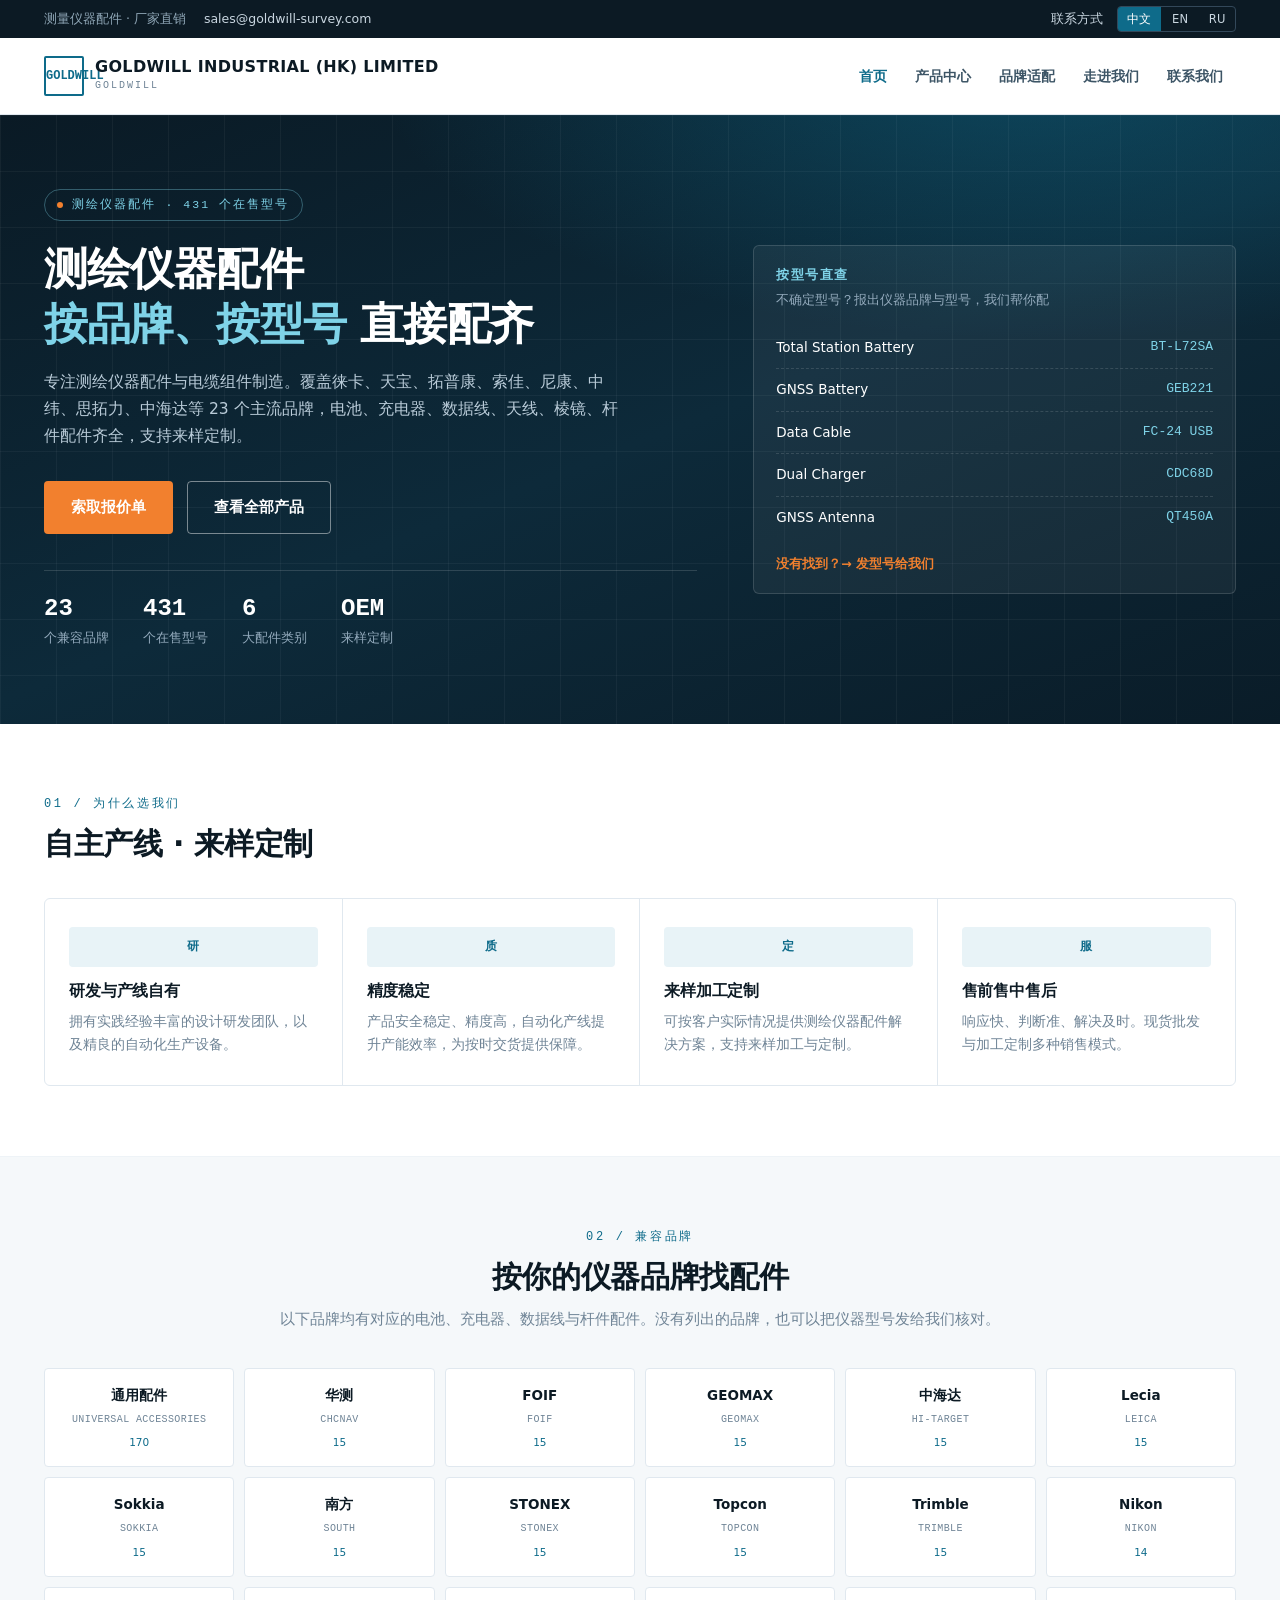
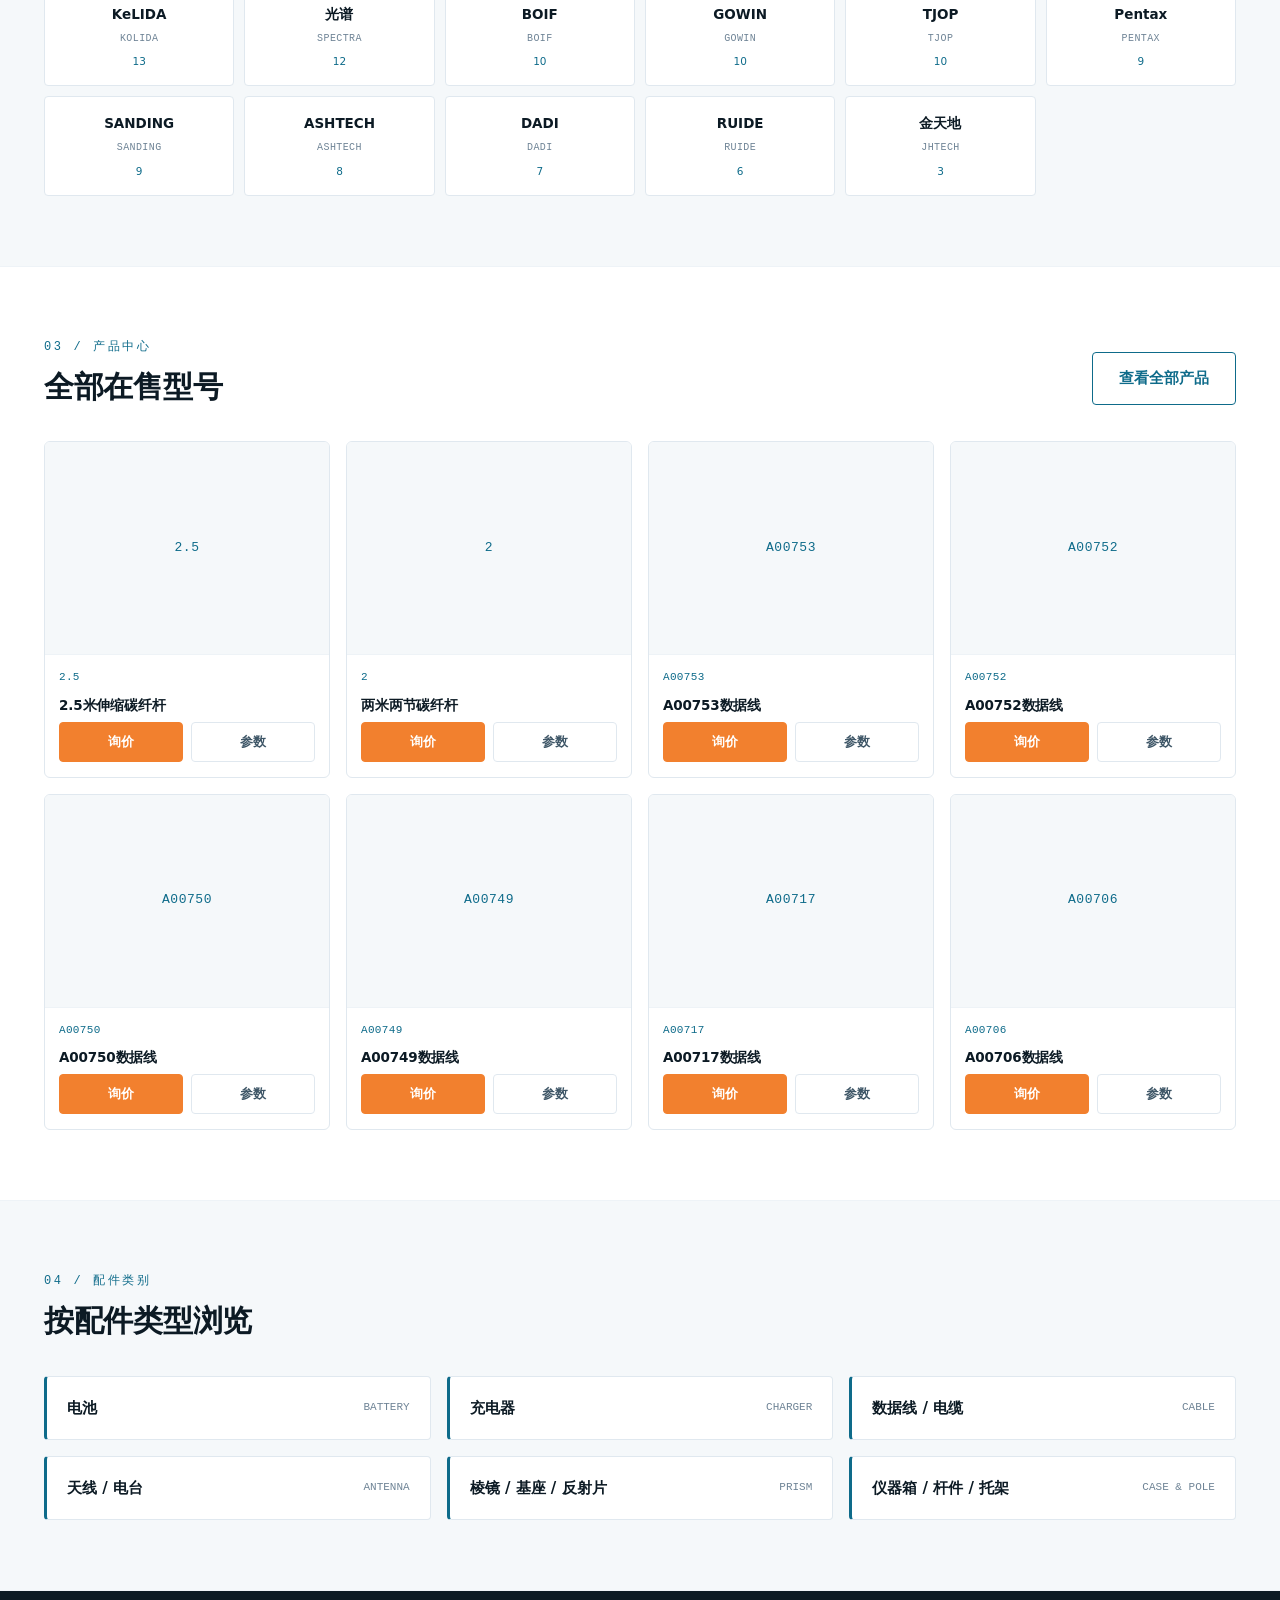
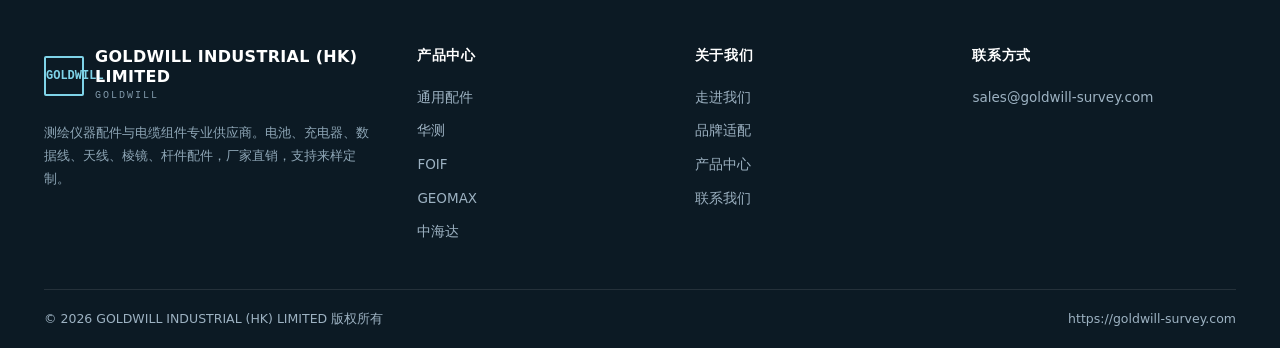
==== index.html @ 1f7d1b42 "Upload root site files (index, products, brands, about, contact, sitemap, robots)" ====
<!DOCTYPE html><html lang="zh-CN" dir="ltr"><head><meta charset="UTF-8"><meta name="viewport" content="width=device-width,initial-scale=1"><title>测量仪器配件制造商 — 全站仪电池·充电器·数据线·棱镜</title><meta name="description" content="专注测绘仪器配件与电缆组件：覆盖徕卡、天宝、拓普康、索佳、尼康、中纬等 23 个品牌的电池、充电器、数据线、天线、棱镜与杆件配件。支持来样定制。"><link rel="alternate" hreflang="zh-CN" href="https://goldwill-survey.com/index.html"><link rel="alternate" hreflang="en" href="https://goldwill-survey.com/en/index.html"><link rel="alternate" hreflang="ru" href="https://goldwill-survey.com/ru/index.html"><link rel="canonical" href="https://goldwill-survey.com/index.html"><link rel="stylesheet" href="assets/css/style.css"><meta property="og:type" content="website"><meta property="og:title" content="测量仪器配件制造商 — 全站仪电池·充电器·数据线·棱镜"><meta property="og:description" content="专注测绘仪器配件与电缆组件：覆盖徕卡、天宝、拓普康、索佳、尼康、中纬等 23 个品牌的电池、充电器、数据线、天线、棱镜与杆件配件。支持来样定制。"></head><body><div class="topbar"><div class="wrap"><div class="tb-l"><span class="tag">测量仪器配件 · 厂家直销</span><span>sales@goldwill-survey.com</span></div><div class="tb-r"><span>联系方式</span><span class="lang"><a href="index.html" class="on">中文</a><a href="en/index.html">EN</a><a href="ru/index.html">RU</a></span></div></div></div><header class="head"><div class="wrap"><a class="logo" href="index.html"><span class="mark">GOLDWILL</span><span class="txt"><b>GOLDWILL INDUSTRIAL (HK) LIMITED</b><span>GOLDWILL</span></span></a><nav class="nav" id="nav"><a href="index.html" class="on">首页</a><a href="products.html">产品中心</a><a href="brands.html">品牌适配</a><a href="about.html">走进我们</a><a href="contact.html">联系我们</a></nav><button class="burger" id="burger" aria-label="menu">&#9776;</button></div></header><section class="hero"><div class="wrap"><div><span class="eyebrow"><i></i>测绘仪器配件 · 431 个在售型号</span><h1>测绘仪器配件<br><em>按品牌、按型号</em> 直接配齐</h1><p class="lead">专注测绘仪器配件与电缆组件制造。覆盖徕卡、天宝、拓普康、索佳、尼康、中纬、思拓力、中海达等 23 个主流品牌，电池、充电器、数据线、天线、棱镜、杆件配件齐全，支持来样定制。</p><div class="cta"><a class="btn btn-p" href="contact.html">索取报价单</a><a class="btn btn-s" href="products.html">查看全部产品</a></div><div class="nums"><div><b>23</b><span>个兼容品牌</span></div><div><b>431</b><span>个在售型号</span></div><div><b>6</b><span>大配件类别</span></div><div><b>OEM</b><span>来样定制</span></div></div></div><aside class="spec-card"><h3>按型号直查</h3><p class="sub">不确定型号？报出仪器品牌与型号，我们帮你配</p><ul><li><span>Total Station Battery</span><code>BT-L72SA</code></li><li><span>GNSS Battery</span><code>GEB221</code></li><li><span>Data Cable</span><code>FC-24 USB</code></li><li><span>Dual Charger</span><code>CDC68D</code></li><li><span>GNSS Antenna</span><code>QT450A</code></li></ul><a class="more" href="contact.html">没有找到？→ 发型号给我们</a></aside></div></section><section class="sec"><div class="wrap"><div class="sec-head"><span class="no">01 / 为什么选我们</span><h2>自主产线 · 来样定制</h2></div><div class="adv"><div><div class="ic">研</div><h3>研发与产线自有</h3><p>拥有实践经验丰富的设计研发团队，以及精良的自动化生产设备。</p></div><div><div class="ic">质</div><h3>精度稳定</h3><p>产品安全稳定、精度高，自动化产线提升产能效率，为按时交货提供保障。</p></div><div><div class="ic">定</div><h3>来样加工定制</h3><p>可按客户实际情况提供测绘仪器配件解决方案，支持来样加工与定制。</p></div><div><div class="ic">服</div><h3>售前售中售后</h3><p>响应快、判断准、解决及时。现货批发与加工定制多种销售模式。</p></div></div></div></section><section class="sec soft"><div class="wrap"><div class="sec-head center"><span class="no">02 / 兼容品牌</span><h2>按你的仪器品牌找配件</h2><p>以下品牌均有对应的电池、充电器、数据线与杆件配件。没有列出的品牌，也可以把仪器型号发给我们核对。</p></div><div class="brands"><a href="brands.html#universal-accessories"><b>通用配件</b><span>UNIVERSAL ACCESSORIES</span><em>170</em></a><a href="brands.html#chcnav"><b>华测</b><span>CHCNAV</span><em>15</em></a><a href="brands.html#foif"><b>FOIF</b><span>FOIF</span><em>15</em></a><a href="brands.html#geomax"><b>GEOMAX</b><span>GEOMAX</span><em>15</em></a><a href="brands.html#hi-target"><b>中海达</b><span>HI-TARGET</span><em>15</em></a><a href="brands.html#leica"><b>Lecia</b><span>LEICA</span><em>15</em></a><a href="brands.html#sokkia"><b>Sokkia</b><span>SOKKIA</span><em>15</em></a><a href="brands.html#south"><b>南方</b><span>SOUTH</span><em>15</em></a><a href="brands.html#stonex"><b>STONEX</b><span>STONEX</span><em>15</em></a><a href="brands.html#topcon"><b>Topcon</b><span>TOPCON</span><em>15</em></a><a href="brands.html#trimble"><b>Trimble</b><span>TRIMBLE</span><em>15</em></a><a href="brands.html#nikon"><b>Nikon</b><span>NIKON</span><em>14</em></a><a href="brands.html#kolida"><b>KeLIDA</b><span>KOLIDA</span><em>13</em></a><a href="brands.html#spectra"><b>光谱</b><span>SPECTRA</span><em>12</em></a><a href="brands.html#boif"><b>BOIF</b><span>BOIF</span><em>10</em></a><a href="brands.html#gowin"><b>GOWIN</b><span>GOWIN</span><em>10</em></a><a href="brands.html#tjop"><b>TJOP</b><span>TJOP</span><em>10</em></a><a href="brands.html#pentax"><b>Pentax</b><span>PENTAX</span><em>9</em></a><a href="brands.html#sanding"><b>SANDING</b><span>SANDING</span><em>9</em></a><a href="brands.html#ashtech"><b>ASHTECH</b><span>ASHTECH</span><em>8</em></a><a href="brands.html#dadi"><b>DADI</b><span>DADI</span><em>7</em></a><a href="brands.html#ruide"><b>RUIDE</b><span>RUIDE</span><em>6</em></a><a href="brands.html#jhtech"><b>金天地</b><span>JHTECH</span><em>3</em></a></div></div></section><section class="sec"><div class="wrap"><div class="sec-head row"><div><span class="no">03 / 产品中心</span><h2>全部在售型号</h2></div><a class="btn btn-o" href="products.html">查看全部产品</a></div><div class="pgrid"><article class="pcard" data-b="universal-accessories" data-k="2.5米伸缩碳纤杆 2.5米伸缩碳纤杆 2.5"><div class="ph"><span class="ph-t">2.5</span></div><div class="bd"><span class="mdl">2.5</span><h4>2.5米伸缩碳纤杆</h4><div class="act"><a class="pri" href="contact.html">询价</a><a href="contact.html">参数</a></div></div></article><article class="pcard" data-b="universal-accessories" data-k="两米两节碳纤杆 2.5米伸缩碳纤杆 2"><div class="ph"><span class="ph-t">2</span></div><div class="bd"><span class="mdl">2</span><h4>两米两节碳纤杆</h4><div class="act"><a class="pri" href="contact.html">询价</a><a href="contact.html">参数</a></div></div></article><article class="pcard" data-b="universal-accessories" data-k="a00753数据线 gps数据线 a00753"><div class="ph"><span class="ph-t">A00753</span></div><div class="bd"><span class="mdl">A00753</span><h4>A00753数据线</h4><div class="act"><a class="pri" href="contact.html">询价</a><a href="contact.html">参数</a></div></div></article><article class="pcard" data-b="universal-accessories" data-k="a00752数据线 gps数据线 a00752"><div class="ph"><span class="ph-t">A00752</span></div><div class="bd"><span class="mdl">A00752</span><h4>A00752数据线</h4><div class="act"><a class="pri" href="contact.html">询价</a><a href="contact.html">参数</a></div></div></article><article class="pcard" data-b="universal-accessories" data-k="a00750数据线 gps数据线 a00750"><div class="ph"><span class="ph-t">A00750</span></div><div class="bd"><span class="mdl">A00750</span><h4>A00750数据线</h4><div class="act"><a class="pri" href="contact.html">询价</a><a href="contact.html">参数</a></div></div></article><article class="pcard" data-b="universal-accessories" data-k="a00749数据线 gps数据线 a00749"><div class="ph"><span class="ph-t">A00749</span></div><div class="bd"><span class="mdl">A00749</span><h4>A00749数据线</h4><div class="act"><a class="pri" href="contact.html">询价</a><a href="contact.html">参数</a></div></div></article><article class="pcard" data-b="universal-accessories" data-k="a00717数据线 gps数据线 a00717"><div class="ph"><span class="ph-t">A00717</span></div><div class="bd"><span class="mdl">A00717</span><h4>A00717数据线</h4><div class="act"><a class="pri" href="contact.html">询价</a><a href="contact.html">参数</a></div></div></article><article class="pcard" data-b="universal-accessories" data-k="a00706数据线 gps数据线 a00706"><div class="ph"><span class="ph-t">A00706</span></div><div class="bd"><span class="mdl">A00706</span><h4>A00706数据线</h4><div class="act"><a class="pri" href="contact.html">询价</a><a href="contact.html">参数</a></div></div></article></div></div></section><section class="sec soft"><div class="wrap"><div class="sec-head"><span class="no">04 / 配件类别</span><h2>按配件类型浏览</h2></div><div class="cats"><a href="products.html"><b>电池</b><span>BATTERY</span></a><a href="products.html"><b>充电器</b><span>CHARGER</span></a><a href="products.html"><b>数据线 / 电缆</b><span>CABLE</span></a><a href="products.html"><b>天线 / 电台</b><span>ANTENNA</span></a><a href="products.html"><b>棱镜 / 基座 / 反射片</b><span>PRISM</span></a><a href="products.html"><b>仪器箱 / 杆件 / 托架</b><span>CASE &amp; POLE</span></a></div></div></section><footer class="foot"><div class="wrap"><div class="cols"><div><a class="logo" href="index.html"><span class="mark">GOLDWILL</span><span class="txt"><b>GOLDWILL INDUSTRIAL (HK) LIMITED</b><span>GOLDWILL</span></span></a><p class="desc">测绘仪器配件与电缆组件专业供应商。电池、充电器、数据线、天线、棱镜、杆件配件，厂家直销，支持来样定制。</p></div><div><h4>产品中心</h4><ul><li><a href="products.html#universal-accessories">通用配件</a></li><li><a href="products.html#chcnav">华测</a></li><li><a href="products.html#foif">FOIF</a></li><li><a href="products.html#geomax">GEOMAX</a></li><li><a href="products.html#hi-target">中海达</a></li></ul></div><div><h4>关于我们</h4><ul><li><a href="about.html">走进我们</a></li><li><a href="brands.html">品牌适配</a></li><li><a href="products.html">产品中心</a></li><li><a href="contact.html">联系我们</a></li></ul></div><div><h4>联系方式</h4><ul><li>sales@goldwill-survey.com</li></ul></div></div><div class="bottom"><span>&copy; 2026 GOLDWILL INDUSTRIAL (HK) LIMITED&nbsp;版权所有</span><span>https://goldwill-survey.com</span></div></div></footer><script>
(function(){var b=document.getElementById('burger');
if(b)b.addEventListener('click',function(){document.getElementById('nav').classList.toggle('open');});
var q=document.getElementById('q');if(!q)return;
var cards=[].slice.call(document.querySelectorAll('.pcard')),
groups=[].slice.call(document.querySelectorAll('.bgroup')),
btns=[].slice.call(document.querySelectorAll('.chips button')),cur='',
cn=document.querySelector('.toolbar .count'),
tpl=cn?(cn.dataset.tpl||''):'',orig=cn?cn.textContent:'';
function apply(){var v=q.value.trim().toLowerCase(),n=0;
cards.forEach(function(c){var ok=(!cur||c.dataset.b===cur)&&(!v||c.dataset.k.indexOf(v)>-1);
c.classList.toggle('hide',!ok);if(ok)n++;});
groups.forEach(function(g){g.style.display=g.querySelectorAll('.pcard:not(.hide)').length?'':'none';});
if(cn)cn.textContent=(!cur&&!v)?orig:tpl.replace('{n}',n);}
btns.forEach(function(b){b.addEventListener('click',function(){
btns.forEach(function(x){x.classList.remove('on')});b.classList.add('on');
cur=b.dataset.b;apply();});});
q.addEventListener('input',apply);})();
var fm=document.querySelector('form.frm[data-mail]');
if(fm)fm.addEventListener('submit',function(e){
e.preventDefault();
function lab(el){var d=el.parentNode,l=d?d.querySelector('label'):null;
return l?l.textContent.split('*').join('').trim():el.name;}
var lines=[];[].forEach.call(fm.querySelectorAll('input,select,textarea'),function(el){
var v=(el.value||'').trim();if(v)lines.push(lab(el)+': '+v);});
var h=document.querySelector('h1'),sub=(h?h.textContent:'Enquiry')+(lines[0]?' - '+lines[0]:'');
location.href='mailto:'+fm.getAttribute('data-mail')+'?subject='+encodeURIComponent(sub)+
'&body='+encodeURIComponent(lines.join('\n'));});
</script></body></html>
---- assets/css/style.css ----
/* rebuilt site - hand-written, no framework, no external requests */
:root{--ink:#0c1a24;--ink2:#3d5566;--muted:#6f8496;--line:#e0e8ef;--line2:#eef3f7;
--bg:#fff;--soft:#f5f8fa;--brand:#0e6b8a;--branddk:#0a5069;--brandlt:#e8f3f7;
--accent:#f2802e;--accentdk:#d96a1c;
--sans:"PingFang SC","Microsoft YaHei","Hiragino Sans GB","Source Han Sans SC",system-ui,-apple-system,"Segoe UI",Roboto,sans-serif;
--mono:ui-monospace,"SFMono-Regular",Menlo,Consolas,"Courier New",monospace;--wrap:1240px;--r:4px}
*,*::before,*::after{box-sizing:border-box}
html{-webkit-text-size-adjust:100%;scroll-behavior:smooth}
body{margin:0;background:var(--bg);color:var(--ink);font-family:var(--sans);
font-size:15px;line-height:1.75;-webkit-font-smoothing:antialiased}
img{max-width:100%;height:auto;display:block}
a{color:inherit;text-decoration:none}
h1,h2,h3,h4{margin:0;line-height:1.25;font-weight:800;letter-spacing:-.01em}
p{margin:0}ul{margin:0;padding:0;list-style:none}
.wrap{width:100%;max-width:var(--wrap);margin:0 auto;padding:0 24px}
.skip{position:absolute;left:-9999px}
.topbar{background:var(--ink);color:#c9d6e0;font-size:12.5px}
.topbar .wrap{display:flex;align-items:center;justify-content:space-between;gap:16px;
min-height:38px;flex-wrap:wrap}
.topbar a:hover{color:#fff}
.tb-l{display:flex;align-items:center;gap:18px;flex-wrap:wrap}
.tb-r{display:flex;align-items:center;gap:14px}
.topbar .tag{color:#8fa6b6}
.lang{display:flex;gap:2px;border:1px solid #33485a;border-radius:var(--r);overflow:hidden}
.lang a{padding:2px 9px;font-size:11.5px;letter-spacing:.04em}
.lang a.on{background:var(--brand);color:#fff}
.head{background:#fff;border-bottom:1px solid var(--line);position:sticky;top:0;z-index:50}
.head .wrap{display:flex;align-items:center;justify-content:space-between;gap:24px;min-height:76px}
.logo{display:flex;align-items:center;gap:11px;flex-shrink:0}
.logo .mark{width:40px;height:40px;border:2px solid var(--brand);border-radius:2px;
display:grid;place-items:center;color:var(--brand);font-weight:800;font-size:12px;
font-family:var(--mono);text-align:center;line-height:1.05}
.logo .txt b{display:block;font-size:16px;letter-spacing:.02em;line-height:1.25}
.logo .txt span{display:block;font-size:10px;color:var(--muted);
letter-spacing:.2em;font-family:var(--mono);text-transform:uppercase}
.nav{display:flex;align-items:center;gap:2px;flex-wrap:wrap}
.nav a{padding:8px 13px;font-size:14px;font-weight:600;color:var(--ink2);border-radius:var(--r)}
.nav a:hover{color:var(--brand);background:var(--brandlt)}
.nav a.on{color:var(--brand)}
.burger{display:none;width:42px;height:42px;border:1px solid var(--line);background:#fff;
border-radius:var(--r);cursor:pointer;font-size:18px;color:var(--ink)}
.btn{display:inline-flex;align-items:center;justify-content:center;gap:8px;padding:13px 26px;
border-radius:var(--r);font-weight:700;font-size:14.5px;border:1px solid transparent;
cursor:pointer;transition:.18s;white-space:nowrap}
.btn-p{background:var(--accent);color:#fff}.btn-p:hover{background:var(--accentdk)}
.btn-s{background:transparent;color:#fff;border-color:rgba(255,255,255,.45)}
.btn-s:hover{border-color:#fff;background:rgba(255,255,255,.1)}
.btn-o{background:transparent;color:var(--brand);border-color:var(--brand)}
.btn-o:hover{background:var(--brand);color:#fff}
.hero{position:relative;background:
radial-gradient(1100px 460px at 82% -10%,rgba(14,107,138,.5),transparent 62%),
linear-gradient(158deg,#0a1a25 0%,#0d2a3a 52%,#0a1c28 100%);color:#fff;overflow:hidden}
.hero::after{content:"";position:absolute;inset:0;
background-image:linear-gradient(rgba(255,255,255,.045) 1px,transparent 1px),
linear-gradient(90deg,rgba(255,255,255,.045) 1px,transparent 1px);
background-size:56px 56px}
.hero .wrap{position:relative;z-index:2;padding-top:74px;padding-bottom:74px;
display:grid;grid-template-columns:1.15fr .85fr;gap:56px;align-items:center}
.eyebrow{display:inline-flex;align-items:center;gap:9px;font-family:var(--mono);font-size:11.5px;
letter-spacing:.18em;text-transform:uppercase;color:#7fd3e8;
border:1px solid rgba(127,211,232,.35);padding:5px 12px;border-radius:100px}
.eyebrow i{width:6px;height:6px;background:var(--accent);border-radius:50%;font-style:normal}
.hero h1{font-size:clamp(27px,3.6vw,44px);margin:20px 0 18px;letter-spacing:-.02em}
.hero h1 em{font-style:normal;color:#7fd3e8}
.hero .lead{color:#b9cbd8;font-size:15.5px;max-width:580px}
.hero .cta{display:flex;gap:14px;margin-top:30px;flex-wrap:wrap}
.hero .nums{display:flex;gap:34px;margin-top:36px;padding-top:24px;
border-top:1px solid rgba(255,255,255,.14);flex-wrap:wrap}
.hero .nums b{display:block;font-size:24px;font-family:var(--mono);color:#fff;line-height:1.2}
.hero .nums span{font-size:12.5px;color:#93aabc}
.spec-card{background:rgba(255,255,255,.05);border:1px solid rgba(255,255,255,.14);
border-radius:6px;padding:22px 22px 18px}
.spec-card h3{font-size:13px;font-family:var(--mono);letter-spacing:.12em;color:#7fd3e8;
text-transform:uppercase;margin-bottom:4px}
.spec-card .sub{font-size:12.5px;color:#93aabc;margin-bottom:16px}
.spec-card ul li{display:flex;justify-content:space-between;gap:12px;padding:9px 0;
border-bottom:1px dashed rgba(255,255,255,.13);font-size:13.5px}
.spec-card ul li:last-child{border-bottom:0}
.spec-card ul li code{font-family:var(--mono);color:#7fd3e8;font-size:13px}
.spec-card .more{display:block;margin-top:14px;font-size:12.5px;color:var(--accent);font-weight:700}
.sec{padding:70px 0}
.sec.soft{background:var(--soft);border-top:1px solid var(--line2);border-bottom:1px solid var(--line2)}
.sec-head{margin-bottom:36px}
.sec-head .no{font-family:var(--mono);font-size:12px;letter-spacing:.22em;color:var(--brand);
text-transform:uppercase;display:block;margin-bottom:10px}
.sec-head h2{font-size:clamp(21px,2.5vw,30px)}
.sec-head p{color:var(--muted);margin-top:11px;max-width:760px;font-size:14.5px}
.sec-head.center{text-align:center}
.sec-head.center p{margin-left:auto;margin-right:auto}
.sec-head.row{display:flex;align-items:flex-end;justify-content:space-between;gap:22px;flex-wrap:wrap}
.adv{display:grid;grid-template-columns:repeat(4,1fr);border:1px solid var(--line);
border-radius:6px;overflow:hidden;background:#fff}
.adv>div{padding:28px 24px;border-right:1px solid var(--line)}
.adv>div:last-child{border-right:0}
.adv .ic{min-width:40px;height:40px;padding:0 6px;border-radius:var(--r);background:var(--brandlt);
color:var(--brand);display:grid;place-items:center;font-family:var(--mono);font-weight:800;
font-size:12px;margin-bottom:15px}
.adv h3{font-size:15.5px;margin-bottom:8px}
.adv p{color:var(--muted);font-size:13.5px}
.brands{display:grid;grid-template-columns:repeat(6,1fr);gap:10px}
.brands a{border:1px solid var(--line);border-radius:var(--r);padding:15px 10px;text-align:center;
background:#fff;transition:.16s}
.brands a:hover{border-color:var(--brand);background:var(--brandlt);transform:translateY(-2px)}
.brands b{display:block;font-size:13.5px;font-weight:700}
.brands span{display:block;font-family:var(--mono);font-size:10px;color:var(--muted);
letter-spacing:.04em;margin-top:3px}
.brands em{display:block;font-size:10.5px;color:var(--brand);font-style:normal;margin-top:5px}
.cats{display:grid;grid-template-columns:repeat(3,1fr);gap:16px}
.cats a{display:flex;align-items:center;justify-content:space-between;gap:14px;border:1px solid var(--line);
border-left:3px solid var(--brand);border-radius:var(--r);padding:18px 20px;background:#fff;transition:.16s}
.cats a:hover{background:var(--brandlt);border-left-color:var(--accent)}
.cats b{font-size:15px}.cats span{font-family:var(--mono);font-size:11px;color:var(--muted)}
.toolbar{display:flex;gap:12px;flex-wrap:wrap;align-items:center;margin-bottom:22px}
.toolbar input{flex:1;min-width:220px;padding:12px 14px;border:1px solid var(--line);
border-radius:var(--r);font-family:inherit;font-size:14px}
.toolbar input:focus{outline:0;border-color:var(--brand);box-shadow:0 0 0 3px var(--brandlt)}
.toolbar .count{font-family:var(--mono);font-size:12.5px;color:var(--muted)}
.chips{display:flex;gap:8px;flex-wrap:wrap;margin-bottom:26px}
.chips button{padding:7px 14px;border:1px solid var(--line);background:#fff;border-radius:100px;
font-family:inherit;font-size:13px;font-weight:600;color:var(--ink2);cursor:pointer}
.chips button:hover{border-color:var(--brand);color:var(--brand)}
.chips button.on{background:var(--brand);border-color:var(--brand);color:#fff}
.bgroup{margin-bottom:34px;scroll-margin-top:96px}
.bgroup>h3{font-size:16px;display:flex;align-items:center;gap:10px;margin-bottom:14px;
padding-bottom:9px;border-bottom:2px solid var(--line)}
.bgroup>h3 em{font-family:var(--mono);font-size:11.5px;color:var(--muted);font-style:normal;
font-weight:600}
.bgroup>h3 span{margin-left:auto;font-family:var(--mono);font-size:11.5px;color:var(--brand)}
.pgrid{display:grid;grid-template-columns:repeat(4,1fr);gap:16px}
.pcard{border:1px solid var(--line);border-radius:6px;overflow:hidden;background:#fff;
display:flex;flex-direction:column;transition:.18s}
.pcard:hover{border-color:var(--brand);box-shadow:0 10px 26px rgba(12,26,36,.09);transform:translateY(-3px)}
.pcard .ph{aspect-ratio:4/3;background:var(--soft);display:grid;place-items:center;
padding:10px;border-bottom:1px solid var(--line2);position:relative}
.pcard .ph img{max-height:100%;width:auto;object-fit:contain}
.pcard .ph .ph-t{font-family:var(--mono);font-size:13px;color:var(--brand);
letter-spacing:.04em;text-align:center;padding:0 8px;word-break:break-word}
.pcard .ph .ph-i{position:absolute;bottom:6px;right:8px;font-size:9.5px;color:#b6c5d0;
letter-spacing:.08em;text-transform:uppercase}
.pcard .bd{padding:13px 14px 15px;display:flex;flex-direction:column;gap:7px;flex:1}
.pcard .mdl{font-family:var(--mono);font-size:11px;color:var(--brand);letter-spacing:.03em;
word-break:break-all}
.pcard h4{font-size:13.5px;line-height:1.5;font-weight:700}
.pcard .act{margin-top:auto;display:flex;gap:8px}
.pcard .act a{flex:1;text-align:center;font-size:12.5px;padding:8px 0;border-radius:var(--r);
border:1px solid var(--line);color:var(--ink2);font-weight:600}
.pcard .act a.pri{background:var(--accent);border-color:var(--accent);color:#fff}
.pcard .act a:hover{border-color:var(--brand);color:var(--brand)}
.pcard .act a.pri:hover{background:var(--accentdk);color:#fff}
.pcard.hide{display:none}
.about{display:grid;grid-template-columns:1fr 1fr;gap:52px;align-items:start}
.about .txt p{color:var(--ink2);margin-bottom:15px;font-size:14.5px}
.about dl{display:grid;grid-template-columns:auto 1fr;gap:10px 20px;border-top:1px solid var(--line);
padding-top:20px;margin:22px 0 0}
.about dt{font-family:var(--mono);font-size:12px;color:var(--muted);letter-spacing:.06em}
.about dd{margin:0;font-size:14px;font-weight:600}
.facts{display:grid;grid-template-columns:1fr 1fr;gap:14px}
.facts div{border:1px solid var(--line);border-radius:6px;padding:20px 18px;background:#fff}
.facts b{display:block;font-family:var(--mono);font-size:23px;color:var(--brand);line-height:1.2}
.facts span{font-size:13px;color:var(--muted)}
.inq{display:grid;grid-template-columns:1fr 1fr;gap:52px}
.frm{display:grid;gap:14px}
.frm .row2{display:grid;grid-template-columns:1fr 1fr;gap:14px}
.frm label{display:block;font-size:12.5px;font-weight:700;color:var(--ink2);margin-bottom:6px}
.frm input,.frm select,.frm textarea{width:100%;padding:12px 14px;border:1px solid var(--line);
border-radius:var(--r);font-family:inherit;font-size:14px;background:#fff;color:var(--ink)}
.frm input:focus,.frm select:focus,.frm textarea:focus{outline:0;border-color:var(--brand);
box-shadow:0 0 0 3px var(--brandlt)}
.frm .note{font-size:12px;color:var(--muted)}
.contact-list li{display:flex;gap:14px;padding:16px 0;border-bottom:1px solid var(--line)}
.contact-list .k{font-family:var(--mono);font-size:11.5px;color:var(--muted);letter-spacing:.08em;
min-width:92px}
.contact-list .v{font-size:15px;font-weight:600;word-break:break-all}
.pending{color:var(--accent);font-weight:700}
.foot{background:var(--ink);color:#9db2c2;padding:56px 0 0;font-size:13.5px}
.foot .cols{display:grid;grid-template-columns:1.4fr 1fr 1fr 1.1fr;gap:38px;padding-bottom:40px}
.foot h4{color:#fff;font-size:14px;margin-bottom:16px;letter-spacing:.04em}
.foot li{padding:5px 0}.foot a:hover{color:#fff}
.foot .logo .mark{border-color:#7fd3e8;color:#7fd3e8}
.foot .logo .txt b{color:#fff}.foot .logo .txt span{color:#7f97a8}
.foot .desc{margin-top:16px;line-height:1.8;color:#8ea6b6;font-size:13px}
.foot .bottom{border-top:1px solid rgba(255,255,255,.1);padding:18px 0;display:flex;
justify-content:space-between;gap:16px;flex-wrap:wrap;font-size:12.5px}
.page-hd{background:linear-gradient(158deg,#0a1a25,#0d2a3a);color:#fff;padding:44px 0 40px}
.page-hd .crumbs{font-family:var(--mono);font-size:11.5px;letter-spacing:.1em;color:#8fb2c4;
margin-bottom:12px}
.page-hd h1{font-size:clamp(22px,3vw,32px)}
.page-hd p{color:#b9cbd8;margin-top:10px;max-width:760px;font-size:14.5px}
@media (max-width:1080px){
.hero .wrap{grid-template-columns:1fr;gap:36px;padding-top:54px;padding-bottom:54px}
.adv{grid-template-columns:1fr 1fr}
.adv>div:nth-child(2){border-right:0}
.adv>div:nth-child(1),.adv>div:nth-child(2){border-bottom:1px solid var(--line)}
.pgrid{grid-template-columns:repeat(3,1fr)}.brands{grid-template-columns:repeat(4,1fr)}
.foot .cols{grid-template-columns:1fr 1fr}}
@media (max-width:820px){
.nav{display:none}
.nav.open{display:flex;position:absolute;left:0;right:0;top:100%;background:#fff;
border-bottom:1px solid var(--line);padding:12px 24px 18px;flex-direction:column;
align-items:stretch;box-shadow:0 14px 28px rgba(12,26,36,.1)}
.burger{display:block}.head{position:relative}
.about,.inq{grid-template-columns:1fr;gap:32px}
.pgrid{grid-template-columns:repeat(2,1fr)}.cats{grid-template-columns:1fr}.sec{padding:50px 0}}
@media (max-width:520px){
.adv{grid-template-columns:1fr}.adv>div{border-right:0;border-bottom:1px solid var(--line)}
.brands{grid-template-columns:repeat(2,1fr)}.pgrid{grid-template-columns:1fr}
.facts{grid-template-columns:1fr}.frm .row2{grid-template-columns:1fr}
.topbar .tag{display:none}}
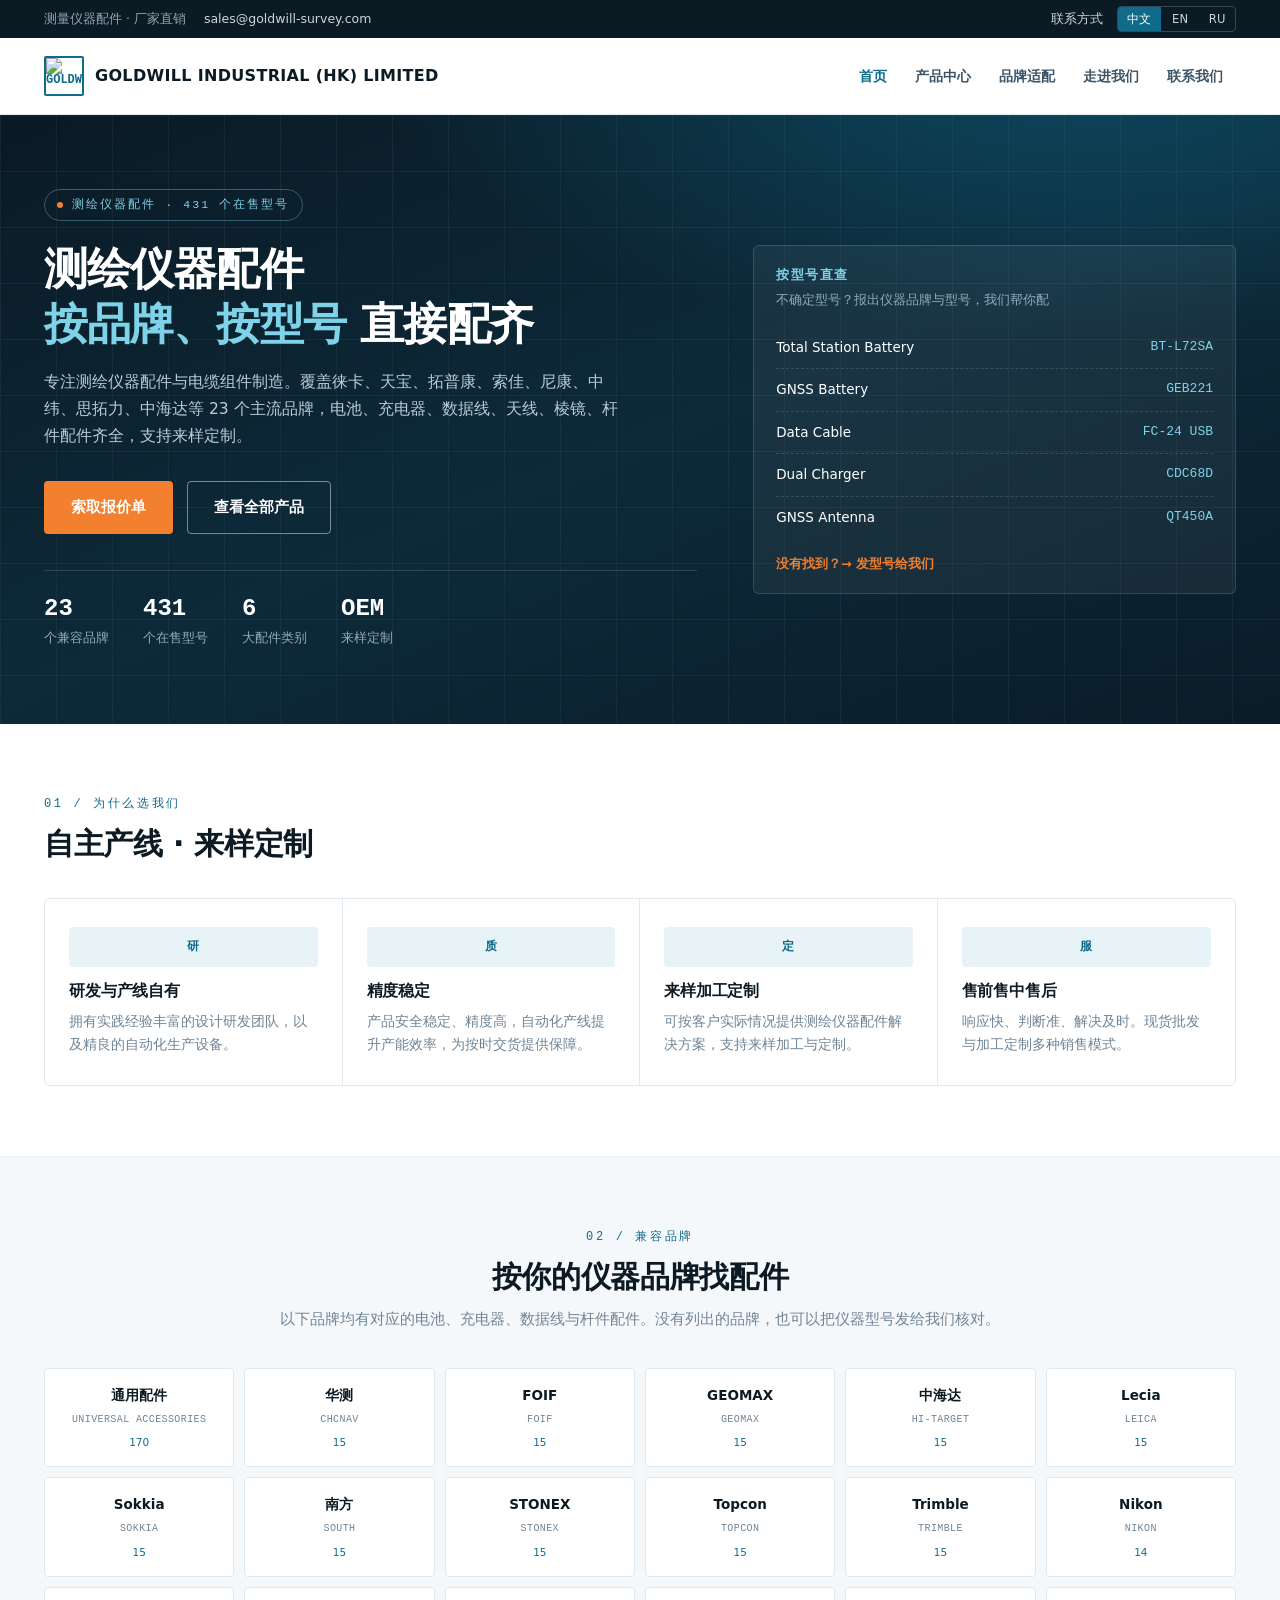
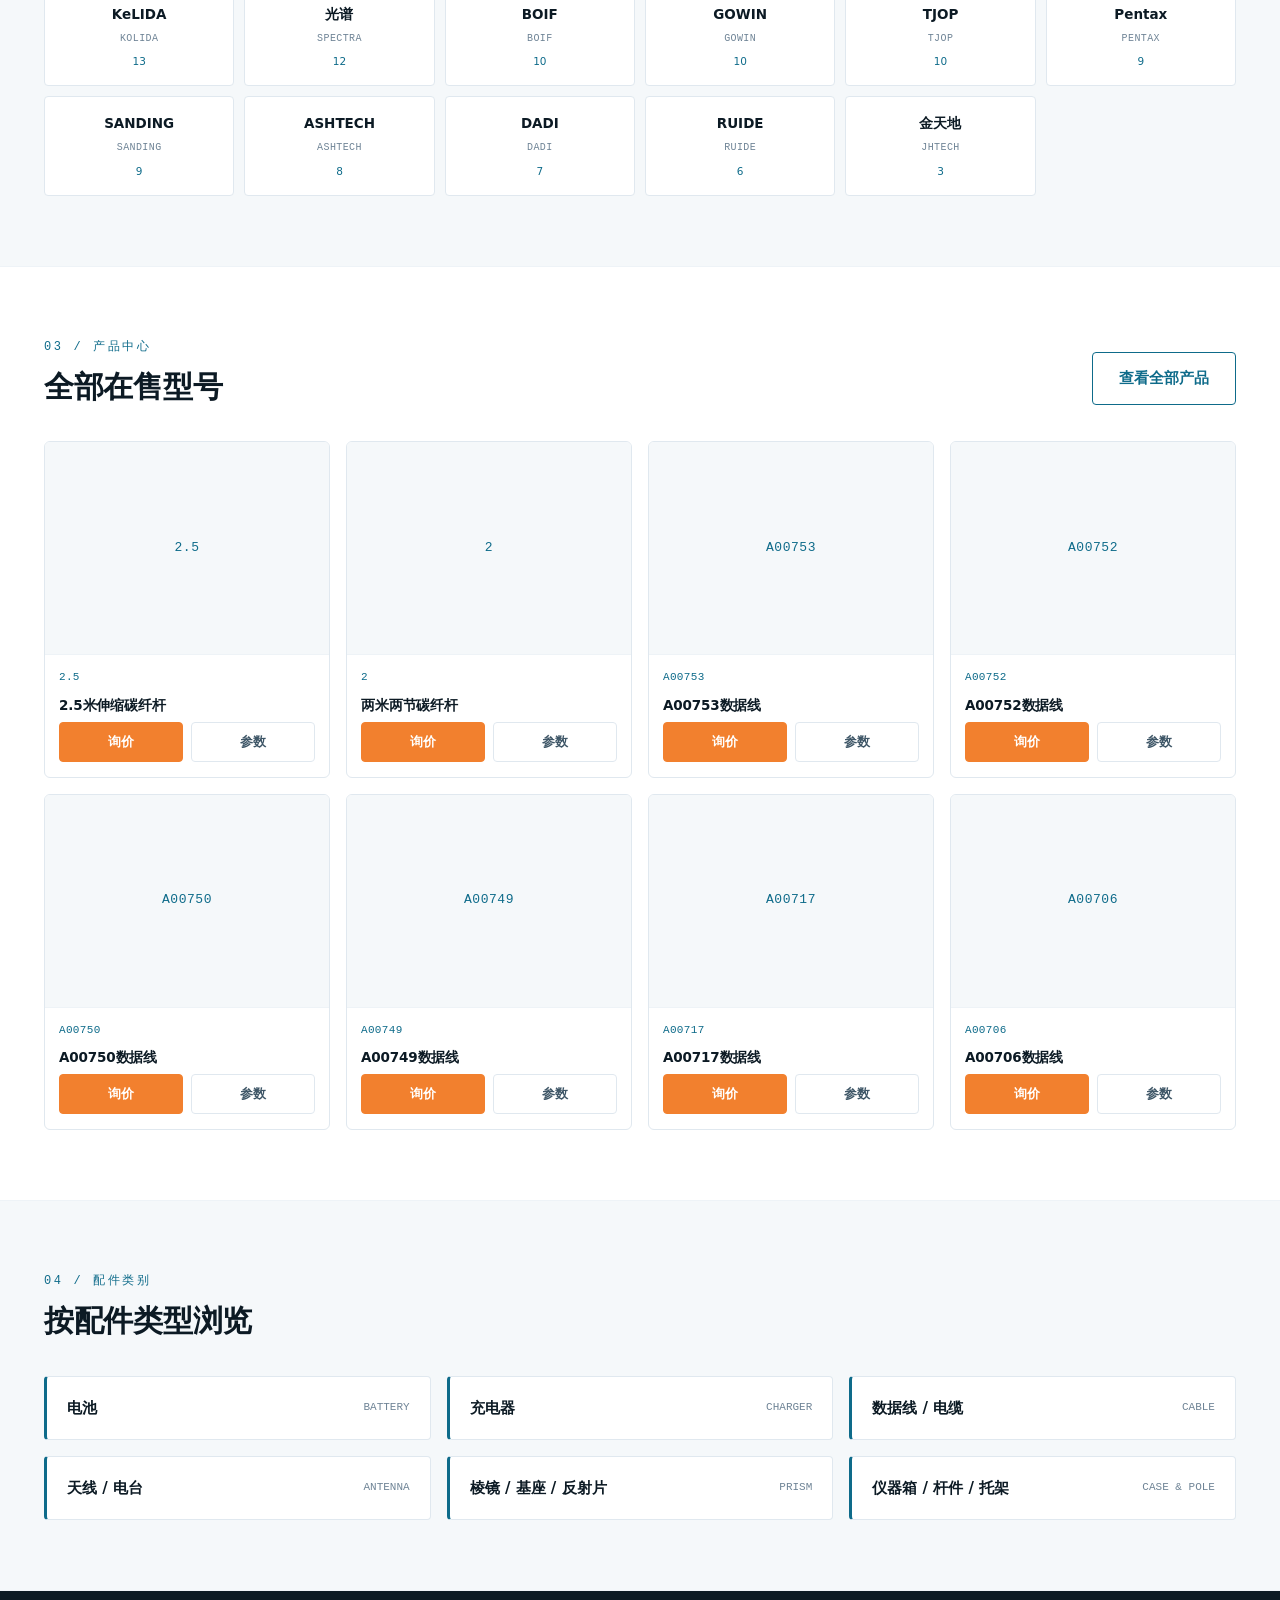
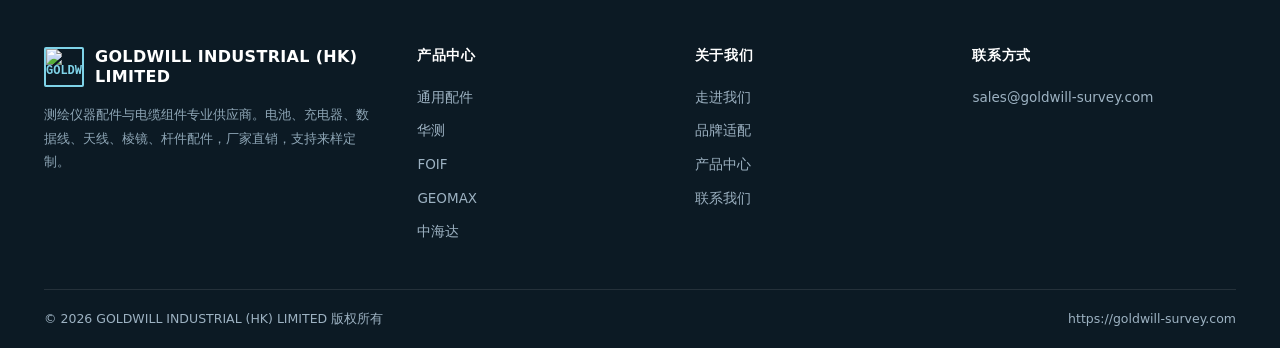
==== commit 249224f9: "Upload root site files (index, products, brands, about, contact, sitemap, robots)" ====
--- a/index.html
+++ b/index.html
@@ -1,4 +1,4 @@
-<!DOCTYPE html><html lang="zh-CN" dir="ltr"><head><meta charset="UTF-8"><meta name="viewport" content="width=device-width,initial-scale=1"><title>测量仪器配件制造商 — 全站仪电池·充电器·数据线·棱镜</title><meta name="description" content="专注测绘仪器配件与电缆组件：覆盖徕卡、天宝、拓普康、索佳、尼康、中纬等 23 个品牌的电池、充电器、数据线、天线、棱镜与杆件配件。支持来样定制。"><link rel="alternate" hreflang="zh-CN" href="https://goldwill-survey.com/index.html"><link rel="alternate" hreflang="en" href="https://goldwill-survey.com/en/index.html"><link rel="alternate" hreflang="ru" href="https://goldwill-survey.com/ru/index.html"><link rel="canonical" href="https://goldwill-survey.com/index.html"><link rel="stylesheet" href="assets/css/style.css"><meta property="og:type" content="website"><meta property="og:title" content="测量仪器配件制造商 — 全站仪电池·充电器·数据线·棱镜"><meta property="og:description" content="专注测绘仪器配件与电缆组件：覆盖徕卡、天宝、拓普康、索佳、尼康、中纬等 23 个品牌的电池、充电器、数据线、天线、棱镜与杆件配件。支持来样定制。"></head><body><div class="topbar"><div class="wrap"><div class="tb-l"><span class="tag">测量仪器配件 · 厂家直销</span><span>sales@goldwill-survey.com</span></div><div class="tb-r"><span>联系方式</span><span class="lang"><a href="index.html" class="on">中文</a><a href="en/index.html">EN</a><a href="ru/index.html">RU</a></span></div></div></div><header class="head"><div class="wrap"><a class="logo" href="index.html"><span class="mark">GOLDWILL</span><span class="txt"><b>GOLDWILL INDUSTRIAL (HK) LIMITED</b><span>GOLDWILL</span></span></a><nav class="nav" id="nav"><a href="index.html" class="on">首页</a><a href="products.html">产品中心</a><a href="brands.html">品牌适配</a><a href="about.html">走进我们</a><a href="contact.html">联系我们</a></nav><button class="burger" id="burger" aria-label="menu">&#9776;</button></div></header><section class="hero"><div class="wrap"><div><span class="eyebrow"><i></i>测绘仪器配件 · 431 个在售型号</span><h1>测绘仪器配件<br><em>按品牌、按型号</em> 直接配齐</h1><p class="lead">专注测绘仪器配件与电缆组件制造。覆盖徕卡、天宝、拓普康、索佳、尼康、中纬、思拓力、中海达等 23 个主流品牌，电池、充电器、数据线、天线、棱镜、杆件配件齐全，支持来样定制。</p><div class="cta"><a class="btn btn-p" href="contact.html">索取报价单</a><a class="btn btn-s" href="products.html">查看全部产品</a></div><div class="nums"><div><b>23</b><span>个兼容品牌</span></div><div><b>431</b><span>个在售型号</span></div><div><b>6</b><span>大配件类别</span></div><div><b>OEM</b><span>来样定制</span></div></div></div><aside class="spec-card"><h3>按型号直查</h3><p class="sub">不确定型号？报出仪器品牌与型号，我们帮你配</p><ul><li><span>Total Station Battery</span><code>BT-L72SA</code></li><li><span>GNSS Battery</span><code>GEB221</code></li><li><span>Data Cable</span><code>FC-24 USB</code></li><li><span>Dual Charger</span><code>CDC68D</code></li><li><span>GNSS Antenna</span><code>QT450A</code></li></ul><a class="more" href="contact.html">没有找到？→ 发型号给我们</a></aside></div></section><section class="sec"><div class="wrap"><div class="sec-head"><span class="no">01 / 为什么选我们</span><h2>自主产线 · 来样定制</h2></div><div class="adv"><div><div class="ic">研</div><h3>研发与产线自有</h3><p>拥有实践经验丰富的设计研发团队，以及精良的自动化生产设备。</p></div><div><div class="ic">质</div><h3>精度稳定</h3><p>产品安全稳定、精度高，自动化产线提升产能效率，为按时交货提供保障。</p></div><div><div class="ic">定</div><h3>来样加工定制</h3><p>可按客户实际情况提供测绘仪器配件解决方案，支持来样加工与定制。</p></div><div><div class="ic">服</div><h3>售前售中售后</h3><p>响应快、判断准、解决及时。现货批发与加工定制多种销售模式。</p></div></div></div></section><section class="sec soft"><div class="wrap"><div class="sec-head center"><span class="no">02 / 兼容品牌</span><h2>按你的仪器品牌找配件</h2><p>以下品牌均有对应的电池、充电器、数据线与杆件配件。没有列出的品牌，也可以把仪器型号发给我们核对。</p></div><div class="brands"><a href="brands.html#universal-accessories"><b>通用配件</b><span>UNIVERSAL ACCESSORIES</span><em>170</em></a><a href="brands.html#chcnav"><b>华测</b><span>CHCNAV</span><em>15</em></a><a href="brands.html#foif"><b>FOIF</b><span>FOIF</span><em>15</em></a><a href="brands.html#geomax"><b>GEOMAX</b><span>GEOMAX</span><em>15</em></a><a href="brands.html#hi-target"><b>中海达</b><span>HI-TARGET</span><em>15</em></a><a href="brands.html#leica"><b>Lecia</b><span>LEICA</span><em>15</em></a><a href="brands.html#sokkia"><b>Sokkia</b><span>SOKKIA</span><em>15</em></a><a href="brands.html#south"><b>南方</b><span>SOUTH</span><em>15</em></a><a href="brands.html#stonex"><b>STONEX</b><span>STONEX</span><em>15</em></a><a href="brands.html#topcon"><b>Topcon</b><span>TOPCON</span><em>15</em></a><a href="brands.html#trimble"><b>Trimble</b><span>TRIMBLE</span><em>15</em></a><a href="brands.html#nikon"><b>Nikon</b><span>NIKON</span><em>14</em></a><a href="brands.html#kolida"><b>KeLIDA</b><span>KOLIDA</span><em>13</em></a><a href="brands.html#spectra"><b>光谱</b><span>SPECTRA</span><em>12</em></a><a href="brands.html#boif"><b>BOIF</b><span>BOIF</span><em>10</em></a><a href="brands.html#gowin"><b>GOWIN</b><span>GOWIN</span><em>10</em></a><a href="brands.html#tjop"><b>TJOP</b><span>TJOP</span><em>10</em></a><a href="brands.html#pentax"><b>Pentax</b><span>PENTAX</span><em>9</em></a><a href="brands.html#sanding"><b>SANDING</b><span>SANDING</span><em>9</em></a><a href="brands.html#ashtech"><b>ASHTECH</b><span>ASHTECH</span><em>8</em></a><a href="brands.html#dadi"><b>DADI</b><span>DADI</span><em>7</em></a><a href="brands.html#ruide"><b>RUIDE</b><span>RUIDE</span><em>6</em></a><a href="brands.html#jhtech"><b>金天地</b><span>JHTECH</span><em>3</em></a></div></div></section><section class="sec"><div class="wrap"><div class="sec-head row"><div><span class="no">03 / 产品中心</span><h2>全部在售型号</h2></div><a class="btn btn-o" href="products.html">查看全部产品</a></div><div class="pgrid"><article class="pcard" data-b="universal-accessories" data-k="2.5米伸缩碳纤杆 2.5米伸缩碳纤杆 2.5"><div class="ph"><span class="ph-t">2.5</span></div><div class="bd"><span class="mdl">2.5</span><h4>2.5米伸缩碳纤杆</h4><div class="act"><a class="pri" href="contact.html">询价</a><a href="contact.html">参数</a></div></div></article><article class="pcard" data-b="universal-accessories" data-k="两米两节碳纤杆 2.5米伸缩碳纤杆 2"><div class="ph"><span class="ph-t">2</span></div><div class="bd"><span class="mdl">2</span><h4>两米两节碳纤杆</h4><div class="act"><a class="pri" href="contact.html">询价</a><a href="contact.html">参数</a></div></div></article><article class="pcard" data-b="universal-accessories" data-k="a00753数据线 gps数据线 a00753"><div class="ph"><span class="ph-t">A00753</span></div><div class="bd"><span class="mdl">A00753</span><h4>A00753数据线</h4><div class="act"><a class="pri" href="contact.html">询价</a><a href="contact.html">参数</a></div></div></article><article class="pcard" data-b="universal-accessories" data-k="a00752数据线 gps数据线 a00752"><div class="ph"><span class="ph-t">A00752</span></div><div class="bd"><span class="mdl">A00752</span><h4>A00752数据线</h4><div class="act"><a class="pri" href="contact.html">询价</a><a href="contact.html">参数</a></div></div></article><article class="pcard" data-b="universal-accessories" data-k="a00750数据线 gps数据线 a00750"><div class="ph"><span class="ph-t">A00750</span></div><div class="bd"><span class="mdl">A00750</span><h4>A00750数据线</h4><div class="act"><a class="pri" href="contact.html">询价</a><a href="contact.html">参数</a></div></div></article><article class="pcard" data-b="universal-accessories" data-k="a00749数据线 gps数据线 a00749"><div class="ph"><span class="ph-t">A00749</span></div><div class="bd"><span class="mdl">A00749</span><h4>A00749数据线</h4><div class="act"><a class="pri" href="contact.html">询价</a><a href="contact.html">参数</a></div></div></article><article class="pcard" data-b="universal-accessories" data-k="a00717数据线 gps数据线 a00717"><div class="ph"><span class="ph-t">A00717</span></div><div class="bd"><span class="mdl">A00717</span><h4>A00717数据线</h4><div class="act"><a class="pri" href="contact.html">询价</a><a href="contact.html">参数</a></div></div></article><article class="pcard" data-b="universal-accessories" data-k="a00706数据线 gps数据线 a00706"><div class="ph"><span class="ph-t">A00706</span></div><div class="bd"><span class="mdl">A00706</span><h4>A00706数据线</h4><div class="act"><a class="pri" href="contact.html">询价</a><a href="contact.html">参数</a></div></div></article></div></div></section><section class="sec soft"><div class="wrap"><div class="sec-head"><span class="no">04 / 配件类别</span><h2>按配件类型浏览</h2></div><div class="cats"><a href="products.html"><b>电池</b><span>BATTERY</span></a><a href="products.html"><b>充电器</b><span>CHARGER</span></a><a href="products.html"><b>数据线 / 电缆</b><span>CABLE</span></a><a href="products.html"><b>天线 / 电台</b><span>ANTENNA</span></a><a href="products.html"><b>棱镜 / 基座 / 反射片</b><span>PRISM</span></a><a href="products.html"><b>仪器箱 / 杆件 / 托架</b><span>CASE &amp; POLE</span></a></div></div></section><footer class="foot"><div class="wrap"><div class="cols"><div><a class="logo" href="index.html"><span class="mark">GOLDWILL</span><span class="txt"><b>GOLDWILL INDUSTRIAL (HK) LIMITED</b><span>GOLDWILL</span></span></a><p class="desc">测绘仪器配件与电缆组件专业供应商。电池、充电器、数据线、天线、棱镜、杆件配件，厂家直销，支持来样定制。</p></div><div><h4>产品中心</h4><ul><li><a href="products.html#universal-accessories">通用配件</a></li><li><a href="products.html#chcnav">华测</a></li><li><a href="products.html#foif">FOIF</a></li><li><a href="products.html#geomax">GEOMAX</a></li><li><a href="products.html#hi-target">中海达</a></li></ul></div><div><h4>关于我们</h4><ul><li><a href="about.html">走进我们</a></li><li><a href="brands.html">品牌适配</a></li><li><a href="products.html">产品中心</a></li><li><a href="contact.html">联系我们</a></li></ul></div><div><h4>联系方式</h4><ul><li>sales@goldwill-survey.com</li></ul></div></div><div class="bottom"><span>&copy; 2026 GOLDWILL INDUSTRIAL (HK) LIMITED&nbsp;版权所有</span><span>https://goldwill-survey.com</span></div></div></footer><script>
+<!DOCTYPE html><html lang="zh-CN" dir="ltr"><head><meta charset="UTF-8"><meta name="viewport" content="width=device-width,initial-scale=1"><title>测量仪器配件制造商 — 全站仪电池·充电器·数据线·棱镜</title><meta name="description" content="专注测绘仪器配件与电缆组件：覆盖徕卡、天宝、拓普康、索佳、尼康、中纬等 23 个品牌的电池、充电器、数据线、天线、棱镜与杆件配件。支持来样定制。"><link rel="alternate" hreflang="zh-CN" href="https://goldwill-survey.com/index.html"><link rel="alternate" hreflang="en" href="https://goldwill-survey.com/en/index.html"><link rel="alternate" hreflang="ru" href="https://goldwill-survey.com/ru/index.html"><link rel="canonical" href="https://goldwill-survey.com/index.html"><link rel="stylesheet" href="assets/css/style.css"><meta property="og:type" content="website"><meta property="og:title" content="测量仪器配件制造商 — 全站仪电池·充电器·数据线·棱镜"><meta property="og:description" content="专注测绘仪器配件与电缆组件：覆盖徕卡、天宝、拓普康、索佳、尼康、中纬等 23 个品牌的电池、充电器、数据线、天线、棱镜与杆件配件。支持来样定制。"></head><body><div class="topbar"><div class="wrap"><div class="tb-l"><span class="tag">测量仪器配件 · 厂家直销</span><span>sales@goldwill-survey.com</span></div><div class="tb-r"><span>联系方式</span><span class="lang"><a href="index.html" class="on">中文</a><a href="en/index.html">EN</a><a href="ru/index.html">RU</a></span></div></div></div><header class="head"><div class="wrap"><a class="logo" href="index.html"><img class="mark" src="assets/img/logo-goldwill.svg" alt="GOLDWILL" width="213" height="99"><span class="txt"><b>GOLDWILL INDUSTRIAL (HK) LIMITED</b></span></a><nav class="nav" id="nav"><a href="index.html" class="on">首页</a><a href="products.html">产品中心</a><a href="brands.html">品牌适配</a><a href="about.html">走进我们</a><a href="contact.html">联系我们</a></nav><button class="burger" id="burger" aria-label="menu">&#9776;</button></div></header><section class="hero"><div class="wrap"><div><span class="eyebrow"><i></i>测绘仪器配件 · 431 个在售型号</span><h1>测绘仪器配件<br><em>按品牌、按型号</em> 直接配齐</h1><p class="lead">专注测绘仪器配件与电缆组件制造。覆盖徕卡、天宝、拓普康、索佳、尼康、中纬、思拓力、中海达等 23 个主流品牌，电池、充电器、数据线、天线、棱镜、杆件配件齐全，支持来样定制。</p><div class="cta"><a class="btn btn-p" href="contact.html">索取报价单</a><a class="btn btn-s" href="products.html">查看全部产品</a></div><div class="nums"><div><b>23</b><span>个兼容品牌</span></div><div><b>431</b><span>个在售型号</span></div><div><b>6</b><span>大配件类别</span></div><div><b>OEM</b><span>来样定制</span></div></div></div><aside class="spec-card"><h3>按型号直查</h3><p class="sub">不确定型号？报出仪器品牌与型号，我们帮你配</p><ul><li><span>Total Station Battery</span><code>BT-L72SA</code></li><li><span>GNSS Battery</span><code>GEB221</code></li><li><span>Data Cable</span><code>FC-24 USB</code></li><li><span>Dual Charger</span><code>CDC68D</code></li><li><span>GNSS Antenna</span><code>QT450A</code></li></ul><a class="more" href="contact.html">没有找到？→ 发型号给我们</a></aside></div></section><section class="sec"><div class="wrap"><div class="sec-head"><span class="no">01 / 为什么选我们</span><h2>自主产线 · 来样定制</h2></div><div class="adv"><div><div class="ic">研</div><h3>研发与产线自有</h3><p>拥有实践经验丰富的设计研发团队，以及精良的自动化生产设备。</p></div><div><div class="ic">质</div><h3>精度稳定</h3><p>产品安全稳定、精度高，自动化产线提升产能效率，为按时交货提供保障。</p></div><div><div class="ic">定</div><h3>来样加工定制</h3><p>可按客户实际情况提供测绘仪器配件解决方案，支持来样加工与定制。</p></div><div><div class="ic">服</div><h3>售前售中售后</h3><p>响应快、判断准、解决及时。现货批发与加工定制多种销售模式。</p></div></div></div></section><section class="sec soft"><div class="wrap"><div class="sec-head center"><span class="no">02 / 兼容品牌</span><h2>按你的仪器品牌找配件</h2><p>以下品牌均有对应的电池、充电器、数据线与杆件配件。没有列出的品牌，也可以把仪器型号发给我们核对。</p></div><div class="brands"><a href="brands.html#universal-accessories"><b>通用配件</b><span>UNIVERSAL ACCESSORIES</span><em>170</em></a><a href="brands.html#chcnav"><b>华测</b><span>CHCNAV</span><em>15</em></a><a href="brands.html#foif"><b>FOIF</b><span>FOIF</span><em>15</em></a><a href="brands.html#geomax"><b>GEOMAX</b><span>GEOMAX</span><em>15</em></a><a href="brands.html#hi-target"><b>中海达</b><span>HI-TARGET</span><em>15</em></a><a href="brands.html#leica"><b>Lecia</b><span>LEICA</span><em>15</em></a><a href="brands.html#sokkia"><b>Sokkia</b><span>SOKKIA</span><em>15</em></a><a href="brands.html#south"><b>南方</b><span>SOUTH</span><em>15</em></a><a href="brands.html#stonex"><b>STONEX</b><span>STONEX</span><em>15</em></a><a href="brands.html#topcon"><b>Topcon</b><span>TOPCON</span><em>15</em></a><a href="brands.html#trimble"><b>Trimble</b><span>TRIMBLE</span><em>15</em></a><a href="brands.html#nikon"><b>Nikon</b><span>NIKON</span><em>14</em></a><a href="brands.html#kolida"><b>KeLIDA</b><span>KOLIDA</span><em>13</em></a><a href="brands.html#spectra"><b>光谱</b><span>SPECTRA</span><em>12</em></a><a href="brands.html#boif"><b>BOIF</b><span>BOIF</span><em>10</em></a><a href="brands.html#gowin"><b>GOWIN</b><span>GOWIN</span><em>10</em></a><a href="brands.html#tjop"><b>TJOP</b><span>TJOP</span><em>10</em></a><a href="brands.html#pentax"><b>Pentax</b><span>PENTAX</span><em>9</em></a><a href="brands.html#sanding"><b>SANDING</b><span>SANDING</span><em>9</em></a><a href="brands.html#ashtech"><b>ASHTECH</b><span>ASHTECH</span><em>8</em></a><a href="brands.html#dadi"><b>DADI</b><span>DADI</span><em>7</em></a><a href="brands.html#ruide"><b>RUIDE</b><span>RUIDE</span><em>6</em></a><a href="brands.html#jhtech"><b>金天地</b><span>JHTECH</span><em>3</em></a></div></div></section><section class="sec"><div class="wrap"><div class="sec-head row"><div><span class="no">03 / 产品中心</span><h2>全部在售型号</h2></div><a class="btn btn-o" href="products.html">查看全部产品</a></div><div class="pgrid"><article class="pcard" data-b="universal-accessories" data-k="2.5米伸缩碳纤杆 2.5米伸缩碳纤杆 2.5"><div class="ph"><span class="ph-t">2.5</span></div><div class="bd"><span class="mdl">2.5</span><h4>2.5米伸缩碳纤杆</h4><div class="act"><a class="pri" href="contact.html">询价</a><a href="contact.html">参数</a></div></div></article><article class="pcard" data-b="universal-accessories" data-k="两米两节碳纤杆 2.5米伸缩碳纤杆 2"><div class="ph"><span class="ph-t">2</span></div><div class="bd"><span class="mdl">2</span><h4>两米两节碳纤杆</h4><div class="act"><a class="pri" href="contact.html">询价</a><a href="contact.html">参数</a></div></div></article><article class="pcard" data-b="universal-accessories" data-k="a00753数据线 gps数据线 a00753"><div class="ph"><span class="ph-t">A00753</span></div><div class="bd"><span class="mdl">A00753</span><h4>A00753数据线</h4><div class="act"><a class="pri" href="contact.html">询价</a><a href="contact.html">参数</a></div></div></article><article class="pcard" data-b="universal-accessories" data-k="a00752数据线 gps数据线 a00752"><div class="ph"><span class="ph-t">A00752</span></div><div class="bd"><span class="mdl">A00752</span><h4>A00752数据线</h4><div class="act"><a class="pri" href="contact.html">询价</a><a href="contact.html">参数</a></div></div></article><article class="pcard" data-b="universal-accessories" data-k="a00750数据线 gps数据线 a00750"><div class="ph"><span class="ph-t">A00750</span></div><div class="bd"><span class="mdl">A00750</span><h4>A00750数据线</h4><div class="act"><a class="pri" href="contact.html">询价</a><a href="contact.html">参数</a></div></div></article><article class="pcard" data-b="universal-accessories" data-k="a00749数据线 gps数据线 a00749"><div class="ph"><span class="ph-t">A00749</span></div><div class="bd"><span class="mdl">A00749</span><h4>A00749数据线</h4><div class="act"><a class="pri" href="contact.html">询价</a><a href="contact.html">参数</a></div></div></article><article class="pcard" data-b="universal-accessories" data-k="a00717数据线 gps数据线 a00717"><div class="ph"><span class="ph-t">A00717</span></div><div class="bd"><span class="mdl">A00717</span><h4>A00717数据线</h4><div class="act"><a class="pri" href="contact.html">询价</a><a href="contact.html">参数</a></div></div></article><article class="pcard" data-b="universal-accessories" data-k="a00706数据线 gps数据线 a00706"><div class="ph"><span class="ph-t">A00706</span></div><div class="bd"><span class="mdl">A00706</span><h4>A00706数据线</h4><div class="act"><a class="pri" href="contact.html">询价</a><a href="contact.html">参数</a></div></div></article></div></div></section><section class="sec soft"><div class="wrap"><div class="sec-head"><span class="no">04 / 配件类别</span><h2>按配件类型浏览</h2></div><div class="cats"><a href="products.html"><b>电池</b><span>BATTERY</span></a><a href="products.html"><b>充电器</b><span>CHARGER</span></a><a href="products.html"><b>数据线 / 电缆</b><span>CABLE</span></a><a href="products.html"><b>天线 / 电台</b><span>ANTENNA</span></a><a href="products.html"><b>棱镜 / 基座 / 反射片</b><span>PRISM</span></a><a href="products.html"><b>仪器箱 / 杆件 / 托架</b><span>CASE &amp; POLE</span></a></div></div></section><footer class="foot"><div class="wrap"><div class="cols"><div><a class="logo" href="index.html"><img class="mark" src="assets/img/logo-goldwill.svg" alt="GOLDWILL" width="213" height="99"><span class="txt"><b>GOLDWILL INDUSTRIAL (HK) LIMITED</b></span></a><p class="desc">测绘仪器配件与电缆组件专业供应商。电池、充电器、数据线、天线、棱镜、杆件配件，厂家直销，支持来样定制。</p></div><div><h4>产品中心</h4><ul><li><a href="products.html#universal-accessories">通用配件</a></li><li><a href="products.html#chcnav">华测</a></li><li><a href="products.html#foif">FOIF</a></li><li><a href="products.html#geomax">GEOMAX</a></li><li><a href="products.html#hi-target">中海达</a></li></ul></div><div><h4>关于我们</h4><ul><li><a href="about.html">走进我们</a></li><li><a href="brands.html">品牌适配</a></li><li><a href="products.html">产品中心</a></li><li><a href="contact.html">联系我们</a></li></ul></div><div><h4>联系方式</h4><ul><li>sales@goldwill-survey.com</li></ul></div></div><div class="bottom"><span>&copy; 2026 GOLDWILL INDUSTRIAL (HK) LIMITED&nbsp;版权所有</span><span>https://goldwill-survey.com</span></div></div></footer><script>
 (function(){var b=document.getElementById('burger');
 if(b)b.addEventListener('click',function(){document.getElementById('nav').classList.toggle('open');});
 var q=document.getElementById('q');if(!q)return;
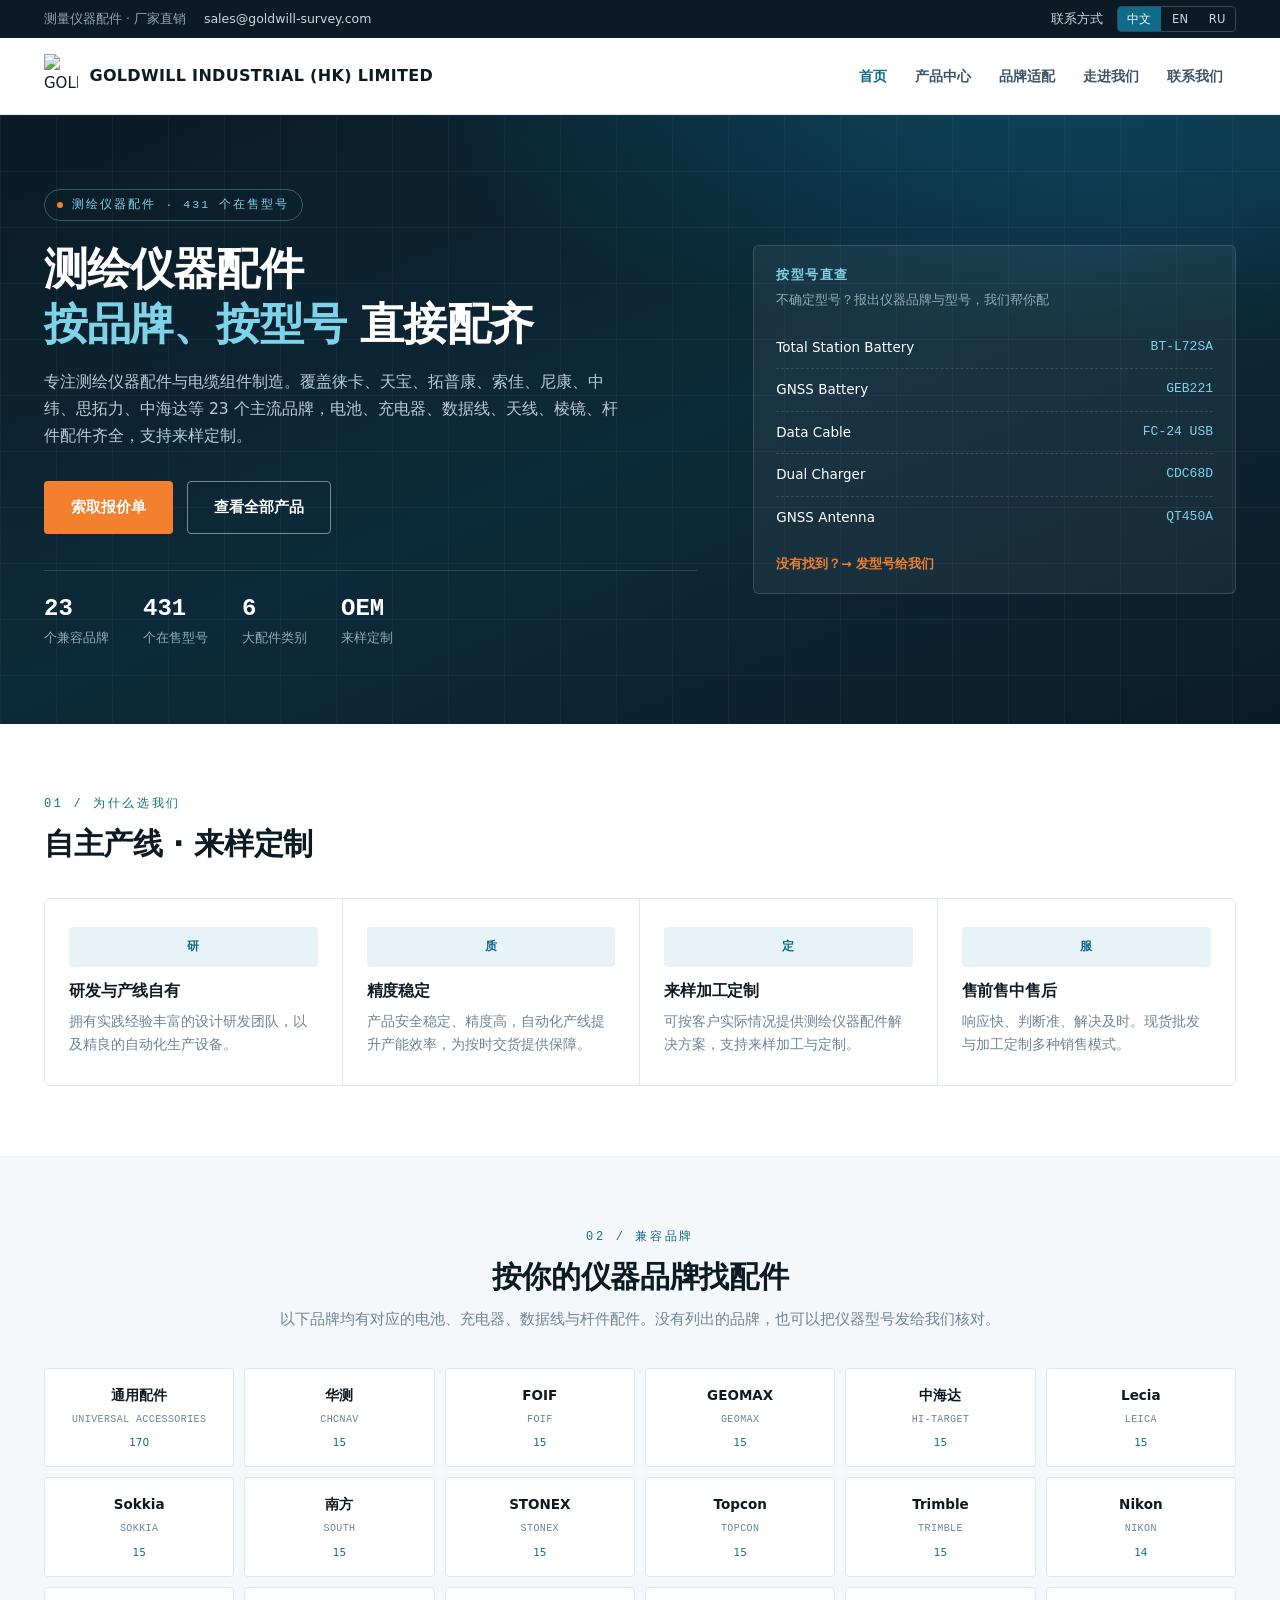
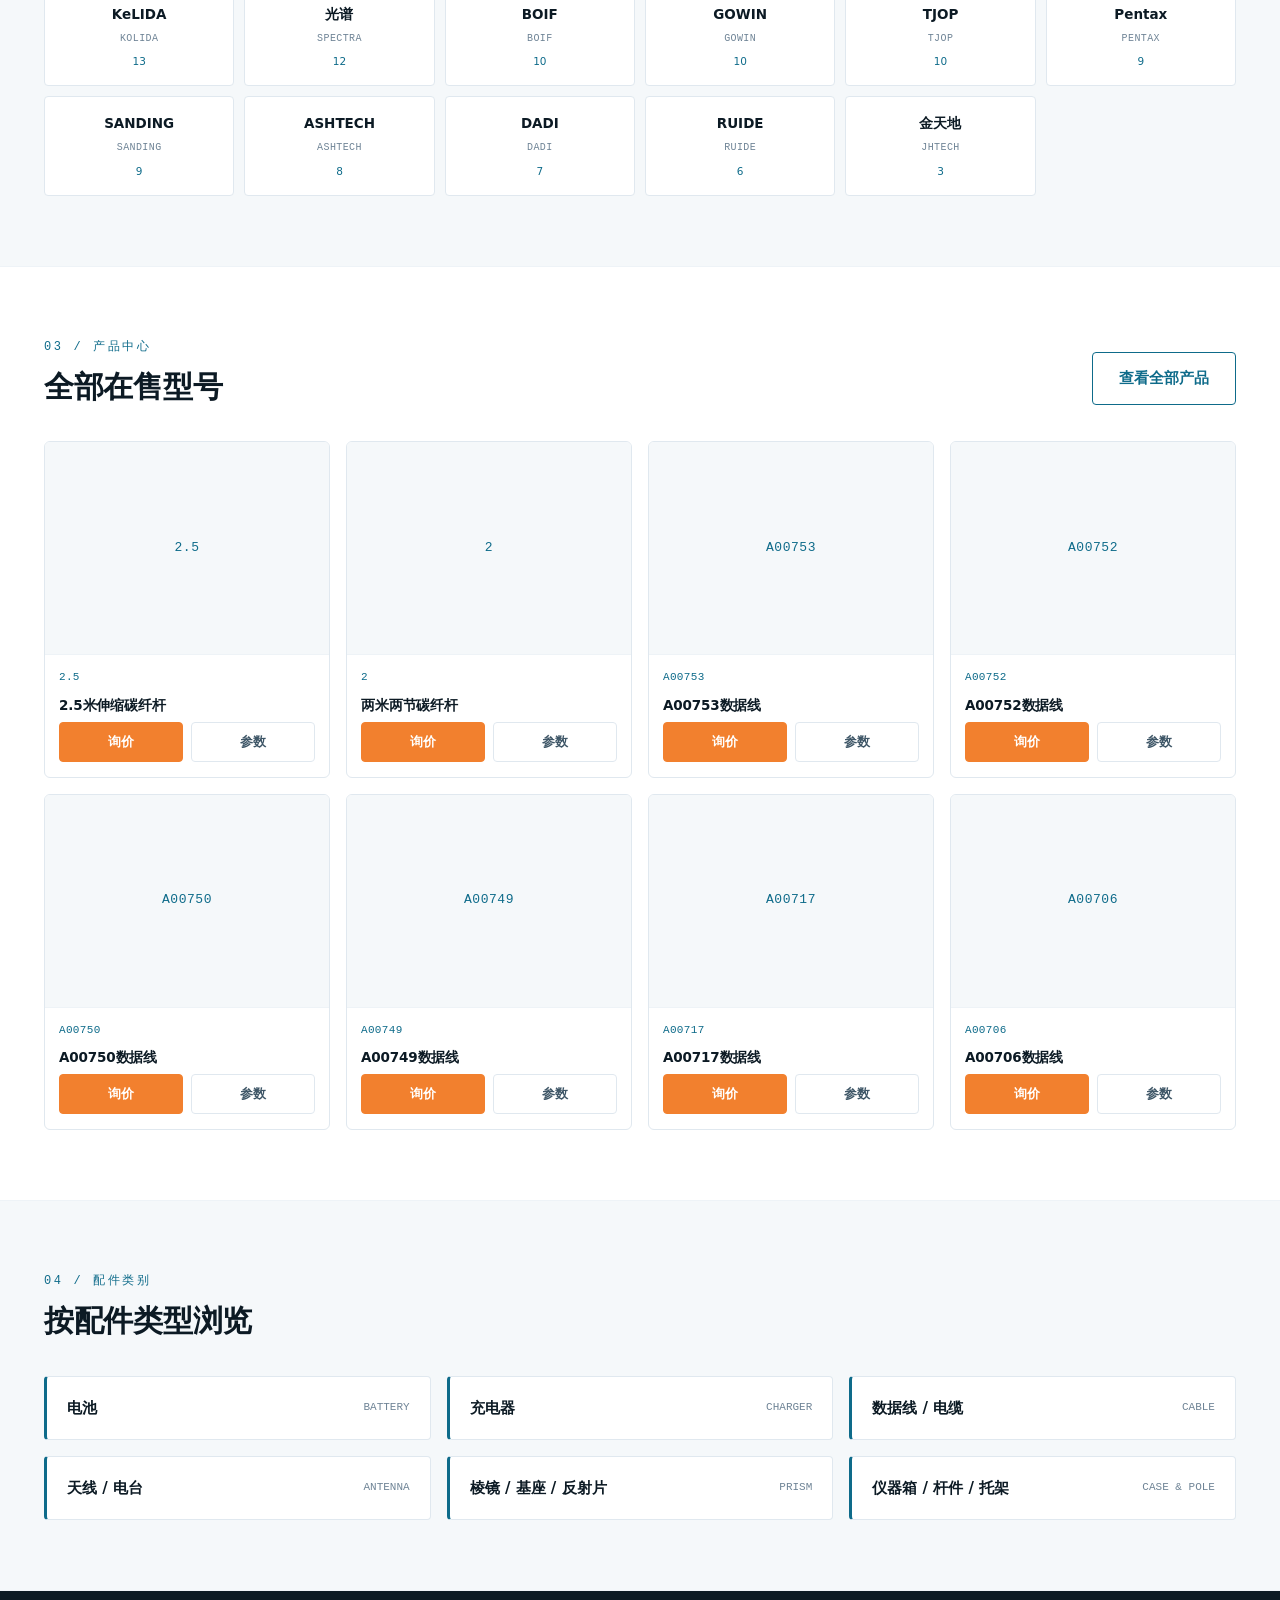
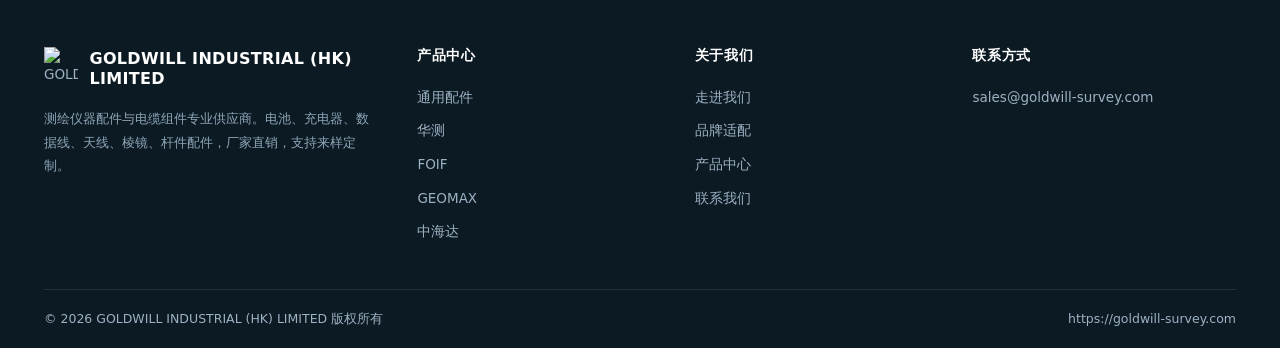
==== commit 50f6a295: "Update root site files" ====
--- a/index.html
+++ b/index.html
@@ -1,4 +1,4 @@
-<!DOCTYPE html><html lang="zh-CN" dir="ltr"><head><meta charset="UTF-8"><meta name="viewport" content="width=device-width,initial-scale=1"><title>测量仪器配件制造商 — 全站仪电池·充电器·数据线·棱镜</title><meta name="description" content="专注测绘仪器配件与电缆组件：覆盖徕卡、天宝、拓普康、索佳、尼康、中纬等 23 个品牌的电池、充电器、数据线、天线、棱镜与杆件配件。支持来样定制。"><link rel="alternate" hreflang="zh-CN" href="https://goldwill-survey.com/index.html"><link rel="alternate" hreflang="en" href="https://goldwill-survey.com/en/index.html"><link rel="alternate" hreflang="ru" href="https://goldwill-survey.com/ru/index.html"><link rel="canonical" href="https://goldwill-survey.com/index.html"><link rel="stylesheet" href="assets/css/style.css"><meta property="og:type" content="website"><meta property="og:title" content="测量仪器配件制造商 — 全站仪电池·充电器·数据线·棱镜"><meta property="og:description" content="专注测绘仪器配件与电缆组件：覆盖徕卡、天宝、拓普康、索佳、尼康、中纬等 23 个品牌的电池、充电器、数据线、天线、棱镜与杆件配件。支持来样定制。"></head><body><div class="topbar"><div class="wrap"><div class="tb-l"><span class="tag">测量仪器配件 · 厂家直销</span><span>sales@goldwill-survey.com</span></div><div class="tb-r"><span>联系方式</span><span class="lang"><a href="index.html" class="on">中文</a><a href="en/index.html">EN</a><a href="ru/index.html">RU</a></span></div></div></div><header class="head"><div class="wrap"><a class="logo" href="index.html"><img class="mark" src="assets/img/logo-goldwill.svg" alt="GOLDWILL" width="213" height="99"><span class="txt"><b>GOLDWILL INDUSTRIAL (HK) LIMITED</b></span></a><nav class="nav" id="nav"><a href="index.html" class="on">首页</a><a href="products.html">产品中心</a><a href="brands.html">品牌适配</a><a href="about.html">走进我们</a><a href="contact.html">联系我们</a></nav><button class="burger" id="burger" aria-label="menu">&#9776;</button></div></header><section class="hero"><div class="wrap"><div><span class="eyebrow"><i></i>测绘仪器配件 · 431 个在售型号</span><h1>测绘仪器配件<br><em>按品牌、按型号</em> 直接配齐</h1><p class="lead">专注测绘仪器配件与电缆组件制造。覆盖徕卡、天宝、拓普康、索佳、尼康、中纬、思拓力、中海达等 23 个主流品牌，电池、充电器、数据线、天线、棱镜、杆件配件齐全，支持来样定制。</p><div class="cta"><a class="btn btn-p" href="contact.html">索取报价单</a><a class="btn btn-s" href="products.html">查看全部产品</a></div><div class="nums"><div><b>23</b><span>个兼容品牌</span></div><div><b>431</b><span>个在售型号</span></div><div><b>6</b><span>大配件类别</span></div><div><b>OEM</b><span>来样定制</span></div></div></div><aside class="spec-card"><h3>按型号直查</h3><p class="sub">不确定型号？报出仪器品牌与型号，我们帮你配</p><ul><li><span>Total Station Battery</span><code>BT-L72SA</code></li><li><span>GNSS Battery</span><code>GEB221</code></li><li><span>Data Cable</span><code>FC-24 USB</code></li><li><span>Dual Charger</span><code>CDC68D</code></li><li><span>GNSS Antenna</span><code>QT450A</code></li></ul><a class="more" href="contact.html">没有找到？→ 发型号给我们</a></aside></div></section><section class="sec"><div class="wrap"><div class="sec-head"><span class="no">01 / 为什么选我们</span><h2>自主产线 · 来样定制</h2></div><div class="adv"><div><div class="ic">研</div><h3>研发与产线自有</h3><p>拥有实践经验丰富的设计研发团队，以及精良的自动化生产设备。</p></div><div><div class="ic">质</div><h3>精度稳定</h3><p>产品安全稳定、精度高，自动化产线提升产能效率，为按时交货提供保障。</p></div><div><div class="ic">定</div><h3>来样加工定制</h3><p>可按客户实际情况提供测绘仪器配件解决方案，支持来样加工与定制。</p></div><div><div class="ic">服</div><h3>售前售中售后</h3><p>响应快、判断准、解决及时。现货批发与加工定制多种销售模式。</p></div></div></div></section><section class="sec soft"><div class="wrap"><div class="sec-head center"><span class="no">02 / 兼容品牌</span><h2>按你的仪器品牌找配件</h2><p>以下品牌均有对应的电池、充电器、数据线与杆件配件。没有列出的品牌，也可以把仪器型号发给我们核对。</p></div><div class="brands"><a href="brands.html#universal-accessories"><b>通用配件</b><span>UNIVERSAL ACCESSORIES</span><em>170</em></a><a href="brands.html#chcnav"><b>华测</b><span>CHCNAV</span><em>15</em></a><a href="brands.html#foif"><b>FOIF</b><span>FOIF</span><em>15</em></a><a href="brands.html#geomax"><b>GEOMAX</b><span>GEOMAX</span><em>15</em></a><a href="brands.html#hi-target"><b>中海达</b><span>HI-TARGET</span><em>15</em></a><a href="brands.html#leica"><b>Lecia</b><span>LEICA</span><em>15</em></a><a href="brands.html#sokkia"><b>Sokkia</b><span>SOKKIA</span><em>15</em></a><a href="brands.html#south"><b>南方</b><span>SOUTH</span><em>15</em></a><a href="brands.html#stonex"><b>STONEX</b><span>STONEX</span><em>15</em></a><a href="brands.html#topcon"><b>Topcon</b><span>TOPCON</span><em>15</em></a><a href="brands.html#trimble"><b>Trimble</b><span>TRIMBLE</span><em>15</em></a><a href="brands.html#nikon"><b>Nikon</b><span>NIKON</span><em>14</em></a><a href="brands.html#kolida"><b>KeLIDA</b><span>KOLIDA</span><em>13</em></a><a href="brands.html#spectra"><b>光谱</b><span>SPECTRA</span><em>12</em></a><a href="brands.html#boif"><b>BOIF</b><span>BOIF</span><em>10</em></a><a href="brands.html#gowin"><b>GOWIN</b><span>GOWIN</span><em>10</em></a><a href="brands.html#tjop"><b>TJOP</b><span>TJOP</span><em>10</em></a><a href="brands.html#pentax"><b>Pentax</b><span>PENTAX</span><em>9</em></a><a href="brands.html#sanding"><b>SANDING</b><span>SANDING</span><em>9</em></a><a href="brands.html#ashtech"><b>ASHTECH</b><span>ASHTECH</span><em>8</em></a><a href="brands.html#dadi"><b>DADI</b><span>DADI</span><em>7</em></a><a href="brands.html#ruide"><b>RUIDE</b><span>RUIDE</span><em>6</em></a><a href="brands.html#jhtech"><b>金天地</b><span>JHTECH</span><em>3</em></a></div></div></section><section class="sec"><div class="wrap"><div class="sec-head row"><div><span class="no">03 / 产品中心</span><h2>全部在售型号</h2></div><a class="btn btn-o" href="products.html">查看全部产品</a></div><div class="pgrid"><article class="pcard" data-b="universal-accessories" data-k="2.5米伸缩碳纤杆 2.5米伸缩碳纤杆 2.5"><div class="ph"><span class="ph-t">2.5</span></div><div class="bd"><span class="mdl">2.5</span><h4>2.5米伸缩碳纤杆</h4><div class="act"><a class="pri" href="contact.html">询价</a><a href="contact.html">参数</a></div></div></article><article class="pcard" data-b="universal-accessories" data-k="两米两节碳纤杆 2.5米伸缩碳纤杆 2"><div class="ph"><span class="ph-t">2</span></div><div class="bd"><span class="mdl">2</span><h4>两米两节碳纤杆</h4><div class="act"><a class="pri" href="contact.html">询价</a><a href="contact.html">参数</a></div></div></article><article class="pcard" data-b="universal-accessories" data-k="a00753数据线 gps数据线 a00753"><div class="ph"><span class="ph-t">A00753</span></div><div class="bd"><span class="mdl">A00753</span><h4>A00753数据线</h4><div class="act"><a class="pri" href="contact.html">询价</a><a href="contact.html">参数</a></div></div></article><article class="pcard" data-b="universal-accessories" data-k="a00752数据线 gps数据线 a00752"><div class="ph"><span class="ph-t">A00752</span></div><div class="bd"><span class="mdl">A00752</span><h4>A00752数据线</h4><div class="act"><a class="pri" href="contact.html">询价</a><a href="contact.html">参数</a></div></div></article><article class="pcard" data-b="universal-accessories" data-k="a00750数据线 gps数据线 a00750"><div class="ph"><span class="ph-t">A00750</span></div><div class="bd"><span class="mdl">A00750</span><h4>A00750数据线</h4><div class="act"><a class="pri" href="contact.html">询价</a><a href="contact.html">参数</a></div></div></article><article class="pcard" data-b="universal-accessories" data-k="a00749数据线 gps数据线 a00749"><div class="ph"><span class="ph-t">A00749</span></div><div class="bd"><span class="mdl">A00749</span><h4>A00749数据线</h4><div class="act"><a class="pri" href="contact.html">询价</a><a href="contact.html">参数</a></div></div></article><article class="pcard" data-b="universal-accessories" data-k="a00717数据线 gps数据线 a00717"><div class="ph"><span class="ph-t">A00717</span></div><div class="bd"><span class="mdl">A00717</span><h4>A00717数据线</h4><div class="act"><a class="pri" href="contact.html">询价</a><a href="contact.html">参数</a></div></div></article><article class="pcard" data-b="universal-accessories" data-k="a00706数据线 gps数据线 a00706"><div class="ph"><span class="ph-t">A00706</span></div><div class="bd"><span class="mdl">A00706</span><h4>A00706数据线</h4><div class="act"><a class="pri" href="contact.html">询价</a><a href="contact.html">参数</a></div></div></article></div></div></section><section class="sec soft"><div class="wrap"><div class="sec-head"><span class="no">04 / 配件类别</span><h2>按配件类型浏览</h2></div><div class="cats"><a href="products.html"><b>电池</b><span>BATTERY</span></a><a href="products.html"><b>充电器</b><span>CHARGER</span></a><a href="products.html"><b>数据线 / 电缆</b><span>CABLE</span></a><a href="products.html"><b>天线 / 电台</b><span>ANTENNA</span></a><a href="products.html"><b>棱镜 / 基座 / 反射片</b><span>PRISM</span></a><a href="products.html"><b>仪器箱 / 杆件 / 托架</b><span>CASE &amp; POLE</span></a></div></div></section><footer class="foot"><div class="wrap"><div class="cols"><div><a class="logo" href="index.html"><img class="mark" src="assets/img/logo-goldwill.svg" alt="GOLDWILL" width="213" height="99"><span class="txt"><b>GOLDWILL INDUSTRIAL (HK) LIMITED</b></span></a><p class="desc">测绘仪器配件与电缆组件专业供应商。电池、充电器、数据线、天线、棱镜、杆件配件，厂家直销，支持来样定制。</p></div><div><h4>产品中心</h4><ul><li><a href="products.html#universal-accessories">通用配件</a></li><li><a href="products.html#chcnav">华测</a></li><li><a href="products.html#foif">FOIF</a></li><li><a href="products.html#geomax">GEOMAX</a></li><li><a href="products.html#hi-target">中海达</a></li></ul></div><div><h4>关于我们</h4><ul><li><a href="about.html">走进我们</a></li><li><a href="brands.html">品牌适配</a></li><li><a href="products.html">产品中心</a></li><li><a href="contact.html">联系我们</a></li></ul></div><div><h4>联系方式</h4><ul><li>sales@goldwill-survey.com</li></ul></div></div><div class="bottom"><span>&copy; 2026 GOLDWILL INDUSTRIAL (HK) LIMITED&nbsp;版权所有</span><span>https://goldwill-survey.com</span></div></div></footer><script>
+<!DOCTYPE html><html lang="zh-CN" dir="ltr"><head><meta charset="UTF-8"><meta name="viewport" content="width=device-width,initial-scale=1"><title>测量仪器配件制造商 — 全站仪电池·充电器·数据线·棱镜</title><meta name="description" content="专注测绘仪器配件与电缆组件：覆盖徕卡、天宝、拓普康、索佳、尼康、中纬等 23 个品牌的电池、充电器、数据线、天线、棱镜与杆件配件。支持来样定制。"><link rel="alternate" hreflang="zh-CN" href="https://goldwill-survey.com/index.html"><link rel="alternate" hreflang="en" href="https://goldwill-survey.com/en/index.html"><link rel="alternate" hreflang="ru" href="https://goldwill-survey.com/ru/index.html"><link rel="canonical" href="https://goldwill-survey.com/index.html"><link rel="stylesheet" href="assets/css/style.css"><meta property="og:type" content="website"><meta property="og:title" content="测量仪器配件制造商 — 全站仪电池·充电器·数据线·棱镜"><meta property="og:description" content="专注测绘仪器配件与电缆组件：覆盖徕卡、天宝、拓普康、索佳、尼康、中纬等 23 个品牌的电池、充电器、数据线、天线、棱镜与杆件配件。支持来样定制。"></head><body><div class="topbar"><div class="wrap"><div class="tb-l"><span class="tag">测量仪器配件 · 厂家直销</span><span>sales@goldwill-survey.com</span></div><div class="tb-r"><span>联系方式</span><span class="lang"><a href="index.html" class="on">中文</a><a href="en/index.html">EN</a><a href="ru/index.html">RU</a></span></div></div></div><header class="head"><div class="wrap"><a class="logo" href="index.html"><img class="mark" src="assets/img/logo-mark.png" alt="GOLDWILL" width="76" height="97"><span class="txt"><b>GOLDWILL INDUSTRIAL (HK) LIMITED</b></span></a><nav class="nav" id="nav"><a href="index.html" class="on">首页</a><a href="products.html">产品中心</a><a href="brands.html">品牌适配</a><a href="about.html">走进我们</a><a href="contact.html">联系我们</a></nav><button class="burger" id="burger" aria-label="menu">&#9776;</button></div></header><section class="hero"><div class="wrap"><div><span class="eyebrow"><i></i>测绘仪器配件 · 431 个在售型号</span><h1>测绘仪器配件<br><em>按品牌、按型号</em> 直接配齐</h1><p class="lead">专注测绘仪器配件与电缆组件制造。覆盖徕卡、天宝、拓普康、索佳、尼康、中纬、思拓力、中海达等 23 个主流品牌，电池、充电器、数据线、天线、棱镜、杆件配件齐全，支持来样定制。</p><div class="cta"><a class="btn btn-p" href="contact.html">索取报价单</a><a class="btn btn-s" href="products.html">查看全部产品</a></div><div class="nums"><div><b>23</b><span>个兼容品牌</span></div><div><b>431</b><span>个在售型号</span></div><div><b>6</b><span>大配件类别</span></div><div><b>OEM</b><span>来样定制</span></div></div></div><aside class="spec-card"><h3>按型号直查</h3><p class="sub">不确定型号？报出仪器品牌与型号，我们帮你配</p><ul><li><span>Total Station Battery</span><code>BT-L72SA</code></li><li><span>GNSS Battery</span><code>GEB221</code></li><li><span>Data Cable</span><code>FC-24 USB</code></li><li><span>Dual Charger</span><code>CDC68D</code></li><li><span>GNSS Antenna</span><code>QT450A</code></li></ul><a class="more" href="contact.html">没有找到？→ 发型号给我们</a></aside></div></section><section class="sec"><div class="wrap"><div class="sec-head"><span class="no">01 / 为什么选我们</span><h2>自主产线 · 来样定制</h2></div><div class="adv"><div><div class="ic">研</div><h3>研发与产线自有</h3><p>拥有实践经验丰富的设计研发团队，以及精良的自动化生产设备。</p></div><div><div class="ic">质</div><h3>精度稳定</h3><p>产品安全稳定、精度高，自动化产线提升产能效率，为按时交货提供保障。</p></div><div><div class="ic">定</div><h3>来样加工定制</h3><p>可按客户实际情况提供测绘仪器配件解决方案，支持来样加工与定制。</p></div><div><div class="ic">服</div><h3>售前售中售后</h3><p>响应快、判断准、解决及时。现货批发与加工定制多种销售模式。</p></div></div></div></section><section class="sec soft"><div class="wrap"><div class="sec-head center"><span class="no">02 / 兼容品牌</span><h2>按你的仪器品牌找配件</h2><p>以下品牌均有对应的电池、充电器、数据线与杆件配件。没有列出的品牌，也可以把仪器型号发给我们核对。</p></div><div class="brands"><a href="brands.html#universal-accessories"><b>通用配件</b><span>UNIVERSAL ACCESSORIES</span><em>170</em></a><a href="brands.html#chcnav"><b>华测</b><span>CHCNAV</span><em>15</em></a><a href="brands.html#foif"><b>FOIF</b><span>FOIF</span><em>15</em></a><a href="brands.html#geomax"><b>GEOMAX</b><span>GEOMAX</span><em>15</em></a><a href="brands.html#hi-target"><b>中海达</b><span>HI-TARGET</span><em>15</em></a><a href="brands.html#leica"><b>Lecia</b><span>LEICA</span><em>15</em></a><a href="brands.html#sokkia"><b>Sokkia</b><span>SOKKIA</span><em>15</em></a><a href="brands.html#south"><b>南方</b><span>SOUTH</span><em>15</em></a><a href="brands.html#stonex"><b>STONEX</b><span>STONEX</span><em>15</em></a><a href="brands.html#topcon"><b>Topcon</b><span>TOPCON</span><em>15</em></a><a href="brands.html#trimble"><b>Trimble</b><span>TRIMBLE</span><em>15</em></a><a href="brands.html#nikon"><b>Nikon</b><span>NIKON</span><em>14</em></a><a href="brands.html#kolida"><b>KeLIDA</b><span>KOLIDA</span><em>13</em></a><a href="brands.html#spectra"><b>光谱</b><span>SPECTRA</span><em>12</em></a><a href="brands.html#boif"><b>BOIF</b><span>BOIF</span><em>10</em></a><a href="brands.html#gowin"><b>GOWIN</b><span>GOWIN</span><em>10</em></a><a href="brands.html#tjop"><b>TJOP</b><span>TJOP</span><em>10</em></a><a href="brands.html#pentax"><b>Pentax</b><span>PENTAX</span><em>9</em></a><a href="brands.html#sanding"><b>SANDING</b><span>SANDING</span><em>9</em></a><a href="brands.html#ashtech"><b>ASHTECH</b><span>ASHTECH</span><em>8</em></a><a href="brands.html#dadi"><b>DADI</b><span>DADI</span><em>7</em></a><a href="brands.html#ruide"><b>RUIDE</b><span>RUIDE</span><em>6</em></a><a href="brands.html#jhtech"><b>金天地</b><span>JHTECH</span><em>3</em></a></div></div></section><section class="sec"><div class="wrap"><div class="sec-head row"><div><span class="no">03 / 产品中心</span><h2>全部在售型号</h2></div><a class="btn btn-o" href="products.html">查看全部产品</a></div><div class="pgrid"><article class="pcard" data-b="universal-accessories" data-k="2.5米伸缩碳纤杆 2.5米伸缩碳纤杆 2.5"><div class="ph"><span class="ph-t">2.5</span></div><div class="bd"><span class="mdl">2.5</span><h4>2.5米伸缩碳纤杆</h4><div class="act"><a class="pri" href="contact.html">询价</a><a href="contact.html">参数</a></div></div></article><article class="pcard" data-b="universal-accessories" data-k="两米两节碳纤杆 2.5米伸缩碳纤杆 2"><div class="ph"><span class="ph-t">2</span></div><div class="bd"><span class="mdl">2</span><h4>两米两节碳纤杆</h4><div class="act"><a class="pri" href="contact.html">询价</a><a href="contact.html">参数</a></div></div></article><article class="pcard" data-b="universal-accessories" data-k="a00753数据线 gps数据线 a00753"><div class="ph"><span class="ph-t">A00753</span></div><div class="bd"><span class="mdl">A00753</span><h4>A00753数据线</h4><div class="act"><a class="pri" href="contact.html">询价</a><a href="contact.html">参数</a></div></div></article><article class="pcard" data-b="universal-accessories" data-k="a00752数据线 gps数据线 a00752"><div class="ph"><span class="ph-t">A00752</span></div><div class="bd"><span class="mdl">A00752</span><h4>A00752数据线</h4><div class="act"><a class="pri" href="contact.html">询价</a><a href="contact.html">参数</a></div></div></article><article class="pcard" data-b="universal-accessories" data-k="a00750数据线 gps数据线 a00750"><div class="ph"><span class="ph-t">A00750</span></div><div class="bd"><span class="mdl">A00750</span><h4>A00750数据线</h4><div class="act"><a class="pri" href="contact.html">询价</a><a href="contact.html">参数</a></div></div></article><article class="pcard" data-b="universal-accessories" data-k="a00749数据线 gps数据线 a00749"><div class="ph"><span class="ph-t">A00749</span></div><div class="bd"><span class="mdl">A00749</span><h4>A00749数据线</h4><div class="act"><a class="pri" href="contact.html">询价</a><a href="contact.html">参数</a></div></div></article><article class="pcard" data-b="universal-accessories" data-k="a00717数据线 gps数据线 a00717"><div class="ph"><span class="ph-t">A00717</span></div><div class="bd"><span class="mdl">A00717</span><h4>A00717数据线</h4><div class="act"><a class="pri" href="contact.html">询价</a><a href="contact.html">参数</a></div></div></article><article class="pcard" data-b="universal-accessories" data-k="a00706数据线 gps数据线 a00706"><div class="ph"><span class="ph-t">A00706</span></div><div class="bd"><span class="mdl">A00706</span><h4>A00706数据线</h4><div class="act"><a class="pri" href="contact.html">询价</a><a href="contact.html">参数</a></div></div></article></div></div></section><section class="sec soft"><div class="wrap"><div class="sec-head"><span class="no">04 / 配件类别</span><h2>按配件类型浏览</h2></div><div class="cats"><a href="products.html"><b>电池</b><span>BATTERY</span></a><a href="products.html"><b>充电器</b><span>CHARGER</span></a><a href="products.html"><b>数据线 / 电缆</b><span>CABLE</span></a><a href="products.html"><b>天线 / 电台</b><span>ANTENNA</span></a><a href="products.html"><b>棱镜 / 基座 / 反射片</b><span>PRISM</span></a><a href="products.html"><b>仪器箱 / 杆件 / 托架</b><span>CASE &amp; POLE</span></a></div></div></section><footer class="foot"><div class="wrap"><div class="cols"><div><a class="logo" href="index.html"><img class="mark" src="assets/img/logo-mark.png" alt="GOLDWILL" width="76" height="97"><span class="txt"><b>GOLDWILL INDUSTRIAL (HK) LIMITED</b></span></a><p class="desc">测绘仪器配件与电缆组件专业供应商。电池、充电器、数据线、天线、棱镜、杆件配件，厂家直销，支持来样定制。</p></div><div><h4>产品中心</h4><ul><li><a href="products.html#universal-accessories">通用配件</a></li><li><a href="products.html#chcnav">华测</a></li><li><a href="products.html#foif">FOIF</a></li><li><a href="products.html#geomax">GEOMAX</a></li><li><a href="products.html#hi-target">中海达</a></li></ul></div><div><h4>关于我们</h4><ul><li><a href="about.html">走进我们</a></li><li><a href="brands.html">品牌适配</a></li><li><a href="products.html">产品中心</a></li><li><a href="contact.html">联系我们</a></li></ul></div><div><h4>联系方式</h4><ul><li>sales@goldwill-survey.com</li></ul></div></div><div class="bottom"><span>&copy; 2026 GOLDWILL INDUSTRIAL (HK) LIMITED&nbsp;版权所有</span><span>https://goldwill-survey.com</span></div></div></footer><script>
 (function(){var b=document.getElementById('burger');
 if(b)b.addEventListener('click',function(){document.getElementById('nav').classList.toggle('open');});
 var q=document.getElementById('q');if(!q)return;
--- a/assets/css/style.css
+++ b/assets/css/style.css
@@ -27,12 +27,8 @@
 .head{background:#fff;border-bottom:1px solid var(--line);position:sticky;top:0;z-index:50}
 .head .wrap{display:flex;align-items:center;justify-content:space-between;gap:24px;min-height:76px}
 .logo{display:flex;align-items:center;gap:11px;flex-shrink:0}
-.logo .mark{width:40px;height:40px;border:2px solid var(--brand);border-radius:2px;
-display:grid;place-items:center;color:var(--brand);font-weight:800;font-size:12px;
-font-family:var(--mono);text-align:center;line-height:1.05}
+.logo img.mark{display:block;height:44px;width:auto}
 .logo .txt b{display:block;font-size:16px;letter-spacing:.02em;line-height:1.25}
-.logo .txt span{display:block;font-size:10px;color:var(--muted);
-letter-spacing:.2em;font-family:var(--mono);text-transform:uppercase}
 .nav{display:flex;align-items:center;gap:2px;flex-wrap:wrap}
 .nav a{padding:8px 13px;font-size:14px;font-weight:600;color:var(--ink2);border-radius:var(--r)}
 .nav a:hover{color:var(--brand);background:var(--brandlt)}
@@ -176,8 +172,7 @@
 .foot .cols{display:grid;grid-template-columns:1.4fr 1fr 1fr 1.1fr;gap:38px;padding-bottom:40px}
 .foot h4{color:#fff;font-size:14px;margin-bottom:16px;letter-spacing:.04em}
 .foot li{padding:5px 0}.foot a:hover{color:#fff}
-.foot .logo .mark{border-color:#7fd3e8;color:#7fd3e8}
-.foot .logo .txt b{color:#fff}.foot .logo .txt span{color:#7f97a8}
+.foot .logo .txt b{color:#fff}
 .foot .desc{margin-top:16px;line-height:1.8;color:#8ea6b6;font-size:13px}
 .foot .bottom{border-top:1px solid rgba(255,255,255,.1);padding:18px 0;display:flex;
 justify-content:space-between;gap:16px;flex-wrap:wrap;font-size:12.5px}
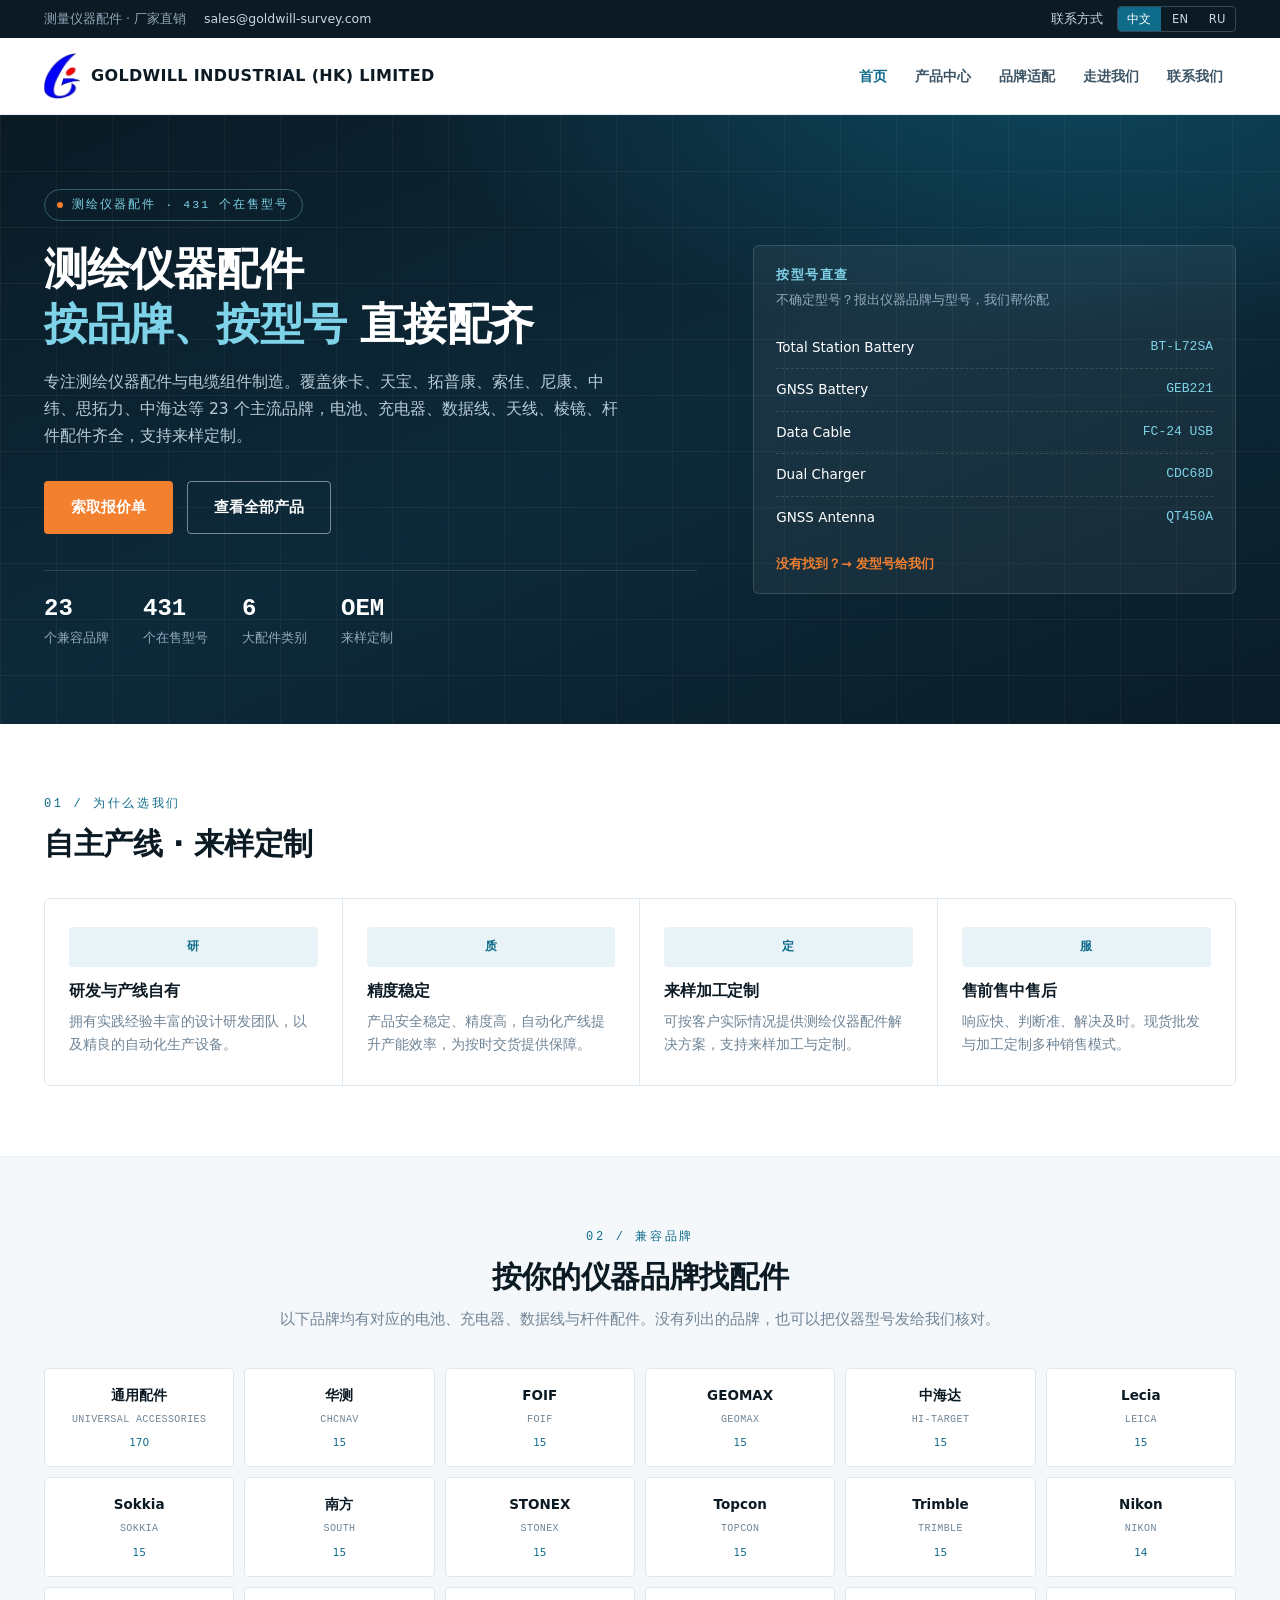
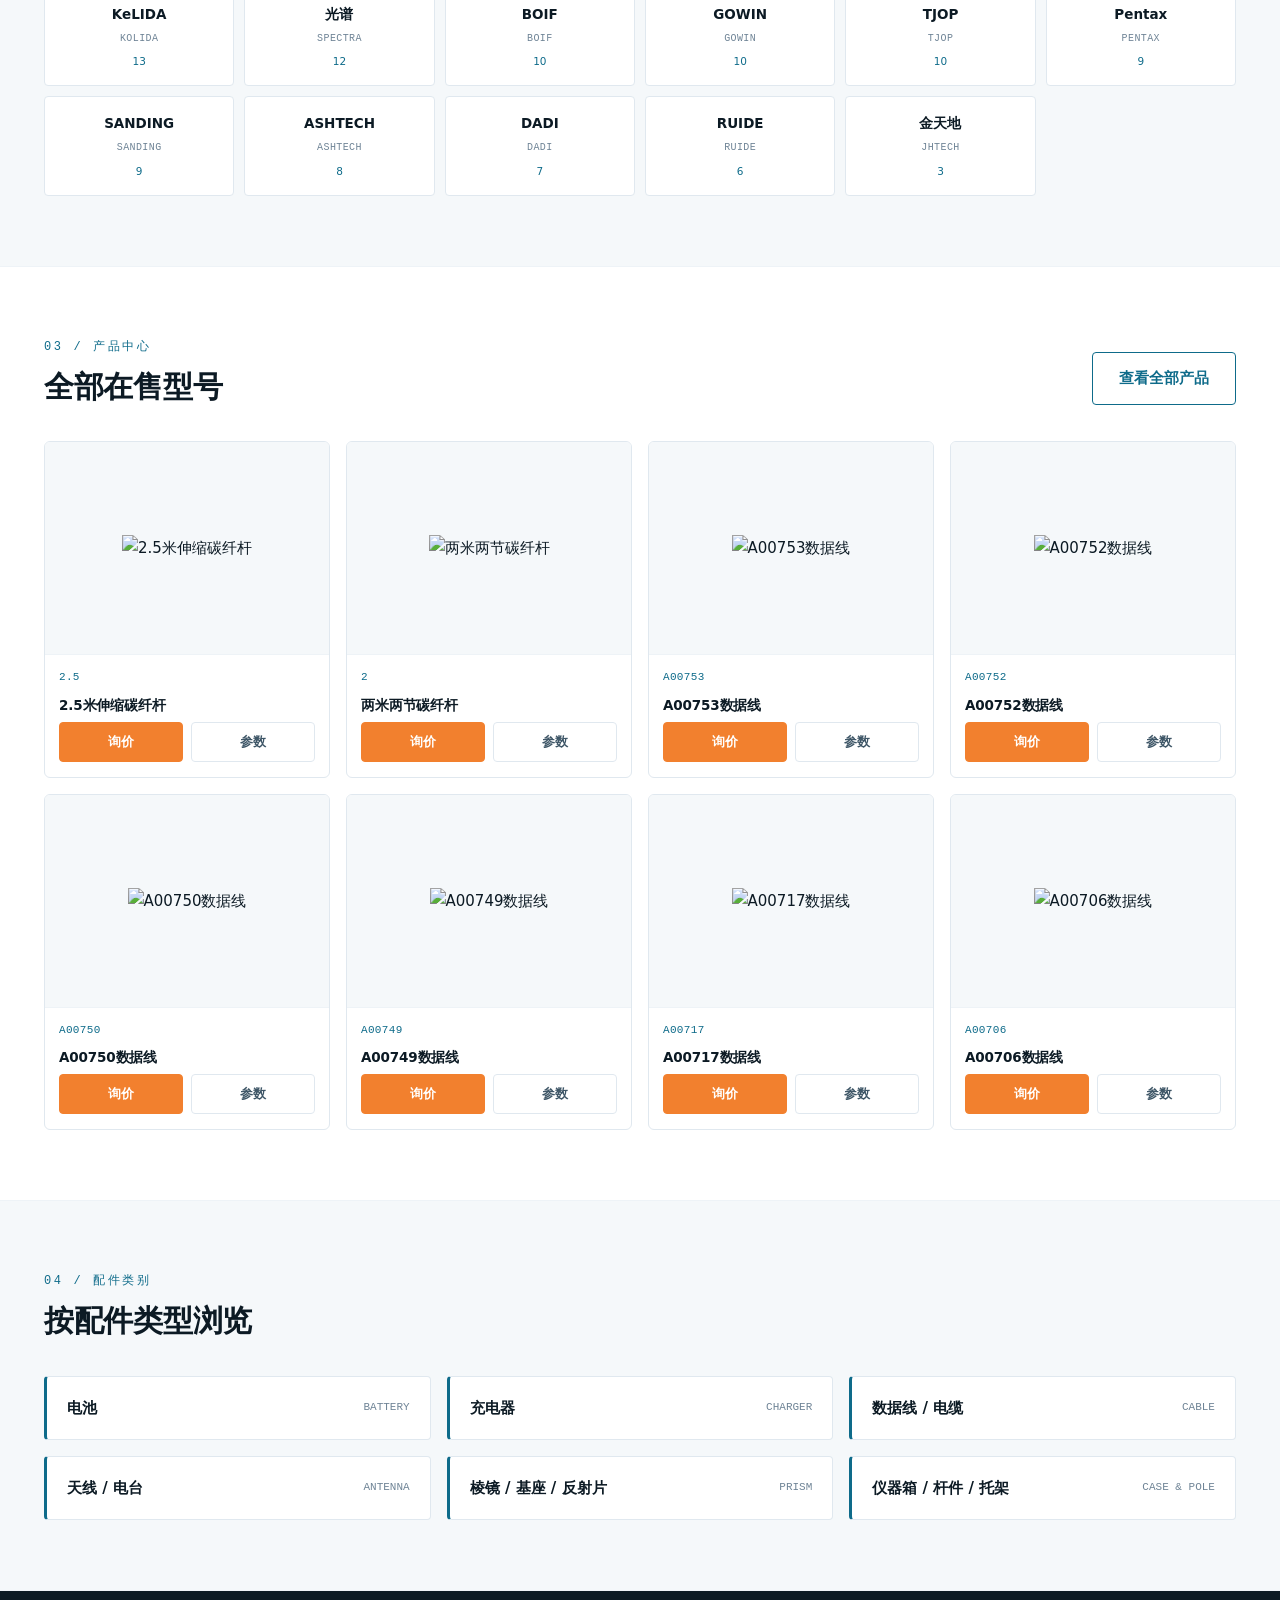
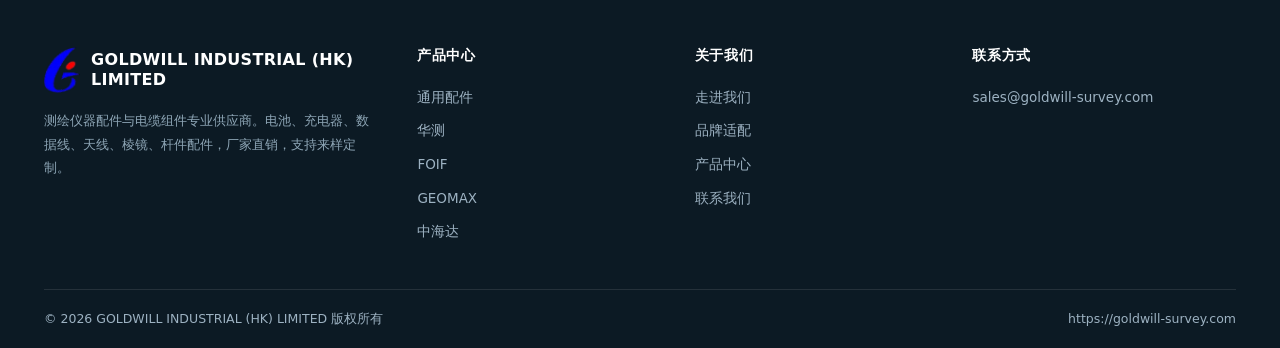
==== commit 191c65cd: "Add files via upload" ====
--- a/index.html
+++ b/index.html
@@ -1,4 +1,4 @@
-<!DOCTYPE html><html lang="zh-CN" dir="ltr"><head><meta charset="UTF-8"><meta name="viewport" content="width=device-width,initial-scale=1"><title>测量仪器配件制造商 — 全站仪电池·充电器·数据线·棱镜</title><meta name="description" content="专注测绘仪器配件与电缆组件：覆盖徕卡、天宝、拓普康、索佳、尼康、中纬等 23 个品牌的电池、充电器、数据线、天线、棱镜与杆件配件。支持来样定制。"><link rel="alternate" hreflang="zh-CN" href="https://goldwill-survey.com/index.html"><link rel="alternate" hreflang="en" href="https://goldwill-survey.com/en/index.html"><link rel="alternate" hreflang="ru" href="https://goldwill-survey.com/ru/index.html"><link rel="canonical" href="https://goldwill-survey.com/index.html"><link rel="stylesheet" href="assets/css/style.css"><meta property="og:type" content="website"><meta property="og:title" content="测量仪器配件制造商 — 全站仪电池·充电器·数据线·棱镜"><meta property="og:description" content="专注测绘仪器配件与电缆组件：覆盖徕卡、天宝、拓普康、索佳、尼康、中纬等 23 个品牌的电池、充电器、数据线、天线、棱镜与杆件配件。支持来样定制。"></head><body><div class="topbar"><div class="wrap"><div class="tb-l"><span class="tag">测量仪器配件 · 厂家直销</span><span>sales@goldwill-survey.com</span></div><div class="tb-r"><span>联系方式</span><span class="lang"><a href="index.html" class="on">中文</a><a href="en/index.html">EN</a><a href="ru/index.html">RU</a></span></div></div></div><header class="head"><div class="wrap"><a class="logo" href="index.html"><img class="mark" src="assets/img/logo-mark.png" alt="GOLDWILL" width="76" height="97"><span class="txt"><b>GOLDWILL INDUSTRIAL (HK) LIMITED</b></span></a><nav class="nav" id="nav"><a href="index.html" class="on">首页</a><a href="products.html">产品中心</a><a href="brands.html">品牌适配</a><a href="about.html">走进我们</a><a href="contact.html">联系我们</a></nav><button class="burger" id="burger" aria-label="menu">&#9776;</button></div></header><section class="hero"><div class="wrap"><div><span class="eyebrow"><i></i>测绘仪器配件 · 431 个在售型号</span><h1>测绘仪器配件<br><em>按品牌、按型号</em> 直接配齐</h1><p class="lead">专注测绘仪器配件与电缆组件制造。覆盖徕卡、天宝、拓普康、索佳、尼康、中纬、思拓力、中海达等 23 个主流品牌，电池、充电器、数据线、天线、棱镜、杆件配件齐全，支持来样定制。</p><div class="cta"><a class="btn btn-p" href="contact.html">索取报价单</a><a class="btn btn-s" href="products.html">查看全部产品</a></div><div class="nums"><div><b>23</b><span>个兼容品牌</span></div><div><b>431</b><span>个在售型号</span></div><div><b>6</b><span>大配件类别</span></div><div><b>OEM</b><span>来样定制</span></div></div></div><aside class="spec-card"><h3>按型号直查</h3><p class="sub">不确定型号？报出仪器品牌与型号，我们帮你配</p><ul><li><span>Total Station Battery</span><code>BT-L72SA</code></li><li><span>GNSS Battery</span><code>GEB221</code></li><li><span>Data Cable</span><code>FC-24 USB</code></li><li><span>Dual Charger</span><code>CDC68D</code></li><li><span>GNSS Antenna</span><code>QT450A</code></li></ul><a class="more" href="contact.html">没有找到？→ 发型号给我们</a></aside></div></section><section class="sec"><div class="wrap"><div class="sec-head"><span class="no">01 / 为什么选我们</span><h2>自主产线 · 来样定制</h2></div><div class="adv"><div><div class="ic">研</div><h3>研发与产线自有</h3><p>拥有实践经验丰富的设计研发团队，以及精良的自动化生产设备。</p></div><div><div class="ic">质</div><h3>精度稳定</h3><p>产品安全稳定、精度高，自动化产线提升产能效率，为按时交货提供保障。</p></div><div><div class="ic">定</div><h3>来样加工定制</h3><p>可按客户实际情况提供测绘仪器配件解决方案，支持来样加工与定制。</p></div><div><div class="ic">服</div><h3>售前售中售后</h3><p>响应快、判断准、解决及时。现货批发与加工定制多种销售模式。</p></div></div></div></section><section class="sec soft"><div class="wrap"><div class="sec-head center"><span class="no">02 / 兼容品牌</span><h2>按你的仪器品牌找配件</h2><p>以下品牌均有对应的电池、充电器、数据线与杆件配件。没有列出的品牌，也可以把仪器型号发给我们核对。</p></div><div class="brands"><a href="brands.html#universal-accessories"><b>通用配件</b><span>UNIVERSAL ACCESSORIES</span><em>170</em></a><a href="brands.html#chcnav"><b>华测</b><span>CHCNAV</span><em>15</em></a><a href="brands.html#foif"><b>FOIF</b><span>FOIF</span><em>15</em></a><a href="brands.html#geomax"><b>GEOMAX</b><span>GEOMAX</span><em>15</em></a><a href="brands.html#hi-target"><b>中海达</b><span>HI-TARGET</span><em>15</em></a><a href="brands.html#leica"><b>Lecia</b><span>LEICA</span><em>15</em></a><a href="brands.html#sokkia"><b>Sokkia</b><span>SOKKIA</span><em>15</em></a><a href="brands.html#south"><b>南方</b><span>SOUTH</span><em>15</em></a><a href="brands.html#stonex"><b>STONEX</b><span>STONEX</span><em>15</em></a><a href="brands.html#topcon"><b>Topcon</b><span>TOPCON</span><em>15</em></a><a href="brands.html#trimble"><b>Trimble</b><span>TRIMBLE</span><em>15</em></a><a href="brands.html#nikon"><b>Nikon</b><span>NIKON</span><em>14</em></a><a href="brands.html#kolida"><b>KeLIDA</b><span>KOLIDA</span><em>13</em></a><a href="brands.html#spectra"><b>光谱</b><span>SPECTRA</span><em>12</em></a><a href="brands.html#boif"><b>BOIF</b><span>BOIF</span><em>10</em></a><a href="brands.html#gowin"><b>GOWIN</b><span>GOWIN</span><em>10</em></a><a href="brands.html#tjop"><b>TJOP</b><span>TJOP</span><em>10</em></a><a href="brands.html#pentax"><b>Pentax</b><span>PENTAX</span><em>9</em></a><a href="brands.html#sanding"><b>SANDING</b><span>SANDING</span><em>9</em></a><a href="brands.html#ashtech"><b>ASHTECH</b><span>ASHTECH</span><em>8</em></a><a href="brands.html#dadi"><b>DADI</b><span>DADI</span><em>7</em></a><a href="brands.html#ruide"><b>RUIDE</b><span>RUIDE</span><em>6</em></a><a href="brands.html#jhtech"><b>金天地</b><span>JHTECH</span><em>3</em></a></div></div></section><section class="sec"><div class="wrap"><div class="sec-head row"><div><span class="no">03 / 产品中心</span><h2>全部在售型号</h2></div><a class="btn btn-o" href="products.html">查看全部产品</a></div><div class="pgrid"><article class="pcard" data-b="universal-accessories" data-k="2.5米伸缩碳纤杆 2.5米伸缩碳纤杆 2.5"><div class="ph"><span class="ph-t">2.5</span></div><div class="bd"><span class="mdl">2.5</span><h4>2.5米伸缩碳纤杆</h4><div class="act"><a class="pri" href="contact.html">询价</a><a href="contact.html">参数</a></div></div></article><article class="pcard" data-b="universal-accessories" data-k="两米两节碳纤杆 2.5米伸缩碳纤杆 2"><div class="ph"><span class="ph-t">2</span></div><div class="bd"><span class="mdl">2</span><h4>两米两节碳纤杆</h4><div class="act"><a class="pri" href="contact.html">询价</a><a href="contact.html">参数</a></div></div></article><article class="pcard" data-b="universal-accessories" data-k="a00753数据线 gps数据线 a00753"><div class="ph"><span class="ph-t">A00753</span></div><div class="bd"><span class="mdl">A00753</span><h4>A00753数据线</h4><div class="act"><a class="pri" href="contact.html">询价</a><a href="contact.html">参数</a></div></div></article><article class="pcard" data-b="universal-accessories" data-k="a00752数据线 gps数据线 a00752"><div class="ph"><span class="ph-t">A00752</span></div><div class="bd"><span class="mdl">A00752</span><h4>A00752数据线</h4><div class="act"><a class="pri" href="contact.html">询价</a><a href="contact.html">参数</a></div></div></article><article class="pcard" data-b="universal-accessories" data-k="a00750数据线 gps数据线 a00750"><div class="ph"><span class="ph-t">A00750</span></div><div class="bd"><span class="mdl">A00750</span><h4>A00750数据线</h4><div class="act"><a class="pri" href="contact.html">询价</a><a href="contact.html">参数</a></div></div></article><article class="pcard" data-b="universal-accessories" data-k="a00749数据线 gps数据线 a00749"><div class="ph"><span class="ph-t">A00749</span></div><div class="bd"><span class="mdl">A00749</span><h4>A00749数据线</h4><div class="act"><a class="pri" href="contact.html">询价</a><a href="contact.html">参数</a></div></div></article><article class="pcard" data-b="universal-accessories" data-k="a00717数据线 gps数据线 a00717"><div class="ph"><span class="ph-t">A00717</span></div><div class="bd"><span class="mdl">A00717</span><h4>A00717数据线</h4><div class="act"><a class="pri" href="contact.html">询价</a><a href="contact.html">参数</a></div></div></article><article class="pcard" data-b="universal-accessories" data-k="a00706数据线 gps数据线 a00706"><div class="ph"><span class="ph-t">A00706</span></div><div class="bd"><span class="mdl">A00706</span><h4>A00706数据线</h4><div class="act"><a class="pri" href="contact.html">询价</a><a href="contact.html">参数</a></div></div></article></div></div></section><section class="sec soft"><div class="wrap"><div class="sec-head"><span class="no">04 / 配件类别</span><h2>按配件类型浏览</h2></div><div class="cats"><a href="products.html"><b>电池</b><span>BATTERY</span></a><a href="products.html"><b>充电器</b><span>CHARGER</span></a><a href="products.html"><b>数据线 / 电缆</b><span>CABLE</span></a><a href="products.html"><b>天线 / 电台</b><span>ANTENNA</span></a><a href="products.html"><b>棱镜 / 基座 / 反射片</b><span>PRISM</span></a><a href="products.html"><b>仪器箱 / 杆件 / 托架</b><span>CASE &amp; POLE</span></a></div></div></section><footer class="foot"><div class="wrap"><div class="cols"><div><a class="logo" href="index.html"><img class="mark" src="assets/img/logo-mark.png" alt="GOLDWILL" width="76" height="97"><span class="txt"><b>GOLDWILL INDUSTRIAL (HK) LIMITED</b></span></a><p class="desc">测绘仪器配件与电缆组件专业供应商。电池、充电器、数据线、天线、棱镜、杆件配件，厂家直销，支持来样定制。</p></div><div><h4>产品中心</h4><ul><li><a href="products.html#universal-accessories">通用配件</a></li><li><a href="products.html#chcnav">华测</a></li><li><a href="products.html#foif">FOIF</a></li><li><a href="products.html#geomax">GEOMAX</a></li><li><a href="products.html#hi-target">中海达</a></li></ul></div><div><h4>关于我们</h4><ul><li><a href="about.html">走进我们</a></li><li><a href="brands.html">品牌适配</a></li><li><a href="products.html">产品中心</a></li><li><a href="contact.html">联系我们</a></li></ul></div><div><h4>联系方式</h4><ul><li>sales@goldwill-survey.com</li></ul></div></div><div class="bottom"><span>&copy; 2026 GOLDWILL INDUSTRIAL (HK) LIMITED&nbsp;版权所有</span><span>https://goldwill-survey.com</span></div></div></footer><script>
+<!DOCTYPE html><html lang="zh-CN" dir="ltr"><head><meta charset="UTF-8"><meta name="viewport" content="width=device-width,initial-scale=1"><title>测量仪器配件制造商 — 全站仪电池·充电器·数据线·棱镜</title><meta name="description" content="专注测绘仪器配件与电缆组件：覆盖徕卡、天宝、拓普康、索佳、尼康、中纬等 23 个品牌的电池、充电器、数据线、天线、棱镜与杆件配件。支持来样定制。"><link rel="alternate" hreflang="zh-CN" href="https://goldwill-survey.com/index.html"><link rel="alternate" hreflang="en" href="https://goldwill-survey.com/en/index.html"><link rel="alternate" hreflang="ru" href="https://goldwill-survey.com/ru/index.html"><link rel="canonical" href="https://goldwill-survey.com/index.html"><link rel="stylesheet" href="assets/css/style.css"><meta property="og:type" content="website"><meta property="og:title" content="测量仪器配件制造商 — 全站仪电池·充电器·数据线·棱镜"><meta property="og:description" content="专注测绘仪器配件与电缆组件：覆盖徕卡、天宝、拓普康、索佳、尼康、中纬等 23 个品牌的电池、充电器、数据线、天线、棱镜与杆件配件。支持来样定制。"></head><body><div class="topbar"><div class="wrap"><div class="tb-l"><span class="tag">测量仪器配件 · 厂家直销</span><span>sales@goldwill-survey.com</span></div><div class="tb-r"><span>联系方式</span><span class="lang"><a href="index.html" class="on">中文</a><a href="en/index.html">EN</a><a href="ru/index.html">RU</a></span></div></div></div><header class="head"><div class="wrap"><a class="logo" href="index.html"><img class="mark" src="assets/img/logo-mark.png" alt="GOLDWILL" width="76" height="97"><span class="txt"><b>GOLDWILL INDUSTRIAL (HK) LIMITED</b></span></a><nav class="nav" id="nav"><a href="index.html" class="on">首页</a><a href="products.html">产品中心</a><a href="brands.html">品牌适配</a><a href="about.html">走进我们</a><a href="contact.html">联系我们</a></nav><button class="burger" id="burger" aria-label="menu">&#9776;</button></div></header><section class="hero"><div class="wrap"><div><span class="eyebrow"><i></i>测绘仪器配件 · 431 个在售型号</span><h1>测绘仪器配件<br><em>按品牌、按型号</em> 直接配齐</h1><p class="lead">专注测绘仪器配件与电缆组件制造。覆盖徕卡、天宝、拓普康、索佳、尼康、中纬、思拓力、中海达等 23 个主流品牌，电池、充电器、数据线、天线、棱镜、杆件配件齐全，支持来样定制。</p><div class="cta"><a class="btn btn-p" href="contact.html">索取报价单</a><a class="btn btn-s" href="products.html">查看全部产品</a></div><div class="nums"><div><b>23</b><span>个兼容品牌</span></div><div><b>431</b><span>个在售型号</span></div><div><b>6</b><span>大配件类别</span></div><div><b>OEM</b><span>来样定制</span></div></div></div><aside class="spec-card"><h3>按型号直查</h3><p class="sub">不确定型号？报出仪器品牌与型号，我们帮你配</p><ul><li><span>Total Station Battery</span><code>BT-L72SA</code></li><li><span>GNSS Battery</span><code>GEB221</code></li><li><span>Data Cable</span><code>FC-24 USB</code></li><li><span>Dual Charger</span><code>CDC68D</code></li><li><span>GNSS Antenna</span><code>QT450A</code></li></ul><a class="more" href="contact.html">没有找到？→ 发型号给我们</a></aside></div></section><section class="sec"><div class="wrap"><div class="sec-head"><span class="no">01 / 为什么选我们</span><h2>自主产线 · 来样定制</h2></div><div class="adv"><div><div class="ic">研</div><h3>研发与产线自有</h3><p>拥有实践经验丰富的设计研发团队，以及精良的自动化生产设备。</p></div><div><div class="ic">质</div><h3>精度稳定</h3><p>产品安全稳定、精度高，自动化产线提升产能效率，为按时交货提供保障。</p></div><div><div class="ic">定</div><h3>来样加工定制</h3><p>可按客户实际情况提供测绘仪器配件解决方案，支持来样加工与定制。</p></div><div><div class="ic">服</div><h3>售前售中售后</h3><p>响应快、判断准、解决及时。现货批发与加工定制多种销售模式。</p></div></div></div></section><section class="sec soft"><div class="wrap"><div class="sec-head center"><span class="no">02 / 兼容品牌</span><h2>按你的仪器品牌找配件</h2><p>以下品牌均有对应的电池、充电器、数据线与杆件配件。没有列出的品牌，也可以把仪器型号发给我们核对。</p></div><div class="brands"><a href="brands.html#universal-accessories"><b>通用配件</b><span>UNIVERSAL ACCESSORIES</span><em>170</em></a><a href="brands.html#chcnav"><b>华测</b><span>CHCNAV</span><em>15</em></a><a href="brands.html#foif"><b>FOIF</b><span>FOIF</span><em>15</em></a><a href="brands.html#geomax"><b>GEOMAX</b><span>GEOMAX</span><em>15</em></a><a href="brands.html#hi-target"><b>中海达</b><span>HI-TARGET</span><em>15</em></a><a href="brands.html#leica"><b>Lecia</b><span>LEICA</span><em>15</em></a><a href="brands.html#sokkia"><b>Sokkia</b><span>SOKKIA</span><em>15</em></a><a href="brands.html#south"><b>南方</b><span>SOUTH</span><em>15</em></a><a href="brands.html#stonex"><b>STONEX</b><span>STONEX</span><em>15</em></a><a href="brands.html#topcon"><b>Topcon</b><span>TOPCON</span><em>15</em></a><a href="brands.html#trimble"><b>Trimble</b><span>TRIMBLE</span><em>15</em></a><a href="brands.html#nikon"><b>Nikon</b><span>NIKON</span><em>14</em></a><a href="brands.html#kolida"><b>KeLIDA</b><span>KOLIDA</span><em>13</em></a><a href="brands.html#spectra"><b>光谱</b><span>SPECTRA</span><em>12</em></a><a href="brands.html#boif"><b>BOIF</b><span>BOIF</span><em>10</em></a><a href="brands.html#gowin"><b>GOWIN</b><span>GOWIN</span><em>10</em></a><a href="brands.html#tjop"><b>TJOP</b><span>TJOP</span><em>10</em></a><a href="brands.html#pentax"><b>Pentax</b><span>PENTAX</span><em>9</em></a><a href="brands.html#sanding"><b>SANDING</b><span>SANDING</span><em>9</em></a><a href="brands.html#ashtech"><b>ASHTECH</b><span>ASHTECH</span><em>8</em></a><a href="brands.html#dadi"><b>DADI</b><span>DADI</span><em>7</em></a><a href="brands.html#ruide"><b>RUIDE</b><span>RUIDE</span><em>6</em></a><a href="brands.html#jhtech"><b>金天地</b><span>JHTECH</span><em>3</em></a></div></div></section><section class="sec"><div class="wrap"><div class="sec-head row"><div><span class="no">03 / 产品中心</span><h2>全部在售型号</h2></div><a class="btn btn-o" href="products.html">查看全部产品</a></div><div class="pgrid"><article class="pcard" data-b="universal-accessories" data-k="2.5米伸缩碳纤杆 2.5米伸缩碳纤杆 2.5"><div class="ph"><img src="assets/img/products/1301788.jpg" alt="2.5米伸缩碳纤杆" loading="lazy"></div><div class="bd"><span class="mdl">2.5</span><h4>2.5米伸缩碳纤杆</h4><div class="act"><a class="pri" href="contact.html">询价</a><a href="contact.html">参数</a></div></div></article><article class="pcard" data-b="universal-accessories" data-k="两米两节碳纤杆 2.5米伸缩碳纤杆 2"><div class="ph"><img src="assets/img/products/1301789.jpg" alt="两米两节碳纤杆" loading="lazy"></div><div class="bd"><span class="mdl">2</span><h4>两米两节碳纤杆</h4><div class="act"><a class="pri" href="contact.html">询价</a><a href="contact.html">参数</a></div></div></article><article class="pcard" data-b="universal-accessories" data-k="a00753数据线 gps数据线 a00753"><div class="ph"><img src="assets/img/products/1302201.jpg" alt="A00753数据线" loading="lazy"></div><div class="bd"><span class="mdl">A00753</span><h4>A00753数据线</h4><div class="act"><a class="pri" href="contact.html">询价</a><a href="contact.html">参数</a></div></div></article><article class="pcard" data-b="universal-accessories" data-k="a00752数据线 gps数据线 a00752"><div class="ph"><img src="assets/img/products/1302202.jpg" alt="A00752数据线" loading="lazy"></div><div class="bd"><span class="mdl">A00752</span><h4>A00752数据线</h4><div class="act"><a class="pri" href="contact.html">询价</a><a href="contact.html">参数</a></div></div></article><article class="pcard" data-b="universal-accessories" data-k="a00750数据线 gps数据线 a00750"><div class="ph"><img src="assets/img/products/1302203.jpg" alt="A00750数据线" loading="lazy"></div><div class="bd"><span class="mdl">A00750</span><h4>A00750数据线</h4><div class="act"><a class="pri" href="contact.html">询价</a><a href="contact.html">参数</a></div></div></article><article class="pcard" data-b="universal-accessories" data-k="a00749数据线 gps数据线 a00749"><div class="ph"><img src="assets/img/products/1302204.jpg" alt="A00749数据线" loading="lazy"></div><div class="bd"><span class="mdl">A00749</span><h4>A00749数据线</h4><div class="act"><a class="pri" href="contact.html">询价</a><a href="contact.html">参数</a></div></div></article><article class="pcard" data-b="universal-accessories" data-k="a00717数据线 gps数据线 a00717"><div class="ph"><img src="assets/img/products/1302205.jpg" alt="A00717数据线" loading="lazy"></div><div class="bd"><span class="mdl">A00717</span><h4>A00717数据线</h4><div class="act"><a class="pri" href="contact.html">询价</a><a href="contact.html">参数</a></div></div></article><article class="pcard" data-b="universal-accessories" data-k="a00706数据线 gps数据线 a00706"><div class="ph"><img src="assets/img/products/1302206.jpg" alt="A00706数据线" loading="lazy"></div><div class="bd"><span class="mdl">A00706</span><h4>A00706数据线</h4><div class="act"><a class="pri" href="contact.html">询价</a><a href="contact.html">参数</a></div></div></article></div></div></section><section class="sec soft"><div class="wrap"><div class="sec-head"><span class="no">04 / 配件类别</span><h2>按配件类型浏览</h2></div><div class="cats"><a href="products.html"><b>电池</b><span>BATTERY</span></a><a href="products.html"><b>充电器</b><span>CHARGER</span></a><a href="products.html"><b>数据线 / 电缆</b><span>CABLE</span></a><a href="products.html"><b>天线 / 电台</b><span>ANTENNA</span></a><a href="products.html"><b>棱镜 / 基座 / 反射片</b><span>PRISM</span></a><a href="products.html"><b>仪器箱 / 杆件 / 托架</b><span>CASE &amp; POLE</span></a></div></div></section><footer class="foot"><div class="wrap"><div class="cols"><div><a class="logo" href="index.html"><img class="mark" src="assets/img/logo-mark.png" alt="GOLDWILL" width="76" height="97"><span class="txt"><b>GOLDWILL INDUSTRIAL (HK) LIMITED</b></span></a><p class="desc">测绘仪器配件与电缆组件专业供应商。电池、充电器、数据线、天线、棱镜、杆件配件，厂家直销，支持来样定制。</p></div><div><h4>产品中心</h4><ul><li><a href="products.html#universal-accessories">通用配件</a></li><li><a href="products.html#chcnav">华测</a></li><li><a href="products.html#foif">FOIF</a></li><li><a href="products.html#geomax">GEOMAX</a></li><li><a href="products.html#hi-target">中海达</a></li></ul></div><div><h4>关于我们</h4><ul><li><a href="about.html">走进我们</a></li><li><a href="brands.html">品牌适配</a></li><li><a href="products.html">产品中心</a></li><li><a href="contact.html">联系我们</a></li></ul></div><div><h4>联系方式</h4><ul><li>sales@goldwill-survey.com</li></ul></div></div><div class="bottom"><span>&copy; 2026 GOLDWILL INDUSTRIAL (HK) LIMITED&nbsp;版权所有</span><span>https://goldwill-survey.com</span></div></div></footer><script>
 (function(){var b=document.getElementById('burger');
 if(b)b.addEventListener('click',function(){document.getElementById('nav').classList.toggle('open');});
 var q=document.getElementById('q');if(!q)return;
--- a/assets/css/style.css
+++ b/assets/css/style.css
@@ -27,7 +27,7 @@
 .head{background:#fff;border-bottom:1px solid var(--line);position:sticky;top:0;z-index:50}
 .head .wrap{display:flex;align-items:center;justify-content:space-between;gap:24px;min-height:76px}
 .logo{display:flex;align-items:center;gap:11px;flex-shrink:0}
-.logo img.mark{display:block;height:44px;width:auto}
+.logo img.mark{display:block;height:46px;width:auto}
 .logo .txt b{display:block;font-size:16px;letter-spacing:.02em;line-height:1.25}
 .nav{display:flex;align-items:center;gap:2px;flex-wrap:wrap}
 .nav a{padding:8px 13px;font-size:14px;font-weight:600;color:var(--ink2);border-radius:var(--r)}
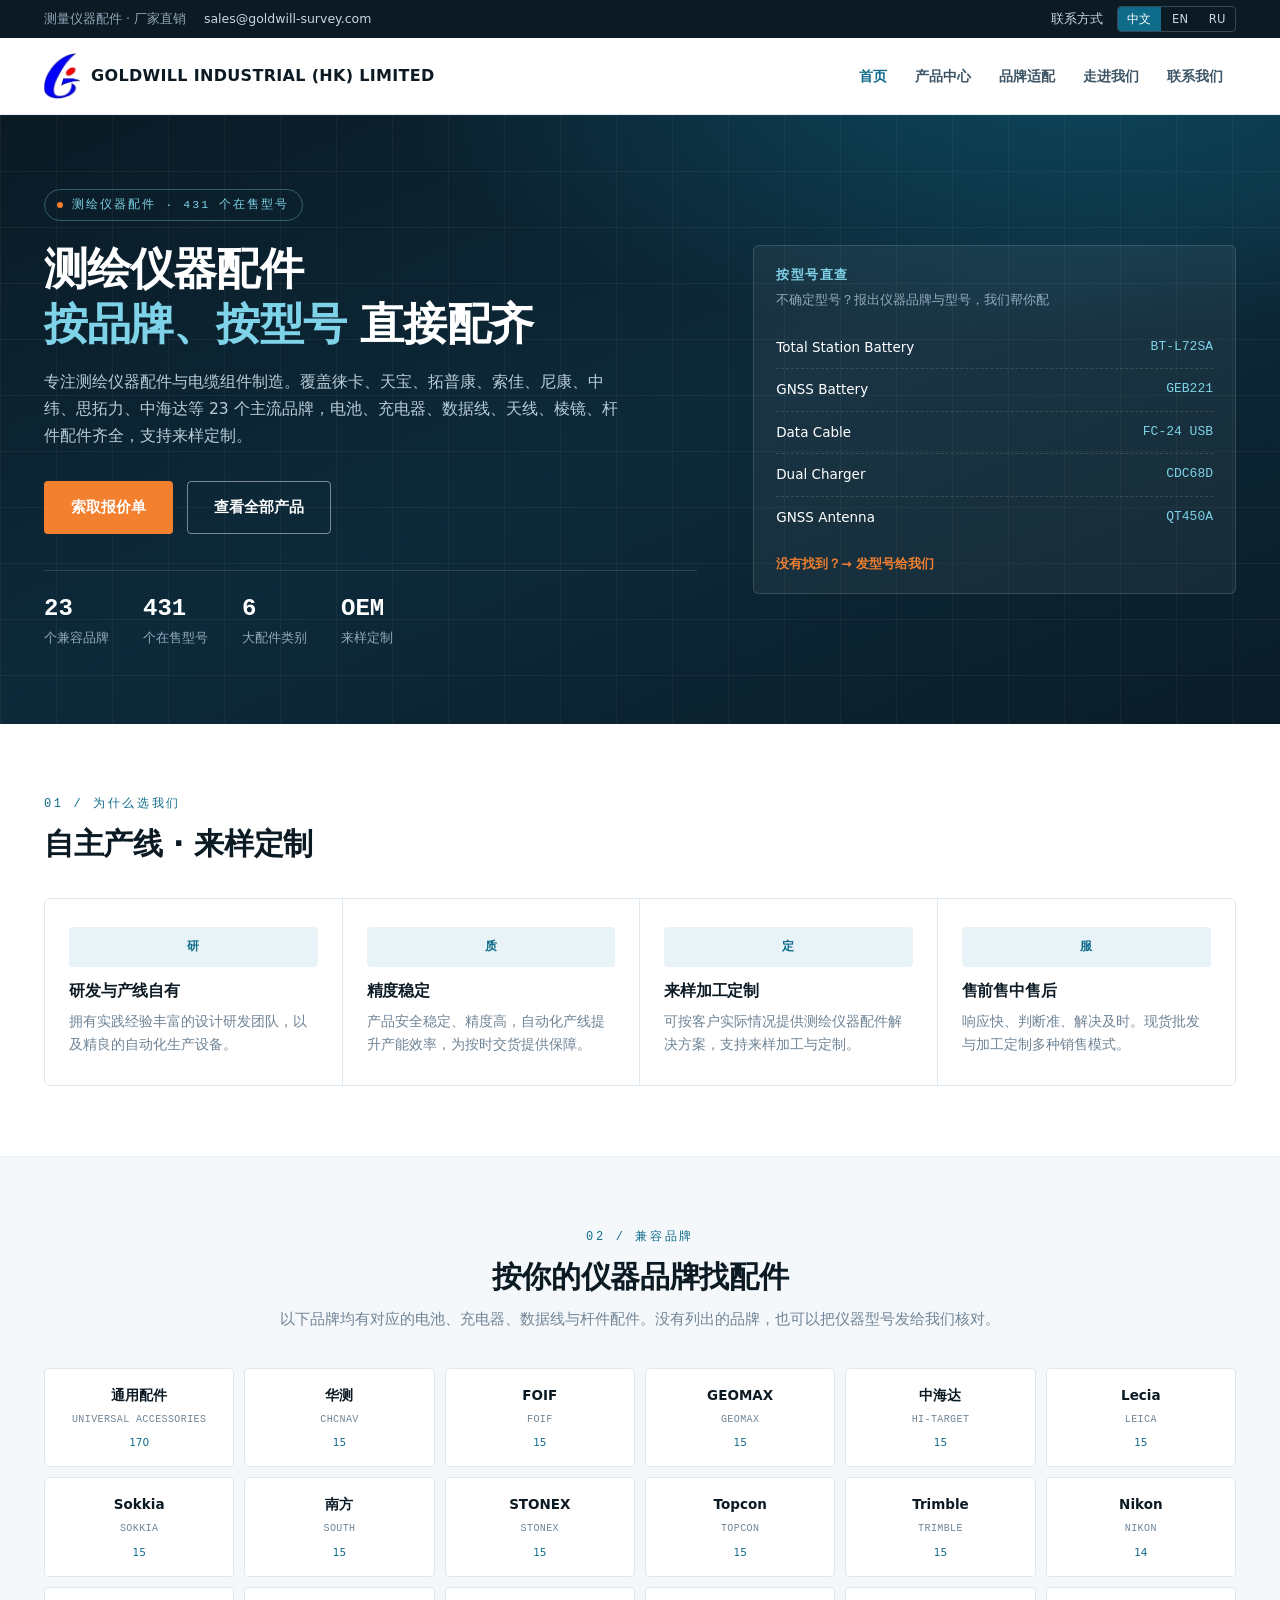
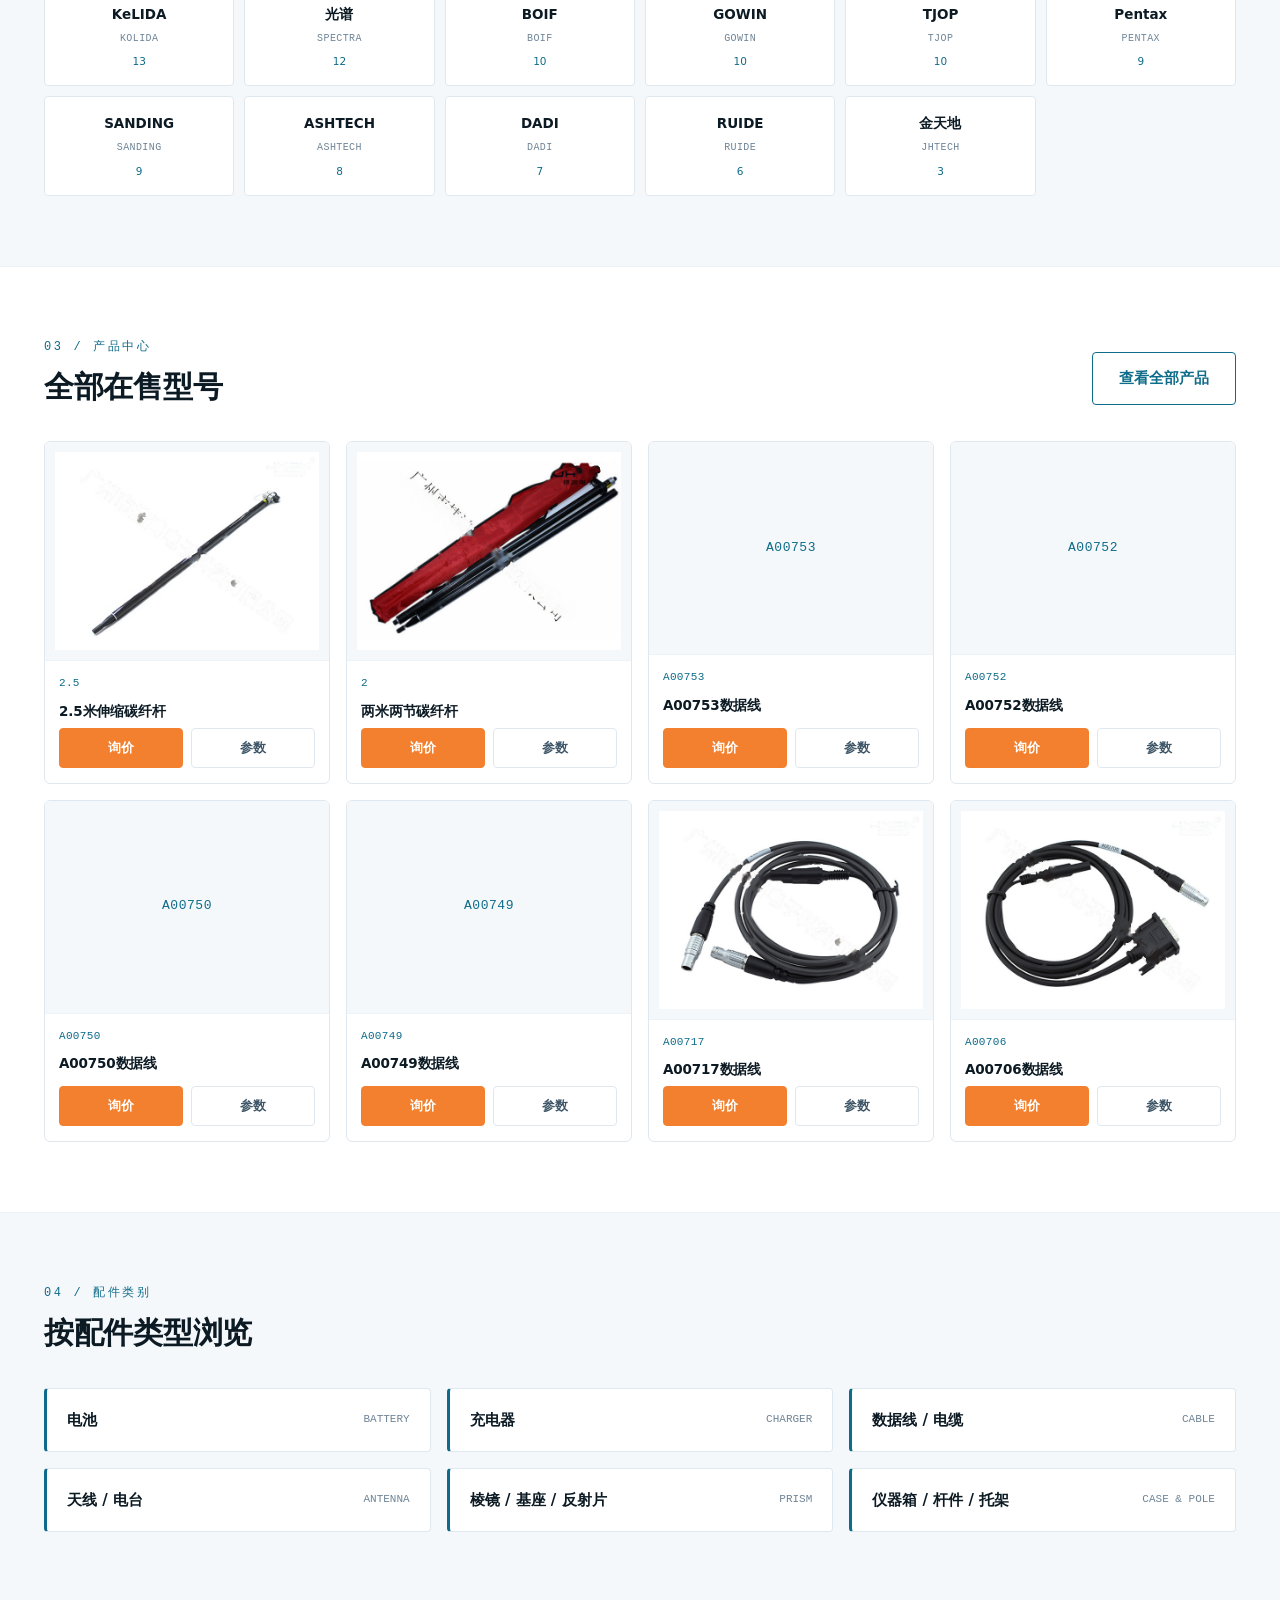
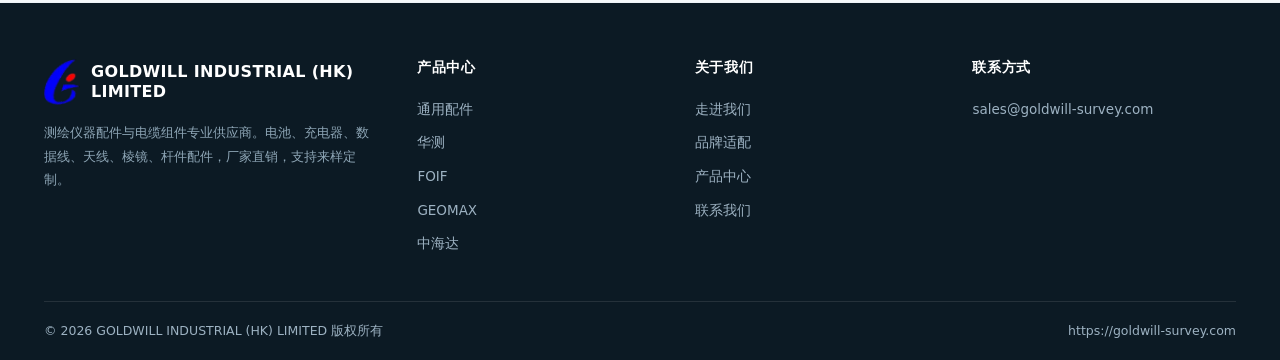
==== commit f5e47501: "Add files via upload" ====
--- a/index.html
+++ b/index.html
@@ -1,4 +1,4 @@
-<!DOCTYPE html><html lang="zh-CN" dir="ltr"><head><meta charset="UTF-8"><meta name="viewport" content="width=device-width,initial-scale=1"><title>测量仪器配件制造商 — 全站仪电池·充电器·数据线·棱镜</title><meta name="description" content="专注测绘仪器配件与电缆组件：覆盖徕卡、天宝、拓普康、索佳、尼康、中纬等 23 个品牌的电池、充电器、数据线、天线、棱镜与杆件配件。支持来样定制。"><link rel="alternate" hreflang="zh-CN" href="https://goldwill-survey.com/index.html"><link rel="alternate" hreflang="en" href="https://goldwill-survey.com/en/index.html"><link rel="alternate" hreflang="ru" href="https://goldwill-survey.com/ru/index.html"><link rel="canonical" href="https://goldwill-survey.com/index.html"><link rel="stylesheet" href="assets/css/style.css"><meta property="og:type" content="website"><meta property="og:title" content="测量仪器配件制造商 — 全站仪电池·充电器·数据线·棱镜"><meta property="og:description" content="专注测绘仪器配件与电缆组件：覆盖徕卡、天宝、拓普康、索佳、尼康、中纬等 23 个品牌的电池、充电器、数据线、天线、棱镜与杆件配件。支持来样定制。"></head><body><div class="topbar"><div class="wrap"><div class="tb-l"><span class="tag">测量仪器配件 · 厂家直销</span><span>sales@goldwill-survey.com</span></div><div class="tb-r"><span>联系方式</span><span class="lang"><a href="index.html" class="on">中文</a><a href="en/index.html">EN</a><a href="ru/index.html">RU</a></span></div></div></div><header class="head"><div class="wrap"><a class="logo" href="index.html"><img class="mark" src="assets/img/logo-mark.png" alt="GOLDWILL" width="76" height="97"><span class="txt"><b>GOLDWILL INDUSTRIAL (HK) LIMITED</b></span></a><nav class="nav" id="nav"><a href="index.html" class="on">首页</a><a href="products.html">产品中心</a><a href="brands.html">品牌适配</a><a href="about.html">走进我们</a><a href="contact.html">联系我们</a></nav><button class="burger" id="burger" aria-label="menu">&#9776;</button></div></header><section class="hero"><div class="wrap"><div><span class="eyebrow"><i></i>测绘仪器配件 · 431 个在售型号</span><h1>测绘仪器配件<br><em>按品牌、按型号</em> 直接配齐</h1><p class="lead">专注测绘仪器配件与电缆组件制造。覆盖徕卡、天宝、拓普康、索佳、尼康、中纬、思拓力、中海达等 23 个主流品牌，电池、充电器、数据线、天线、棱镜、杆件配件齐全，支持来样定制。</p><div class="cta"><a class="btn btn-p" href="contact.html">索取报价单</a><a class="btn btn-s" href="products.html">查看全部产品</a></div><div class="nums"><div><b>23</b><span>个兼容品牌</span></div><div><b>431</b><span>个在售型号</span></div><div><b>6</b><span>大配件类别</span></div><div><b>OEM</b><span>来样定制</span></div></div></div><aside class="spec-card"><h3>按型号直查</h3><p class="sub">不确定型号？报出仪器品牌与型号，我们帮你配</p><ul><li><span>Total Station Battery</span><code>BT-L72SA</code></li><li><span>GNSS Battery</span><code>GEB221</code></li><li><span>Data Cable</span><code>FC-24 USB</code></li><li><span>Dual Charger</span><code>CDC68D</code></li><li><span>GNSS Antenna</span><code>QT450A</code></li></ul><a class="more" href="contact.html">没有找到？→ 发型号给我们</a></aside></div></section><section class="sec"><div class="wrap"><div class="sec-head"><span class="no">01 / 为什么选我们</span><h2>自主产线 · 来样定制</h2></div><div class="adv"><div><div class="ic">研</div><h3>研发与产线自有</h3><p>拥有实践经验丰富的设计研发团队，以及精良的自动化生产设备。</p></div><div><div class="ic">质</div><h3>精度稳定</h3><p>产品安全稳定、精度高，自动化产线提升产能效率，为按时交货提供保障。</p></div><div><div class="ic">定</div><h3>来样加工定制</h3><p>可按客户实际情况提供测绘仪器配件解决方案，支持来样加工与定制。</p></div><div><div class="ic">服</div><h3>售前售中售后</h3><p>响应快、判断准、解决及时。现货批发与加工定制多种销售模式。</p></div></div></div></section><section class="sec soft"><div class="wrap"><div class="sec-head center"><span class="no">02 / 兼容品牌</span><h2>按你的仪器品牌找配件</h2><p>以下品牌均有对应的电池、充电器、数据线与杆件配件。没有列出的品牌，也可以把仪器型号发给我们核对。</p></div><div class="brands"><a href="brands.html#universal-accessories"><b>通用配件</b><span>UNIVERSAL ACCESSORIES</span><em>170</em></a><a href="brands.html#chcnav"><b>华测</b><span>CHCNAV</span><em>15</em></a><a href="brands.html#foif"><b>FOIF</b><span>FOIF</span><em>15</em></a><a href="brands.html#geomax"><b>GEOMAX</b><span>GEOMAX</span><em>15</em></a><a href="brands.html#hi-target"><b>中海达</b><span>HI-TARGET</span><em>15</em></a><a href="brands.html#leica"><b>Lecia</b><span>LEICA</span><em>15</em></a><a href="brands.html#sokkia"><b>Sokkia</b><span>SOKKIA</span><em>15</em></a><a href="brands.html#south"><b>南方</b><span>SOUTH</span><em>15</em></a><a href="brands.html#stonex"><b>STONEX</b><span>STONEX</span><em>15</em></a><a href="brands.html#topcon"><b>Topcon</b><span>TOPCON</span><em>15</em></a><a href="brands.html#trimble"><b>Trimble</b><span>TRIMBLE</span><em>15</em></a><a href="brands.html#nikon"><b>Nikon</b><span>NIKON</span><em>14</em></a><a href="brands.html#kolida"><b>KeLIDA</b><span>KOLIDA</span><em>13</em></a><a href="brands.html#spectra"><b>光谱</b><span>SPECTRA</span><em>12</em></a><a href="brands.html#boif"><b>BOIF</b><span>BOIF</span><em>10</em></a><a href="brands.html#gowin"><b>GOWIN</b><span>GOWIN</span><em>10</em></a><a href="brands.html#tjop"><b>TJOP</b><span>TJOP</span><em>10</em></a><a href="brands.html#pentax"><b>Pentax</b><span>PENTAX</span><em>9</em></a><a href="brands.html#sanding"><b>SANDING</b><span>SANDING</span><em>9</em></a><a href="brands.html#ashtech"><b>ASHTECH</b><span>ASHTECH</span><em>8</em></a><a href="brands.html#dadi"><b>DADI</b><span>DADI</span><em>7</em></a><a href="brands.html#ruide"><b>RUIDE</b><span>RUIDE</span><em>6</em></a><a href="brands.html#jhtech"><b>金天地</b><span>JHTECH</span><em>3</em></a></div></div></section><section class="sec"><div class="wrap"><div class="sec-head row"><div><span class="no">03 / 产品中心</span><h2>全部在售型号</h2></div><a class="btn btn-o" href="products.html">查看全部产品</a></div><div class="pgrid"><article class="pcard" data-b="universal-accessories" data-k="2.5米伸缩碳纤杆 2.5米伸缩碳纤杆 2.5"><div class="ph"><img src="assets/img/products/1301788.jpg" alt="2.5米伸缩碳纤杆" loading="lazy"></div><div class="bd"><span class="mdl">2.5</span><h4>2.5米伸缩碳纤杆</h4><div class="act"><a class="pri" href="contact.html">询价</a><a href="contact.html">参数</a></div></div></article><article class="pcard" data-b="universal-accessories" data-k="两米两节碳纤杆 2.5米伸缩碳纤杆 2"><div class="ph"><img src="assets/img/products/1301789.jpg" alt="两米两节碳纤杆" loading="lazy"></div><div class="bd"><span class="mdl">2</span><h4>两米两节碳纤杆</h4><div class="act"><a class="pri" href="contact.html">询价</a><a href="contact.html">参数</a></div></div></article><article class="pcard" data-b="universal-accessories" data-k="a00753数据线 gps数据线 a00753"><div class="ph"><img src="assets/img/products/1302201.jpg" alt="A00753数据线" loading="lazy"></div><div class="bd"><span class="mdl">A00753</span><h4>A00753数据线</h4><div class="act"><a class="pri" href="contact.html">询价</a><a href="contact.html">参数</a></div></div></article><article class="pcard" data-b="universal-accessories" data-k="a00752数据线 gps数据线 a00752"><div class="ph"><img src="assets/img/products/1302202.jpg" alt="A00752数据线" loading="lazy"></div><div class="bd"><span class="mdl">A00752</span><h4>A00752数据线</h4><div class="act"><a class="pri" href="contact.html">询价</a><a href="contact.html">参数</a></div></div></article><article class="pcard" data-b="universal-accessories" data-k="a00750数据线 gps数据线 a00750"><div class="ph"><img src="assets/img/products/1302203.jpg" alt="A00750数据线" loading="lazy"></div><div class="bd"><span class="mdl">A00750</span><h4>A00750数据线</h4><div class="act"><a class="pri" href="contact.html">询价</a><a href="contact.html">参数</a></div></div></article><article class="pcard" data-b="universal-accessories" data-k="a00749数据线 gps数据线 a00749"><div class="ph"><img src="assets/img/products/1302204.jpg" alt="A00749数据线" loading="lazy"></div><div class="bd"><span class="mdl">A00749</span><h4>A00749数据线</h4><div class="act"><a class="pri" href="contact.html">询价</a><a href="contact.html">参数</a></div></div></article><article class="pcard" data-b="universal-accessories" data-k="a00717数据线 gps数据线 a00717"><div class="ph"><img src="assets/img/products/1302205.jpg" alt="A00717数据线" loading="lazy"></div><div class="bd"><span class="mdl">A00717</span><h4>A00717数据线</h4><div class="act"><a class="pri" href="contact.html">询价</a><a href="contact.html">参数</a></div></div></article><article class="pcard" data-b="universal-accessories" data-k="a00706数据线 gps数据线 a00706"><div class="ph"><img src="assets/img/products/1302206.jpg" alt="A00706数据线" loading="lazy"></div><div class="bd"><span class="mdl">A00706</span><h4>A00706数据线</h4><div class="act"><a class="pri" href="contact.html">询价</a><a href="contact.html">参数</a></div></div></article></div></div></section><section class="sec soft"><div class="wrap"><div class="sec-head"><span class="no">04 / 配件类别</span><h2>按配件类型浏览</h2></div><div class="cats"><a href="products.html"><b>电池</b><span>BATTERY</span></a><a href="products.html"><b>充电器</b><span>CHARGER</span></a><a href="products.html"><b>数据线 / 电缆</b><span>CABLE</span></a><a href="products.html"><b>天线 / 电台</b><span>ANTENNA</span></a><a href="products.html"><b>棱镜 / 基座 / 反射片</b><span>PRISM</span></a><a href="products.html"><b>仪器箱 / 杆件 / 托架</b><span>CASE &amp; POLE</span></a></div></div></section><footer class="foot"><div class="wrap"><div class="cols"><div><a class="logo" href="index.html"><img class="mark" src="assets/img/logo-mark.png" alt="GOLDWILL" width="76" height="97"><span class="txt"><b>GOLDWILL INDUSTRIAL (HK) LIMITED</b></span></a><p class="desc">测绘仪器配件与电缆组件专业供应商。电池、充电器、数据线、天线、棱镜、杆件配件，厂家直销，支持来样定制。</p></div><div><h4>产品中心</h4><ul><li><a href="products.html#universal-accessories">通用配件</a></li><li><a href="products.html#chcnav">华测</a></li><li><a href="products.html#foif">FOIF</a></li><li><a href="products.html#geomax">GEOMAX</a></li><li><a href="products.html#hi-target">中海达</a></li></ul></div><div><h4>关于我们</h4><ul><li><a href="about.html">走进我们</a></li><li><a href="brands.html">品牌适配</a></li><li><a href="products.html">产品中心</a></li><li><a href="contact.html">联系我们</a></li></ul></div><div><h4>联系方式</h4><ul><li>sales@goldwill-survey.com</li></ul></div></div><div class="bottom"><span>&copy; 2026 GOLDWILL INDUSTRIAL (HK) LIMITED&nbsp;版权所有</span><span>https://goldwill-survey.com</span></div></div></footer><script>
+<!DOCTYPE html><html lang="zh-CN" dir="ltr"><head><meta charset="UTF-8"><meta name="viewport" content="width=device-width,initial-scale=1"><title>测量仪器配件制造商 — 全站仪电池·充电器·数据线·棱镜</title><meta name="description" content="专注测绘仪器配件与电缆组件：覆盖徕卡、天宝、拓普康、索佳、尼康、中纬等 23 个品牌的电池、充电器、数据线、天线、棱镜与杆件配件。支持来样定制。"><link rel="alternate" hreflang="zh-CN" href="https://goldwill-survey.com/index.html"><link rel="alternate" hreflang="en" href="https://goldwill-survey.com/en/index.html"><link rel="alternate" hreflang="ru" href="https://goldwill-survey.com/ru/index.html"><link rel="canonical" href="https://goldwill-survey.com/index.html"><link rel="stylesheet" href="assets/css/style.css"><meta property="og:type" content="website"><meta property="og:title" content="测量仪器配件制造商 — 全站仪电池·充电器·数据线·棱镜"><meta property="og:description" content="专注测绘仪器配件与电缆组件：覆盖徕卡、天宝、拓普康、索佳、尼康、中纬等 23 个品牌的电池、充电器、数据线、天线、棱镜与杆件配件。支持来样定制。"></head><body><div class="topbar"><div class="wrap"><div class="tb-l"><span class="tag">测量仪器配件 · 厂家直销</span><span>sales@goldwill-survey.com</span></div><div class="tb-r"><span>联系方式</span><span class="lang"><a href="index.html" class="on">中文</a><a href="en/index.html">EN</a><a href="ru/index.html">RU</a></span></div></div></div><header class="head"><div class="wrap"><a class="logo" href="index.html"><img class="mark" src="assets/img/logo-mark.png" alt="GOLDWILL" width="76" height="97"><span class="txt"><b>GOLDWILL INDUSTRIAL (HK) LIMITED</b></span></a><nav class="nav" id="nav"><a href="index.html" class="on">首页</a><a href="products.html">产品中心</a><a href="brands.html">品牌适配</a><a href="about.html">走进我们</a><a href="contact.html">联系我们</a></nav><button class="burger" id="burger" aria-label="menu">&#9776;</button></div></header><section class="hero"><div class="wrap"><div><span class="eyebrow"><i></i>测绘仪器配件 · 431 个在售型号</span><h1>测绘仪器配件<br><em>按品牌、按型号</em> 直接配齐</h1><p class="lead">专注测绘仪器配件与电缆组件制造。覆盖徕卡、天宝、拓普康、索佳、尼康、中纬、思拓力、中海达等 23 个主流品牌，电池、充电器、数据线、天线、棱镜、杆件配件齐全，支持来样定制。</p><div class="cta"><a class="btn btn-p" href="contact.html">索取报价单</a><a class="btn btn-s" href="products.html">查看全部产品</a></div><div class="nums"><div><b>23</b><span>个兼容品牌</span></div><div><b>431</b><span>个在售型号</span></div><div><b>6</b><span>大配件类别</span></div><div><b>OEM</b><span>来样定制</span></div></div></div><aside class="spec-card"><h3>按型号直查</h3><p class="sub">不确定型号？报出仪器品牌与型号，我们帮你配</p><ul><li><span>Total Station Battery</span><code>BT-L72SA</code></li><li><span>GNSS Battery</span><code>GEB221</code></li><li><span>Data Cable</span><code>FC-24 USB</code></li><li><span>Dual Charger</span><code>CDC68D</code></li><li><span>GNSS Antenna</span><code>QT450A</code></li></ul><a class="more" href="contact.html">没有找到？→ 发型号给我们</a></aside></div></section><section class="sec"><div class="wrap"><div class="sec-head"><span class="no">01 / 为什么选我们</span><h2>自主产线 · 来样定制</h2></div><div class="adv"><div><div class="ic">研</div><h3>研发与产线自有</h3><p>拥有实践经验丰富的设计研发团队，以及精良的自动化生产设备。</p></div><div><div class="ic">质</div><h3>精度稳定</h3><p>产品安全稳定、精度高，自动化产线提升产能效率，为按时交货提供保障。</p></div><div><div class="ic">定</div><h3>来样加工定制</h3><p>可按客户实际情况提供测绘仪器配件解决方案，支持来样加工与定制。</p></div><div><div class="ic">服</div><h3>售前售中售后</h3><p>响应快、判断准、解决及时。现货批发与加工定制多种销售模式。</p></div></div></div></section><section class="sec soft"><div class="wrap"><div class="sec-head center"><span class="no">02 / 兼容品牌</span><h2>按你的仪器品牌找配件</h2><p>以下品牌均有对应的电池、充电器、数据线与杆件配件。没有列出的品牌，也可以把仪器型号发给我们核对。</p></div><div class="brands"><a href="brands.html#universal-accessories"><b>通用配件</b><span>UNIVERSAL ACCESSORIES</span><em>170</em></a><a href="brands.html#chcnav"><b>华测</b><span>CHCNAV</span><em>15</em></a><a href="brands.html#foif"><b>FOIF</b><span>FOIF</span><em>15</em></a><a href="brands.html#geomax"><b>GEOMAX</b><span>GEOMAX</span><em>15</em></a><a href="brands.html#hi-target"><b>中海达</b><span>HI-TARGET</span><em>15</em></a><a href="brands.html#leica"><b>Lecia</b><span>LEICA</span><em>15</em></a><a href="brands.html#sokkia"><b>Sokkia</b><span>SOKKIA</span><em>15</em></a><a href="brands.html#south"><b>南方</b><span>SOUTH</span><em>15</em></a><a href="brands.html#stonex"><b>STONEX</b><span>STONEX</span><em>15</em></a><a href="brands.html#topcon"><b>Topcon</b><span>TOPCON</span><em>15</em></a><a href="brands.html#trimble"><b>Trimble</b><span>TRIMBLE</span><em>15</em></a><a href="brands.html#nikon"><b>Nikon</b><span>NIKON</span><em>14</em></a><a href="brands.html#kolida"><b>KeLIDA</b><span>KOLIDA</span><em>13</em></a><a href="brands.html#spectra"><b>光谱</b><span>SPECTRA</span><em>12</em></a><a href="brands.html#boif"><b>BOIF</b><span>BOIF</span><em>10</em></a><a href="brands.html#gowin"><b>GOWIN</b><span>GOWIN</span><em>10</em></a><a href="brands.html#tjop"><b>TJOP</b><span>TJOP</span><em>10</em></a><a href="brands.html#pentax"><b>Pentax</b><span>PENTAX</span><em>9</em></a><a href="brands.html#sanding"><b>SANDING</b><span>SANDING</span><em>9</em></a><a href="brands.html#ashtech"><b>ASHTECH</b><span>ASHTECH</span><em>8</em></a><a href="brands.html#dadi"><b>DADI</b><span>DADI</span><em>7</em></a><a href="brands.html#ruide"><b>RUIDE</b><span>RUIDE</span><em>6</em></a><a href="brands.html#jhtech"><b>金天地</b><span>JHTECH</span><em>3</em></a></div></div></section><section class="sec"><div class="wrap"><div class="sec-head row"><div><span class="no">03 / 产品中心</span><h2>全部在售型号</h2></div><a class="btn btn-o" href="products.html">查看全部产品</a></div><div class="pgrid"><article class="pcard" data-b="universal-accessories" data-k="2.5米伸缩碳纤杆 2.5米伸缩碳纤杆 2.5"><div class="ph"><img src="assets/img/products/1301788.jpg" alt="2.5米伸缩碳纤杆" loading="lazy"></div><div class="bd"><span class="mdl">2.5</span><h4>2.5米伸缩碳纤杆</h4><div class="act"><a class="pri" href="contact.html">询价</a><a href="contact.html">参数</a></div></div></article><article class="pcard" data-b="universal-accessories" data-k="两米两节碳纤杆 2.5米伸缩碳纤杆 2"><div class="ph"><img src="assets/img/products/1301789.jpg" alt="两米两节碳纤杆" loading="lazy"></div><div class="bd"><span class="mdl">2</span><h4>两米两节碳纤杆</h4><div class="act"><a class="pri" href="contact.html">询价</a><a href="contact.html">参数</a></div></div></article><article class="pcard" data-b="universal-accessories" data-k="a00753数据线 gps数据线 a00753"><div class="ph"><span class="ph-t">A00753</span></div><div class="bd"><span class="mdl">A00753</span><h4>A00753数据线</h4><div class="act"><a class="pri" href="contact.html">询价</a><a href="contact.html">参数</a></div></div></article><article class="pcard" data-b="universal-accessories" data-k="a00752数据线 gps数据线 a00752"><div class="ph"><span class="ph-t">A00752</span></div><div class="bd"><span class="mdl">A00752</span><h4>A00752数据线</h4><div class="act"><a class="pri" href="contact.html">询价</a><a href="contact.html">参数</a></div></div></article><article class="pcard" data-b="universal-accessories" data-k="a00750数据线 gps数据线 a00750"><div class="ph"><span class="ph-t">A00750</span></div><div class="bd"><span class="mdl">A00750</span><h4>A00750数据线</h4><div class="act"><a class="pri" href="contact.html">询价</a><a href="contact.html">参数</a></div></div></article><article class="pcard" data-b="universal-accessories" data-k="a00749数据线 gps数据线 a00749"><div class="ph"><span class="ph-t">A00749</span></div><div class="bd"><span class="mdl">A00749</span><h4>A00749数据线</h4><div class="act"><a class="pri" href="contact.html">询价</a><a href="contact.html">参数</a></div></div></article><article class="pcard" data-b="universal-accessories" data-k="a00717数据线 gps数据线 a00717"><div class="ph"><img src="assets/img/products/1302205.jpg" alt="A00717数据线" loading="lazy"></div><div class="bd"><span class="mdl">A00717</span><h4>A00717数据线</h4><div class="act"><a class="pri" href="contact.html">询价</a><a href="contact.html">参数</a></div></div></article><article class="pcard" data-b="universal-accessories" data-k="a00706数据线 gps数据线 a00706"><div class="ph"><img src="assets/img/products/1302206.jpg" alt="A00706数据线" loading="lazy"></div><div class="bd"><span class="mdl">A00706</span><h4>A00706数据线</h4><div class="act"><a class="pri" href="contact.html">询价</a><a href="contact.html">参数</a></div></div></article></div></div></section><section class="sec soft"><div class="wrap"><div class="sec-head"><span class="no">04 / 配件类别</span><h2>按配件类型浏览</h2></div><div class="cats"><a href="products.html"><b>电池</b><span>BATTERY</span></a><a href="products.html"><b>充电器</b><span>CHARGER</span></a><a href="products.html"><b>数据线 / 电缆</b><span>CABLE</span></a><a href="products.html"><b>天线 / 电台</b><span>ANTENNA</span></a><a href="products.html"><b>棱镜 / 基座 / 反射片</b><span>PRISM</span></a><a href="products.html"><b>仪器箱 / 杆件 / 托架</b><span>CASE &amp; POLE</span></a></div></div></section><footer class="foot"><div class="wrap"><div class="cols"><div><a class="logo" href="index.html"><img class="mark" src="assets/img/logo-mark.png" alt="GOLDWILL" width="76" height="97"><span class="txt"><b>GOLDWILL INDUSTRIAL (HK) LIMITED</b></span></a><p class="desc">测绘仪器配件与电缆组件专业供应商。电池、充电器、数据线、天线、棱镜、杆件配件，厂家直销，支持来样定制。</p></div><div><h4>产品中心</h4><ul><li><a href="products.html#universal-accessories">通用配件</a></li><li><a href="products.html#chcnav">华测</a></li><li><a href="products.html#foif">FOIF</a></li><li><a href="products.html#geomax">GEOMAX</a></li><li><a href="products.html#hi-target">中海达</a></li></ul></div><div><h4>关于我们</h4><ul><li><a href="about.html">走进我们</a></li><li><a href="brands.html">品牌适配</a></li><li><a href="products.html">产品中心</a></li><li><a href="contact.html">联系我们</a></li></ul></div><div><h4>联系方式</h4><ul><li>sales@goldwill-survey.com</li></ul></div></div><div class="bottom"><span>&copy; 2026 GOLDWILL INDUSTRIAL (HK) LIMITED&nbsp;版权所有</span><span>https://goldwill-survey.com</span></div></div></footer><script>
 (function(){var b=document.getElementById('burger');
 if(b)b.addEventListener('click',function(){document.getElementById('nav').classList.toggle('open');});
 var q=document.getElementById('q');if(!q)return;
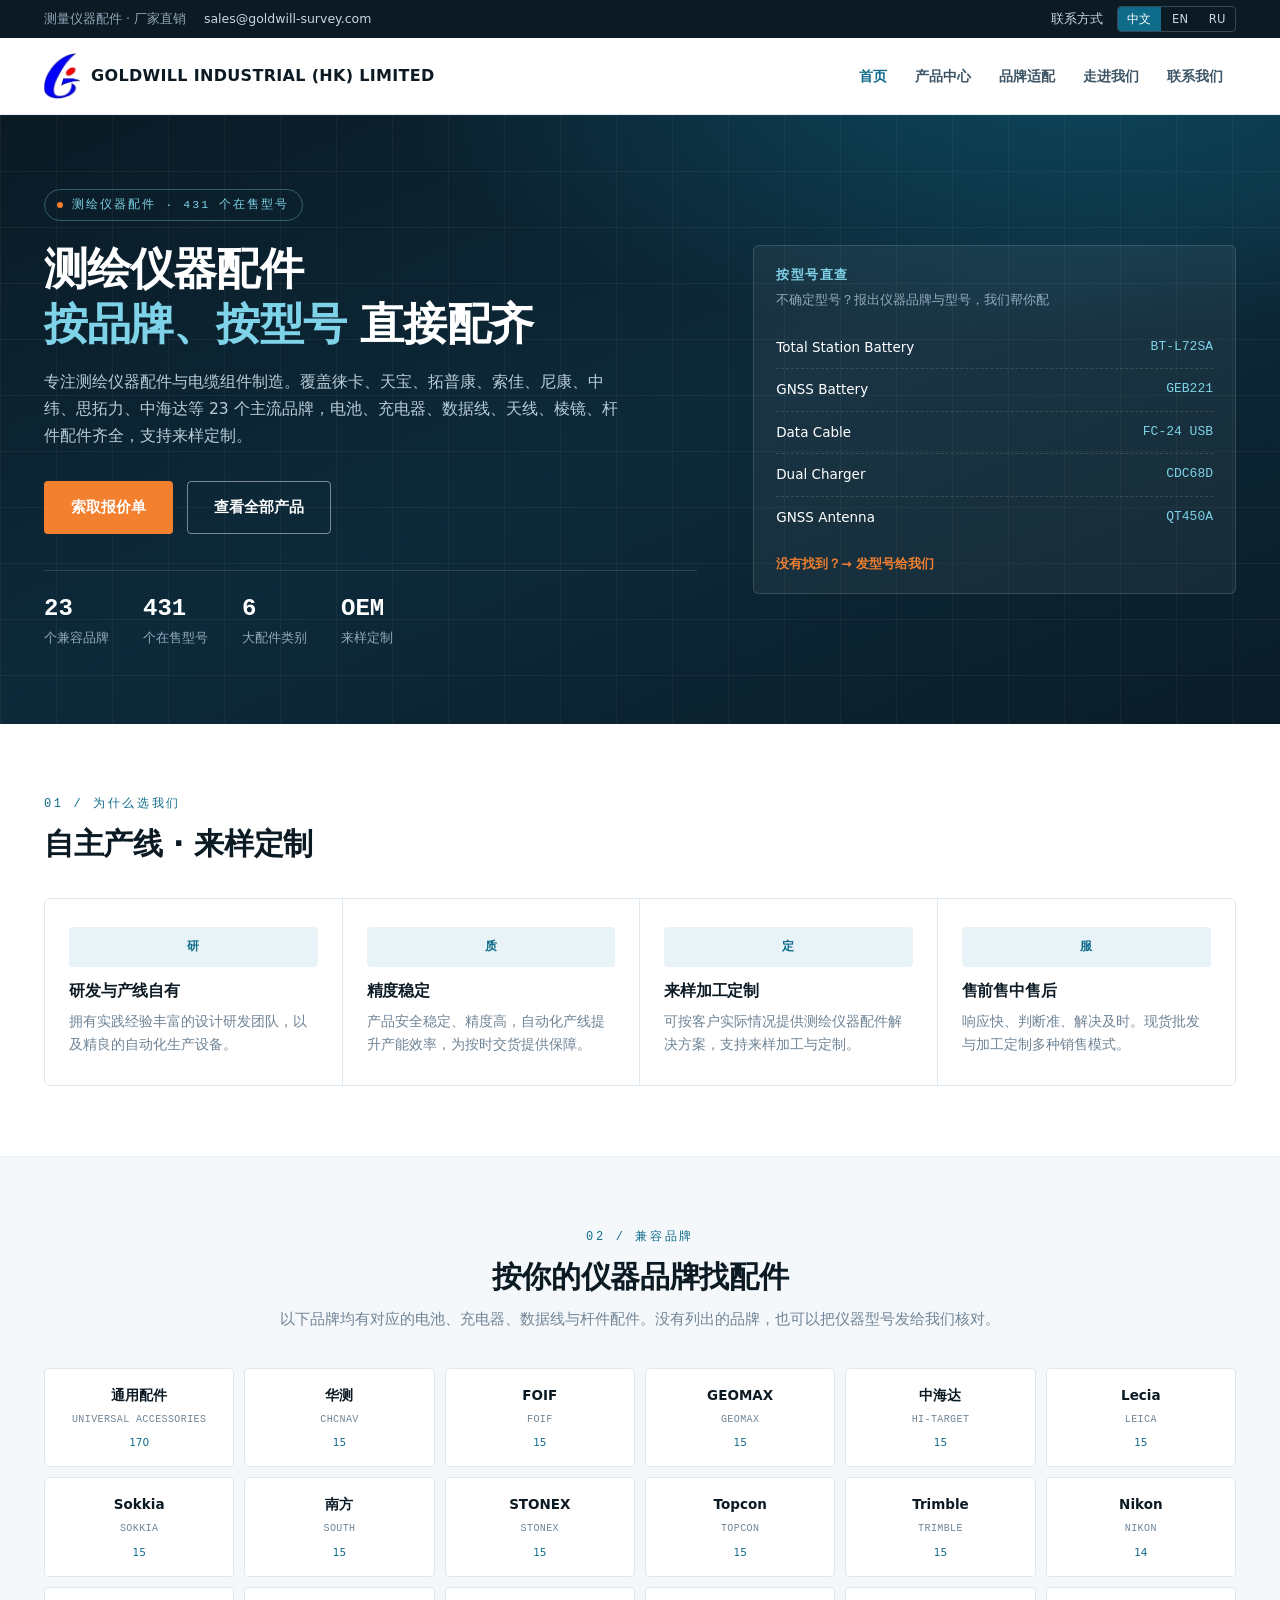
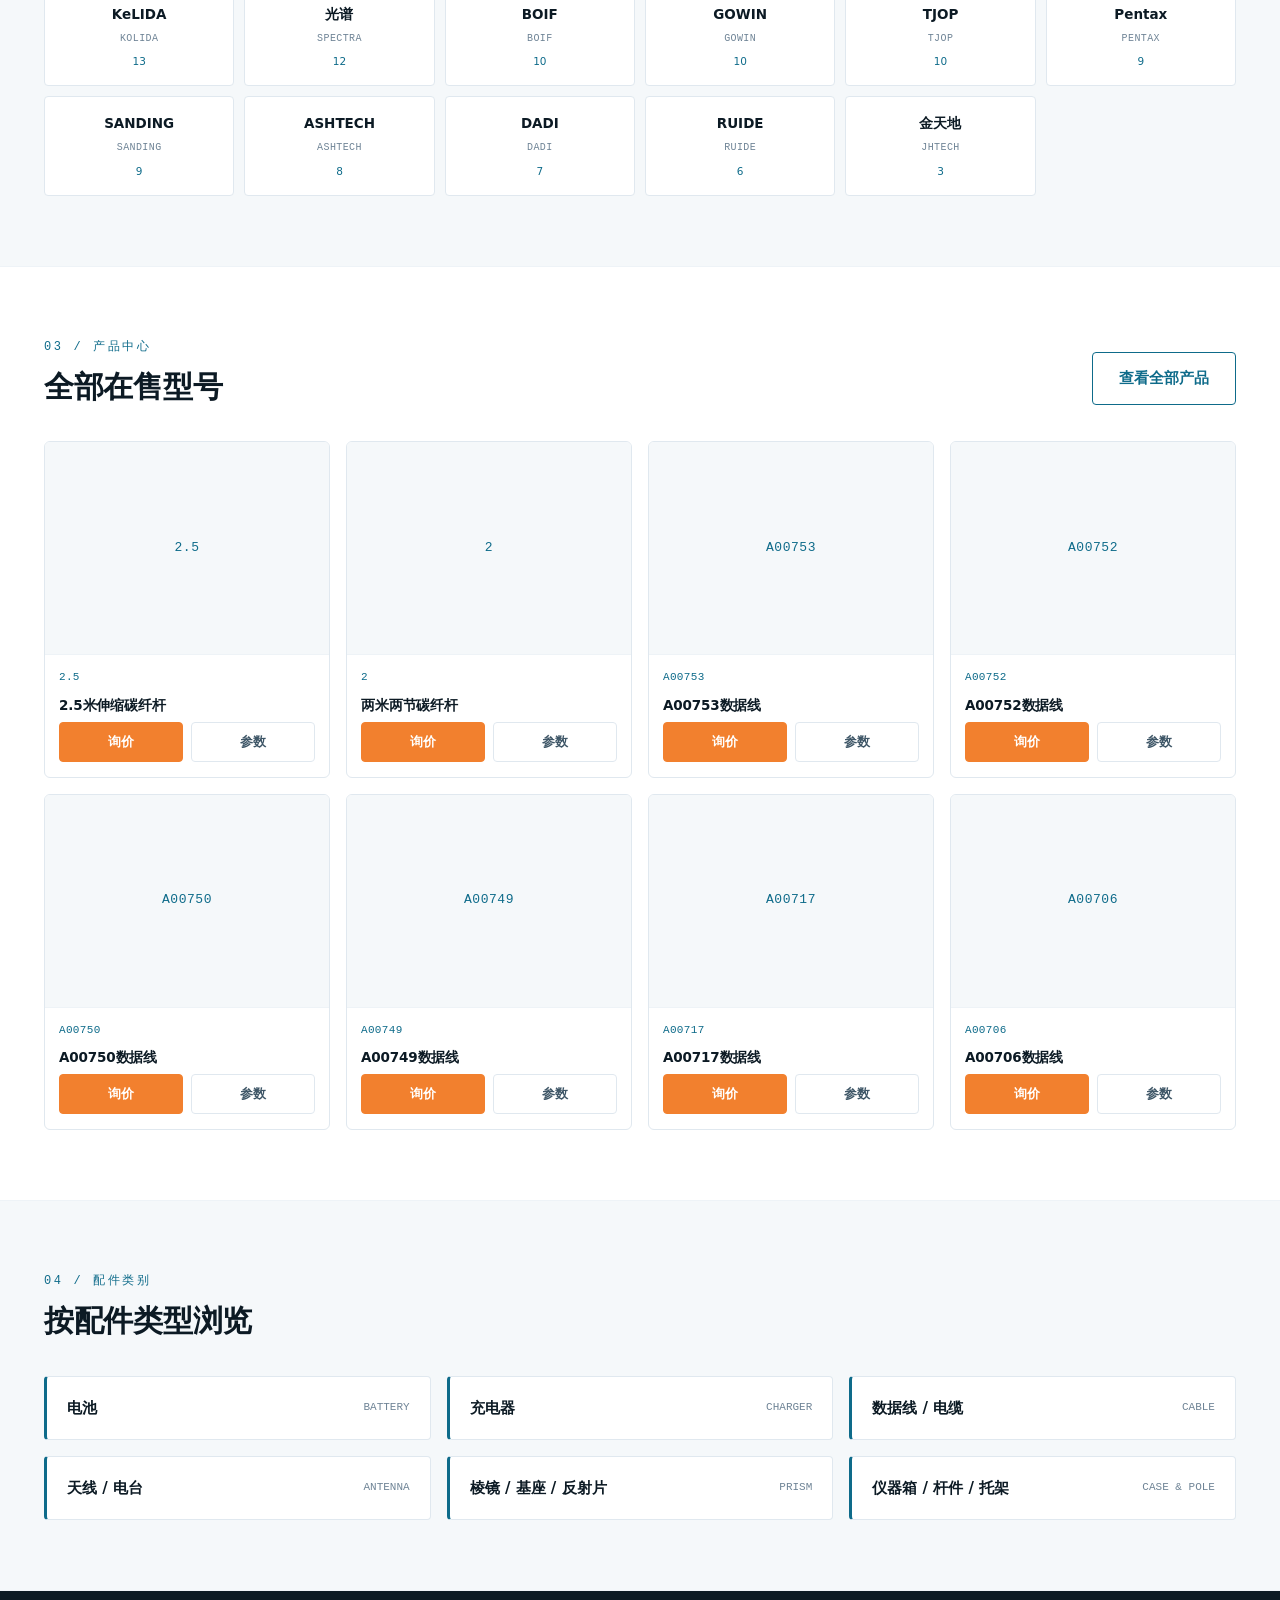
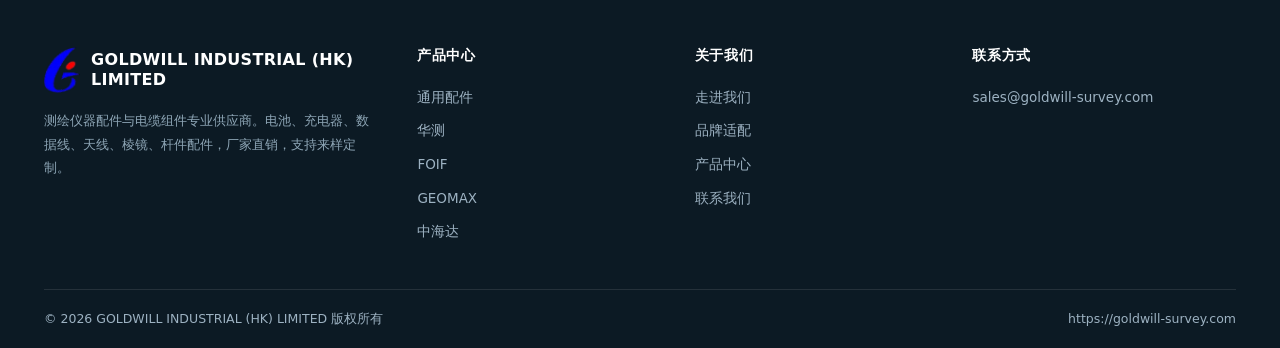
==== commit 552df496: "Add files via upload" ====
--- a/index.html
+++ b/index.html
@@ -1,4 +1,4 @@
-<!DOCTYPE html><html lang="zh-CN" dir="ltr"><head><meta charset="UTF-8"><meta name="viewport" content="width=device-width,initial-scale=1"><title>测量仪器配件制造商 — 全站仪电池·充电器·数据线·棱镜</title><meta name="description" content="专注测绘仪器配件与电缆组件：覆盖徕卡、天宝、拓普康、索佳、尼康、中纬等 23 个品牌的电池、充电器、数据线、天线、棱镜与杆件配件。支持来样定制。"><link rel="alternate" hreflang="zh-CN" href="https://goldwill-survey.com/index.html"><link rel="alternate" hreflang="en" href="https://goldwill-survey.com/en/index.html"><link rel="alternate" hreflang="ru" href="https://goldwill-survey.com/ru/index.html"><link rel="canonical" href="https://goldwill-survey.com/index.html"><link rel="stylesheet" href="assets/css/style.css"><meta property="og:type" content="website"><meta property="og:title" content="测量仪器配件制造商 — 全站仪电池·充电器·数据线·棱镜"><meta property="og:description" content="专注测绘仪器配件与电缆组件：覆盖徕卡、天宝、拓普康、索佳、尼康、中纬等 23 个品牌的电池、充电器、数据线、天线、棱镜与杆件配件。支持来样定制。"></head><body><div class="topbar"><div class="wrap"><div class="tb-l"><span class="tag">测量仪器配件 · 厂家直销</span><span>sales@goldwill-survey.com</span></div><div class="tb-r"><span>联系方式</span><span class="lang"><a href="index.html" class="on">中文</a><a href="en/index.html">EN</a><a href="ru/index.html">RU</a></span></div></div></div><header class="head"><div class="wrap"><a class="logo" href="index.html"><img class="mark" src="assets/img/logo-mark.png" alt="GOLDWILL" width="76" height="97"><span class="txt"><b>GOLDWILL INDUSTRIAL (HK) LIMITED</b></span></a><nav class="nav" id="nav"><a href="index.html" class="on">首页</a><a href="products.html">产品中心</a><a href="brands.html">品牌适配</a><a href="about.html">走进我们</a><a href="contact.html">联系我们</a></nav><button class="burger" id="burger" aria-label="menu">&#9776;</button></div></header><section class="hero"><div class="wrap"><div><span class="eyebrow"><i></i>测绘仪器配件 · 431 个在售型号</span><h1>测绘仪器配件<br><em>按品牌、按型号</em> 直接配齐</h1><p class="lead">专注测绘仪器配件与电缆组件制造。覆盖徕卡、天宝、拓普康、索佳、尼康、中纬、思拓力、中海达等 23 个主流品牌，电池、充电器、数据线、天线、棱镜、杆件配件齐全，支持来样定制。</p><div class="cta"><a class="btn btn-p" href="contact.html">索取报价单</a><a class="btn btn-s" href="products.html">查看全部产品</a></div><div class="nums"><div><b>23</b><span>个兼容品牌</span></div><div><b>431</b><span>个在售型号</span></div><div><b>6</b><span>大配件类别</span></div><div><b>OEM</b><span>来样定制</span></div></div></div><aside class="spec-card"><h3>按型号直查</h3><p class="sub">不确定型号？报出仪器品牌与型号，我们帮你配</p><ul><li><span>Total Station Battery</span><code>BT-L72SA</code></li><li><span>GNSS Battery</span><code>GEB221</code></li><li><span>Data Cable</span><code>FC-24 USB</code></li><li><span>Dual Charger</span><code>CDC68D</code></li><li><span>GNSS Antenna</span><code>QT450A</code></li></ul><a class="more" href="contact.html">没有找到？→ 发型号给我们</a></aside></div></section><section class="sec"><div class="wrap"><div class="sec-head"><span class="no">01 / 为什么选我们</span><h2>自主产线 · 来样定制</h2></div><div class="adv"><div><div class="ic">研</div><h3>研发与产线自有</h3><p>拥有实践经验丰富的设计研发团队，以及精良的自动化生产设备。</p></div><div><div class="ic">质</div><h3>精度稳定</h3><p>产品安全稳定、精度高，自动化产线提升产能效率，为按时交货提供保障。</p></div><div><div class="ic">定</div><h3>来样加工定制</h3><p>可按客户实际情况提供测绘仪器配件解决方案，支持来样加工与定制。</p></div><div><div class="ic">服</div><h3>售前售中售后</h3><p>响应快、判断准、解决及时。现货批发与加工定制多种销售模式。</p></div></div></div></section><section class="sec soft"><div class="wrap"><div class="sec-head center"><span class="no">02 / 兼容品牌</span><h2>按你的仪器品牌找配件</h2><p>以下品牌均有对应的电池、充电器、数据线与杆件配件。没有列出的品牌，也可以把仪器型号发给我们核对。</p></div><div class="brands"><a href="brands.html#universal-accessories"><b>通用配件</b><span>UNIVERSAL ACCESSORIES</span><em>170</em></a><a href="brands.html#chcnav"><b>华测</b><span>CHCNAV</span><em>15</em></a><a href="brands.html#foif"><b>FOIF</b><span>FOIF</span><em>15</em></a><a href="brands.html#geomax"><b>GEOMAX</b><span>GEOMAX</span><em>15</em></a><a href="brands.html#hi-target"><b>中海达</b><span>HI-TARGET</span><em>15</em></a><a href="brands.html#leica"><b>Lecia</b><span>LEICA</span><em>15</em></a><a href="brands.html#sokkia"><b>Sokkia</b><span>SOKKIA</span><em>15</em></a><a href="brands.html#south"><b>南方</b><span>SOUTH</span><em>15</em></a><a href="brands.html#stonex"><b>STONEX</b><span>STONEX</span><em>15</em></a><a href="brands.html#topcon"><b>Topcon</b><span>TOPCON</span><em>15</em></a><a href="brands.html#trimble"><b>Trimble</b><span>TRIMBLE</span><em>15</em></a><a href="brands.html#nikon"><b>Nikon</b><span>NIKON</span><em>14</em></a><a href="brands.html#kolida"><b>KeLIDA</b><span>KOLIDA</span><em>13</em></a><a href="brands.html#spectra"><b>光谱</b><span>SPECTRA</span><em>12</em></a><a href="brands.html#boif"><b>BOIF</b><span>BOIF</span><em>10</em></a><a href="brands.html#gowin"><b>GOWIN</b><span>GOWIN</span><em>10</em></a><a href="brands.html#tjop"><b>TJOP</b><span>TJOP</span><em>10</em></a><a href="brands.html#pentax"><b>Pentax</b><span>PENTAX</span><em>9</em></a><a href="brands.html#sanding"><b>SANDING</b><span>SANDING</span><em>9</em></a><a href="brands.html#ashtech"><b>ASHTECH</b><span>ASHTECH</span><em>8</em></a><a href="brands.html#dadi"><b>DADI</b><span>DADI</span><em>7</em></a><a href="brands.html#ruide"><b>RUIDE</b><span>RUIDE</span><em>6</em></a><a href="brands.html#jhtech"><b>金天地</b><span>JHTECH</span><em>3</em></a></div></div></section><section class="sec"><div class="wrap"><div class="sec-head row"><div><span class="no">03 / 产品中心</span><h2>全部在售型号</h2></div><a class="btn btn-o" href="products.html">查看全部产品</a></div><div class="pgrid"><article class="pcard" data-b="universal-accessories" data-k="2.5米伸缩碳纤杆 2.5米伸缩碳纤杆 2.5"><div class="ph"><img src="assets/img/products/1301788.jpg" alt="2.5米伸缩碳纤杆" loading="lazy"></div><div class="bd"><span class="mdl">2.5</span><h4>2.5米伸缩碳纤杆</h4><div class="act"><a class="pri" href="contact.html">询价</a><a href="contact.html">参数</a></div></div></article><article class="pcard" data-b="universal-accessories" data-k="两米两节碳纤杆 2.5米伸缩碳纤杆 2"><div class="ph"><img src="assets/img/products/1301789.jpg" alt="两米两节碳纤杆" loading="lazy"></div><div class="bd"><span class="mdl">2</span><h4>两米两节碳纤杆</h4><div class="act"><a class="pri" href="contact.html">询价</a><a href="contact.html">参数</a></div></div></article><article class="pcard" data-b="universal-accessories" data-k="a00753数据线 gps数据线 a00753"><div class="ph"><span class="ph-t">A00753</span></div><div class="bd"><span class="mdl">A00753</span><h4>A00753数据线</h4><div class="act"><a class="pri" href="contact.html">询价</a><a href="contact.html">参数</a></div></div></article><article class="pcard" data-b="universal-accessories" data-k="a00752数据线 gps数据线 a00752"><div class="ph"><span class="ph-t">A00752</span></div><div class="bd"><span class="mdl">A00752</span><h4>A00752数据线</h4><div class="act"><a class="pri" href="contact.html">询价</a><a href="contact.html">参数</a></div></div></article><article class="pcard" data-b="universal-accessories" data-k="a00750数据线 gps数据线 a00750"><div class="ph"><span class="ph-t">A00750</span></div><div class="bd"><span class="mdl">A00750</span><h4>A00750数据线</h4><div class="act"><a class="pri" href="contact.html">询价</a><a href="contact.html">参数</a></div></div></article><article class="pcard" data-b="universal-accessories" data-k="a00749数据线 gps数据线 a00749"><div class="ph"><span class="ph-t">A00749</span></div><div class="bd"><span class="mdl">A00749</span><h4>A00749数据线</h4><div class="act"><a class="pri" href="contact.html">询价</a><a href="contact.html">参数</a></div></div></article><article class="pcard" data-b="universal-accessories" data-k="a00717数据线 gps数据线 a00717"><div class="ph"><img src="assets/img/products/1302205.jpg" alt="A00717数据线" loading="lazy"></div><div class="bd"><span class="mdl">A00717</span><h4>A00717数据线</h4><div class="act"><a class="pri" href="contact.html">询价</a><a href="contact.html">参数</a></div></div></article><article class="pcard" data-b="universal-accessories" data-k="a00706数据线 gps数据线 a00706"><div class="ph"><img src="assets/img/products/1302206.jpg" alt="A00706数据线" loading="lazy"></div><div class="bd"><span class="mdl">A00706</span><h4>A00706数据线</h4><div class="act"><a class="pri" href="contact.html">询价</a><a href="contact.html">参数</a></div></div></article></div></div></section><section class="sec soft"><div class="wrap"><div class="sec-head"><span class="no">04 / 配件类别</span><h2>按配件类型浏览</h2></div><div class="cats"><a href="products.html"><b>电池</b><span>BATTERY</span></a><a href="products.html"><b>充电器</b><span>CHARGER</span></a><a href="products.html"><b>数据线 / 电缆</b><span>CABLE</span></a><a href="products.html"><b>天线 / 电台</b><span>ANTENNA</span></a><a href="products.html"><b>棱镜 / 基座 / 反射片</b><span>PRISM</span></a><a href="products.html"><b>仪器箱 / 杆件 / 托架</b><span>CASE &amp; POLE</span></a></div></div></section><footer class="foot"><div class="wrap"><div class="cols"><div><a class="logo" href="index.html"><img class="mark" src="assets/img/logo-mark.png" alt="GOLDWILL" width="76" height="97"><span class="txt"><b>GOLDWILL INDUSTRIAL (HK) LIMITED</b></span></a><p class="desc">测绘仪器配件与电缆组件专业供应商。电池、充电器、数据线、天线、棱镜、杆件配件，厂家直销，支持来样定制。</p></div><div><h4>产品中心</h4><ul><li><a href="products.html#universal-accessories">通用配件</a></li><li><a href="products.html#chcnav">华测</a></li><li><a href="products.html#foif">FOIF</a></li><li><a href="products.html#geomax">GEOMAX</a></li><li><a href="products.html#hi-target">中海达</a></li></ul></div><div><h4>关于我们</h4><ul><li><a href="about.html">走进我们</a></li><li><a href="brands.html">品牌适配</a></li><li><a href="products.html">产品中心</a></li><li><a href="contact.html">联系我们</a></li></ul></div><div><h4>联系方式</h4><ul><li>sales@goldwill-survey.com</li></ul></div></div><div class="bottom"><span>&copy; 2026 GOLDWILL INDUSTRIAL (HK) LIMITED&nbsp;版权所有</span><span>https://goldwill-survey.com</span></div></div></footer><script>
+<!DOCTYPE html><html lang="zh-CN" dir="ltr"><head><meta charset="UTF-8"><meta name="viewport" content="width=device-width,initial-scale=1"><title>测量仪器配件制造商 — 全站仪电池·充电器·数据线·棱镜</title><meta name="description" content="专注测绘仪器配件与电缆组件：覆盖徕卡、天宝、拓普康、索佳、尼康、中纬等 23 个品牌的电池、充电器、数据线、天线、棱镜与杆件配件。支持来样定制。"><link rel="alternate" hreflang="zh-CN" href="https://goldwill-survey.com/index.html"><link rel="alternate" hreflang="en" href="https://goldwill-survey.com/en/index.html"><link rel="alternate" hreflang="ru" href="https://goldwill-survey.com/ru/index.html"><link rel="canonical" href="https://goldwill-survey.com/index.html"><link rel="stylesheet" href="assets/css/style.css"><meta property="og:type" content="website"><meta property="og:title" content="测量仪器配件制造商 — 全站仪电池·充电器·数据线·棱镜"><meta property="og:description" content="专注测绘仪器配件与电缆组件：覆盖徕卡、天宝、拓普康、索佳、尼康、中纬等 23 个品牌的电池、充电器、数据线、天线、棱镜与杆件配件。支持来样定制。"></head><body><div class="topbar"><div class="wrap"><div class="tb-l"><span class="tag">测量仪器配件 · 厂家直销</span><span>sales@goldwill-survey.com</span></div><div class="tb-r"><span>联系方式</span><span class="lang"><a href="index.html" class="on">中文</a><a href="en/index.html">EN</a><a href="ru/index.html">RU</a></span></div></div></div><header class="head"><div class="wrap"><a class="logo" href="index.html"><img class="mark" src="assets/img/logo-mark.png" alt="GOLDWILL" width="76" height="97"><span class="txt"><b>GOLDWILL INDUSTRIAL (HK) LIMITED</b></span></a><nav class="nav" id="nav"><a href="index.html" class="on">首页</a><a href="products.html">产品中心</a><a href="brands.html">品牌适配</a><a href="about.html">走进我们</a><a href="contact.html">联系我们</a></nav><button class="burger" id="burger" aria-label="menu">&#9776;</button></div></header><section class="hero"><div class="wrap"><div><span class="eyebrow"><i></i>测绘仪器配件 · 431 个在售型号</span><h1>测绘仪器配件<br><em>按品牌、按型号</em> 直接配齐</h1><p class="lead">专注测绘仪器配件与电缆组件制造。覆盖徕卡、天宝、拓普康、索佳、尼康、中纬、思拓力、中海达等 23 个主流品牌，电池、充电器、数据线、天线、棱镜、杆件配件齐全，支持来样定制。</p><div class="cta"><a class="btn btn-p" href="contact.html">索取报价单</a><a class="btn btn-s" href="products.html">查看全部产品</a></div><div class="nums"><div><b>23</b><span>个兼容品牌</span></div><div><b>431</b><span>个在售型号</span></div><div><b>6</b><span>大配件类别</span></div><div><b>OEM</b><span>来样定制</span></div></div></div><aside class="spec-card"><h3>按型号直查</h3><p class="sub">不确定型号？报出仪器品牌与型号，我们帮你配</p><ul><li><span>Total Station Battery</span><code>BT-L72SA</code></li><li><span>GNSS Battery</span><code>GEB221</code></li><li><span>Data Cable</span><code>FC-24 USB</code></li><li><span>Dual Charger</span><code>CDC68D</code></li><li><span>GNSS Antenna</span><code>QT450A</code></li></ul><a class="more" href="contact.html">没有找到？→ 发型号给我们</a></aside></div></section><section class="sec"><div class="wrap"><div class="sec-head"><span class="no">01 / 为什么选我们</span><h2>自主产线 · 来样定制</h2></div><div class="adv"><div><div class="ic">研</div><h3>研发与产线自有</h3><p>拥有实践经验丰富的设计研发团队，以及精良的自动化生产设备。</p></div><div><div class="ic">质</div><h3>精度稳定</h3><p>产品安全稳定、精度高，自动化产线提升产能效率，为按时交货提供保障。</p></div><div><div class="ic">定</div><h3>来样加工定制</h3><p>可按客户实际情况提供测绘仪器配件解决方案，支持来样加工与定制。</p></div><div><div class="ic">服</div><h3>售前售中售后</h3><p>响应快、判断准、解决及时。现货批发与加工定制多种销售模式。</p></div></div></div></section><section class="sec soft"><div class="wrap"><div class="sec-head center"><span class="no">02 / 兼容品牌</span><h2>按你的仪器品牌找配件</h2><p>以下品牌均有对应的电池、充电器、数据线与杆件配件。没有列出的品牌，也可以把仪器型号发给我们核对。</p></div><div class="brands"><a href="brands.html#universal-accessories"><b>通用配件</b><span>UNIVERSAL ACCESSORIES</span><em>170</em></a><a href="brands.html#chcnav"><b>华测</b><span>CHCNAV</span><em>15</em></a><a href="brands.html#foif"><b>FOIF</b><span>FOIF</span><em>15</em></a><a href="brands.html#geomax"><b>GEOMAX</b><span>GEOMAX</span><em>15</em></a><a href="brands.html#hi-target"><b>中海达</b><span>HI-TARGET</span><em>15</em></a><a href="brands.html#leica"><b>Lecia</b><span>LEICA</span><em>15</em></a><a href="brands.html#sokkia"><b>Sokkia</b><span>SOKKIA</span><em>15</em></a><a href="brands.html#south"><b>南方</b><span>SOUTH</span><em>15</em></a><a href="brands.html#stonex"><b>STONEX</b><span>STONEX</span><em>15</em></a><a href="brands.html#topcon"><b>Topcon</b><span>TOPCON</span><em>15</em></a><a href="brands.html#trimble"><b>Trimble</b><span>TRIMBLE</span><em>15</em></a><a href="brands.html#nikon"><b>Nikon</b><span>NIKON</span><em>14</em></a><a href="brands.html#kolida"><b>KeLIDA</b><span>KOLIDA</span><em>13</em></a><a href="brands.html#spectra"><b>光谱</b><span>SPECTRA</span><em>12</em></a><a href="brands.html#boif"><b>BOIF</b><span>BOIF</span><em>10</em></a><a href="brands.html#gowin"><b>GOWIN</b><span>GOWIN</span><em>10</em></a><a href="brands.html#tjop"><b>TJOP</b><span>TJOP</span><em>10</em></a><a href="brands.html#pentax"><b>Pentax</b><span>PENTAX</span><em>9</em></a><a href="brands.html#sanding"><b>SANDING</b><span>SANDING</span><em>9</em></a><a href="brands.html#ashtech"><b>ASHTECH</b><span>ASHTECH</span><em>8</em></a><a href="brands.html#dadi"><b>DADI</b><span>DADI</span><em>7</em></a><a href="brands.html#ruide"><b>RUIDE</b><span>RUIDE</span><em>6</em></a><a href="brands.html#jhtech"><b>金天地</b><span>JHTECH</span><em>3</em></a></div></div></section><section class="sec"><div class="wrap"><div class="sec-head row"><div><span class="no">03 / 产品中心</span><h2>全部在售型号</h2></div><a class="btn btn-o" href="products.html">查看全部产品</a></div><div class="pgrid"><article class="pcard" data-b="universal-accessories" data-k="2.5米伸缩碳纤杆 2.5米伸缩碳纤杆 2.5"><div class="ph"><span class="ph-t">2.5</span></div><div class="bd"><span class="mdl">2.5</span><h4>2.5米伸缩碳纤杆</h4><div class="act"><a class="pri" href="contact.html">询价</a><a href="contact.html">参数</a></div></div></article><article class="pcard" data-b="universal-accessories" data-k="两米两节碳纤杆 2.5米伸缩碳纤杆 2"><div class="ph"><span class="ph-t">2</span></div><div class="bd"><span class="mdl">2</span><h4>两米两节碳纤杆</h4><div class="act"><a class="pri" href="contact.html">询价</a><a href="contact.html">参数</a></div></div></article><article class="pcard" data-b="universal-accessories" data-k="a00753数据线 gps数据线 a00753"><div class="ph"><span class="ph-t">A00753</span></div><div class="bd"><span class="mdl">A00753</span><h4>A00753数据线</h4><div class="act"><a class="pri" href="contact.html">询价</a><a href="contact.html">参数</a></div></div></article><article class="pcard" data-b="universal-accessories" data-k="a00752数据线 gps数据线 a00752"><div class="ph"><span class="ph-t">A00752</span></div><div class="bd"><span class="mdl">A00752</span><h4>A00752数据线</h4><div class="act"><a class="pri" href="contact.html">询价</a><a href="contact.html">参数</a></div></div></article><article class="pcard" data-b="universal-accessories" data-k="a00750数据线 gps数据线 a00750"><div class="ph"><span class="ph-t">A00750</span></div><div class="bd"><span class="mdl">A00750</span><h4>A00750数据线</h4><div class="act"><a class="pri" href="contact.html">询价</a><a href="contact.html">参数</a></div></div></article><article class="pcard" data-b="universal-accessories" data-k="a00749数据线 gps数据线 a00749"><div class="ph"><span class="ph-t">A00749</span></div><div class="bd"><span class="mdl">A00749</span><h4>A00749数据线</h4><div class="act"><a class="pri" href="contact.html">询价</a><a href="contact.html">参数</a></div></div></article><article class="pcard" data-b="universal-accessories" data-k="a00717数据线 gps数据线 a00717"><div class="ph"><span class="ph-t">A00717</span></div><div class="bd"><span class="mdl">A00717</span><h4>A00717数据线</h4><div class="act"><a class="pri" href="contact.html">询价</a><a href="contact.html">参数</a></div></div></article><article class="pcard" data-b="universal-accessories" data-k="a00706数据线 gps数据线 a00706"><div class="ph"><span class="ph-t">A00706</span></div><div class="bd"><span class="mdl">A00706</span><h4>A00706数据线</h4><div class="act"><a class="pri" href="contact.html">询价</a><a href="contact.html">参数</a></div></div></article></div></div></section><section class="sec soft"><div class="wrap"><div class="sec-head"><span class="no">04 / 配件类别</span><h2>按配件类型浏览</h2></div><div class="cats"><a href="products.html"><b>电池</b><span>BATTERY</span></a><a href="products.html"><b>充电器</b><span>CHARGER</span></a><a href="products.html"><b>数据线 / 电缆</b><span>CABLE</span></a><a href="products.html"><b>天线 / 电台</b><span>ANTENNA</span></a><a href="products.html"><b>棱镜 / 基座 / 反射片</b><span>PRISM</span></a><a href="products.html"><b>仪器箱 / 杆件 / 托架</b><span>CASE &amp; POLE</span></a></div></div></section><footer class="foot"><div class="wrap"><div class="cols"><div><a class="logo" href="index.html"><img class="mark" src="assets/img/logo-mark.png" alt="GOLDWILL" width="76" height="97"><span class="txt"><b>GOLDWILL INDUSTRIAL (HK) LIMITED</b></span></a><p class="desc">测绘仪器配件与电缆组件专业供应商。电池、充电器、数据线、天线、棱镜、杆件配件，厂家直销，支持来样定制。</p></div><div><h4>产品中心</h4><ul><li><a href="products.html#universal-accessories">通用配件</a></li><li><a href="products.html#chcnav">华测</a></li><li><a href="products.html#foif">FOIF</a></li><li><a href="products.html#geomax">GEOMAX</a></li><li><a href="products.html#hi-target">中海达</a></li></ul></div><div><h4>关于我们</h4><ul><li><a href="about.html">走进我们</a></li><li><a href="brands.html">品牌适配</a></li><li><a href="products.html">产品中心</a></li><li><a href="contact.html">联系我们</a></li></ul></div><div><h4>联系方式</h4><ul><li>sales@goldwill-survey.com</li></ul></div></div><div class="bottom"><span>&copy; 2026 GOLDWILL INDUSTRIAL (HK) LIMITED&nbsp;版权所有</span><span>https://goldwill-survey.com</span></div></div></footer><script>
 (function(){var b=document.getElementById('burger');
 if(b)b.addEventListener('click',function(){document.getElementById('nav').classList.toggle('open');});
 var q=document.getElementById('q');if(!q)return;
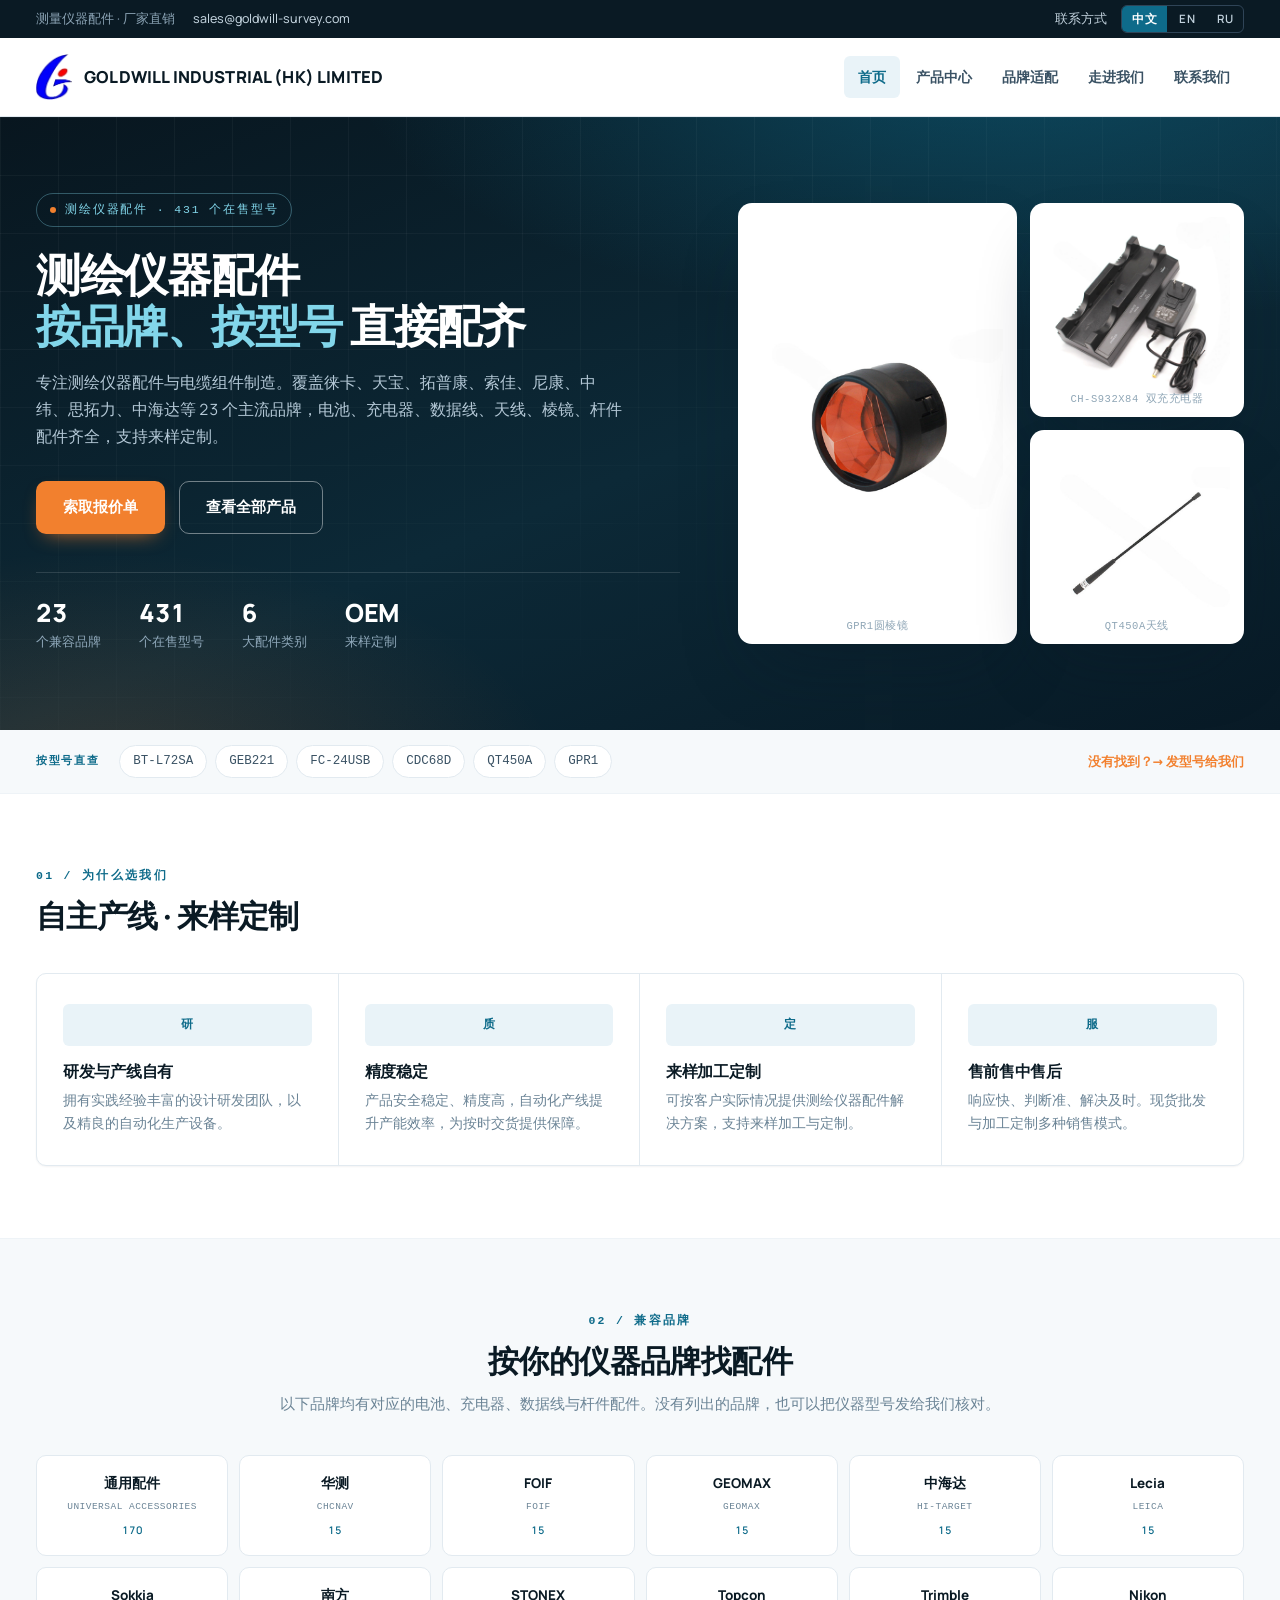
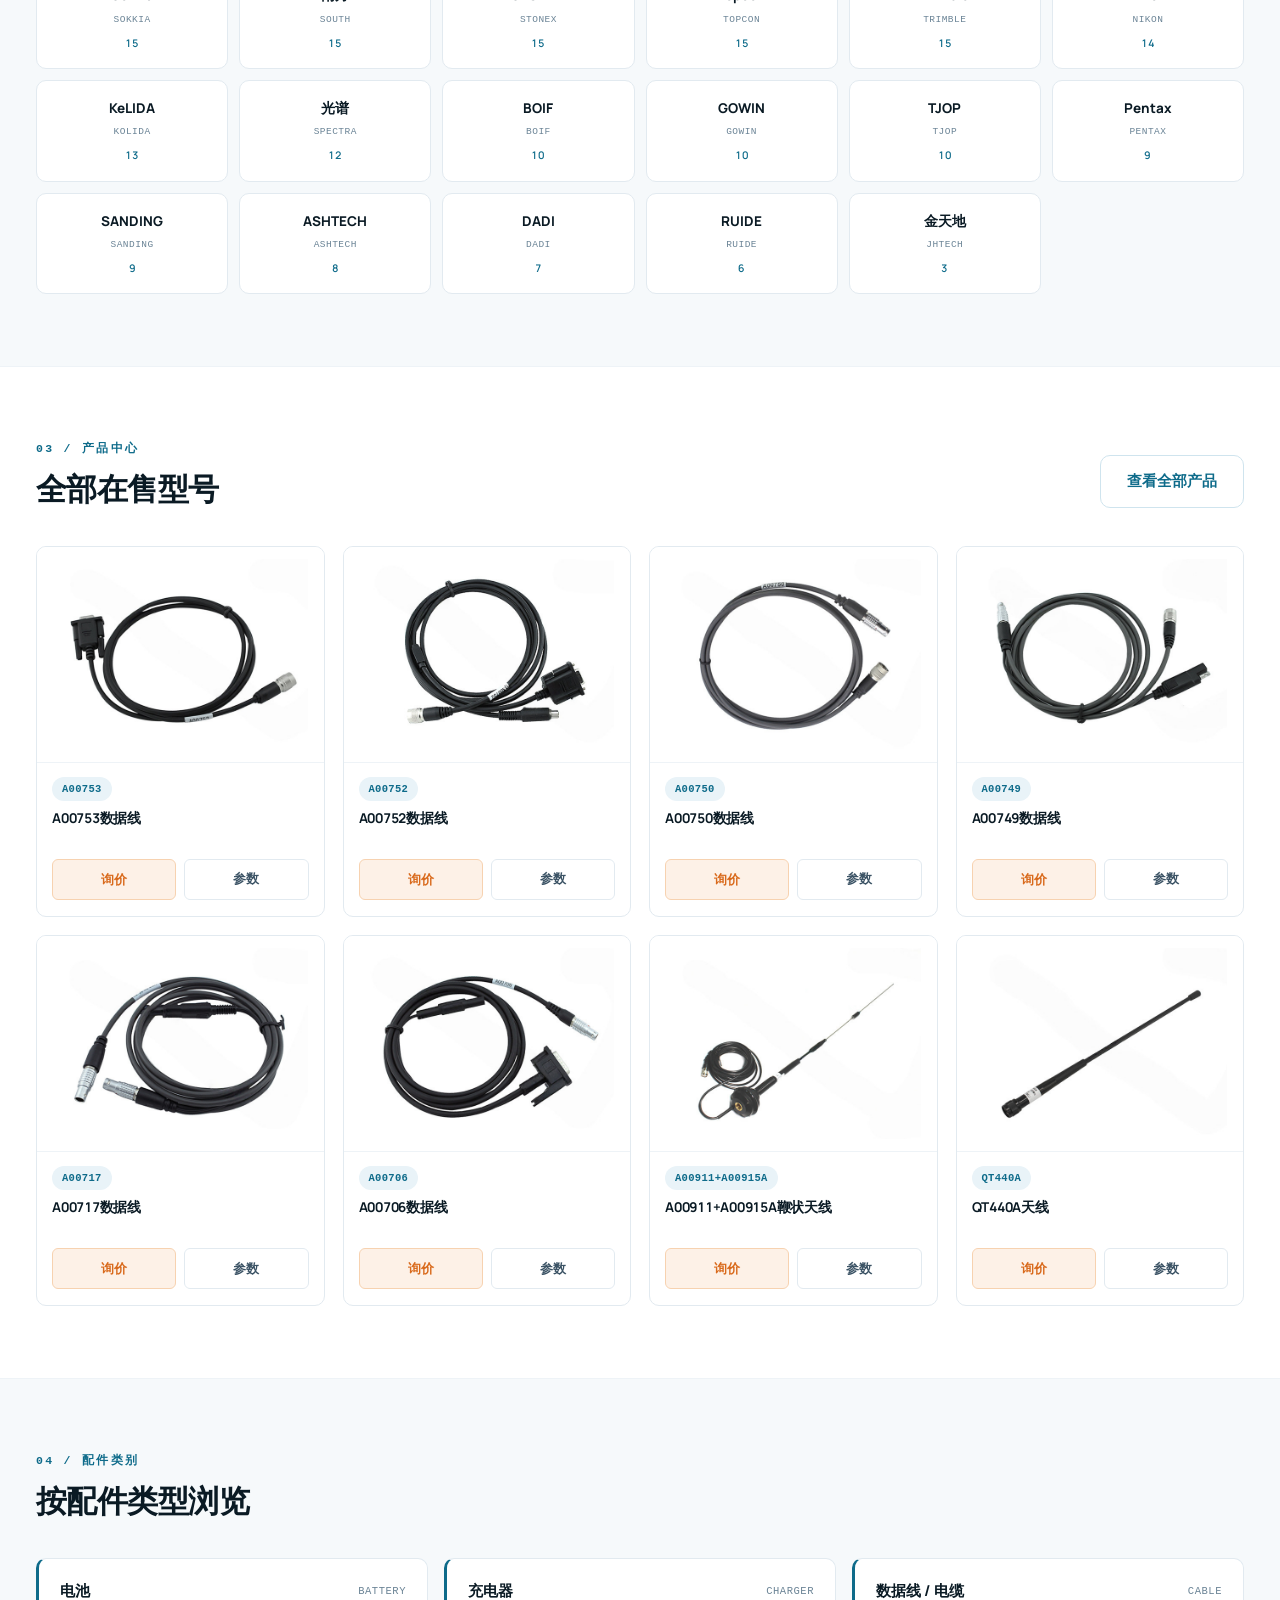
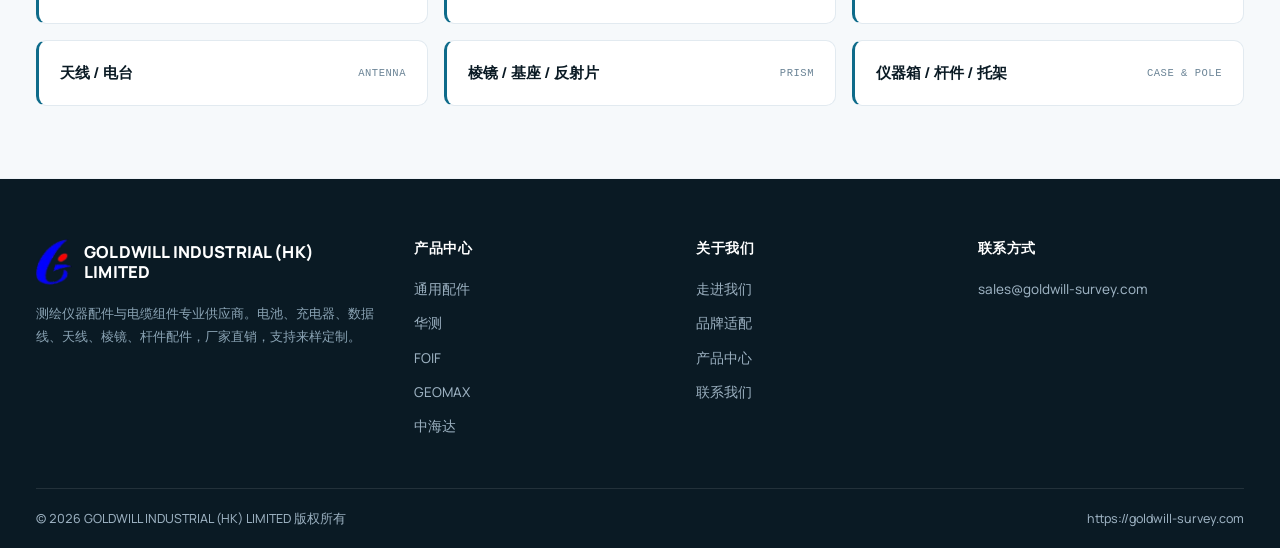
==== commit 1a7d2813: "Rebuild storefront: product photography, card grid, quick-view and multilingual pages (453 files)" ====
--- a/index.html
+++ b/index.html
@@ -1,4 +1,4 @@
-<!DOCTYPE html><html lang="zh-CN" dir="ltr"><head><meta charset="UTF-8"><meta name="viewport" content="width=device-width,initial-scale=1"><title>测量仪器配件制造商 — 全站仪电池·充电器·数据线·棱镜</title><meta name="description" content="专注测绘仪器配件与电缆组件：覆盖徕卡、天宝、拓普康、索佳、尼康、中纬等 23 个品牌的电池、充电器、数据线、天线、棱镜与杆件配件。支持来样定制。"><link rel="alternate" hreflang="zh-CN" href="https://goldwill-survey.com/index.html"><link rel="alternate" hreflang="en" href="https://goldwill-survey.com/en/index.html"><link rel="alternate" hreflang="ru" href="https://goldwill-survey.com/ru/index.html"><link rel="canonical" href="https://goldwill-survey.com/index.html"><link rel="stylesheet" href="assets/css/style.css"><meta property="og:type" content="website"><meta property="og:title" content="测量仪器配件制造商 — 全站仪电池·充电器·数据线·棱镜"><meta property="og:description" content="专注测绘仪器配件与电缆组件：覆盖徕卡、天宝、拓普康、索佳、尼康、中纬等 23 个品牌的电池、充电器、数据线、天线、棱镜与杆件配件。支持来样定制。"></head><body><div class="topbar"><div class="wrap"><div class="tb-l"><span class="tag">测量仪器配件 · 厂家直销</span><span>sales@goldwill-survey.com</span></div><div class="tb-r"><span>联系方式</span><span class="lang"><a href="index.html" class="on">中文</a><a href="en/index.html">EN</a><a href="ru/index.html">RU</a></span></div></div></div><header class="head"><div class="wrap"><a class="logo" href="index.html"><img class="mark" src="assets/img/logo-mark.png" alt="GOLDWILL" width="76" height="97"><span class="txt"><b>GOLDWILL INDUSTRIAL (HK) LIMITED</b></span></a><nav class="nav" id="nav"><a href="index.html" class="on">首页</a><a href="products.html">产品中心</a><a href="brands.html">品牌适配</a><a href="about.html">走进我们</a><a href="contact.html">联系我们</a></nav><button class="burger" id="burger" aria-label="menu">&#9776;</button></div></header><section class="hero"><div class="wrap"><div><span class="eyebrow"><i></i>测绘仪器配件 · 431 个在售型号</span><h1>测绘仪器配件<br><em>按品牌、按型号</em> 直接配齐</h1><p class="lead">专注测绘仪器配件与电缆组件制造。覆盖徕卡、天宝、拓普康、索佳、尼康、中纬、思拓力、中海达等 23 个主流品牌，电池、充电器、数据线、天线、棱镜、杆件配件齐全，支持来样定制。</p><div class="cta"><a class="btn btn-p" href="contact.html">索取报价单</a><a class="btn btn-s" href="products.html">查看全部产品</a></div><div class="nums"><div><b>23</b><span>个兼容品牌</span></div><div><b>431</b><span>个在售型号</span></div><div><b>6</b><span>大配件类别</span></div><div><b>OEM</b><span>来样定制</span></div></div></div><aside class="spec-card"><h3>按型号直查</h3><p class="sub">不确定型号？报出仪器品牌与型号，我们帮你配</p><ul><li><span>Total Station Battery</span><code>BT-L72SA</code></li><li><span>GNSS Battery</span><code>GEB221</code></li><li><span>Data Cable</span><code>FC-24 USB</code></li><li><span>Dual Charger</span><code>CDC68D</code></li><li><span>GNSS Antenna</span><code>QT450A</code></li></ul><a class="more" href="contact.html">没有找到？→ 发型号给我们</a></aside></div></section><section class="sec"><div class="wrap"><div class="sec-head"><span class="no">01 / 为什么选我们</span><h2>自主产线 · 来样定制</h2></div><div class="adv"><div><div class="ic">研</div><h3>研发与产线自有</h3><p>拥有实践经验丰富的设计研发团队，以及精良的自动化生产设备。</p></div><div><div class="ic">质</div><h3>精度稳定</h3><p>产品安全稳定、精度高，自动化产线提升产能效率，为按时交货提供保障。</p></div><div><div class="ic">定</div><h3>来样加工定制</h3><p>可按客户实际情况提供测绘仪器配件解决方案，支持来样加工与定制。</p></div><div><div class="ic">服</div><h3>售前售中售后</h3><p>响应快、判断准、解决及时。现货批发与加工定制多种销售模式。</p></div></div></div></section><section class="sec soft"><div class="wrap"><div class="sec-head center"><span class="no">02 / 兼容品牌</span><h2>按你的仪器品牌找配件</h2><p>以下品牌均有对应的电池、充电器、数据线与杆件配件。没有列出的品牌，也可以把仪器型号发给我们核对。</p></div><div class="brands"><a href="brands.html#universal-accessories"><b>通用配件</b><span>UNIVERSAL ACCESSORIES</span><em>170</em></a><a href="brands.html#chcnav"><b>华测</b><span>CHCNAV</span><em>15</em></a><a href="brands.html#foif"><b>FOIF</b><span>FOIF</span><em>15</em></a><a href="brands.html#geomax"><b>GEOMAX</b><span>GEOMAX</span><em>15</em></a><a href="brands.html#hi-target"><b>中海达</b><span>HI-TARGET</span><em>15</em></a><a href="brands.html#leica"><b>Lecia</b><span>LEICA</span><em>15</em></a><a href="brands.html#sokkia"><b>Sokkia</b><span>SOKKIA</span><em>15</em></a><a href="brands.html#south"><b>南方</b><span>SOUTH</span><em>15</em></a><a href="brands.html#stonex"><b>STONEX</b><span>STONEX</span><em>15</em></a><a href="brands.html#topcon"><b>Topcon</b><span>TOPCON</span><em>15</em></a><a href="brands.html#trimble"><b>Trimble</b><span>TRIMBLE</span><em>15</em></a><a href="brands.html#nikon"><b>Nikon</b><span>NIKON</span><em>14</em></a><a href="brands.html#kolida"><b>KeLIDA</b><span>KOLIDA</span><em>13</em></a><a href="brands.html#spectra"><b>光谱</b><span>SPECTRA</span><em>12</em></a><a href="brands.html#boif"><b>BOIF</b><span>BOIF</span><em>10</em></a><a href="brands.html#gowin"><b>GOWIN</b><span>GOWIN</span><em>10</em></a><a href="brands.html#tjop"><b>TJOP</b><span>TJOP</span><em>10</em></a><a href="brands.html#pentax"><b>Pentax</b><span>PENTAX</span><em>9</em></a><a href="brands.html#sanding"><b>SANDING</b><span>SANDING</span><em>9</em></a><a href="brands.html#ashtech"><b>ASHTECH</b><span>ASHTECH</span><em>8</em></a><a href="brands.html#dadi"><b>DADI</b><span>DADI</span><em>7</em></a><a href="brands.html#ruide"><b>RUIDE</b><span>RUIDE</span><em>6</em></a><a href="brands.html#jhtech"><b>金天地</b><span>JHTECH</span><em>3</em></a></div></div></section><section class="sec"><div class="wrap"><div class="sec-head row"><div><span class="no">03 / 产品中心</span><h2>全部在售型号</h2></div><a class="btn btn-o" href="products.html">查看全部产品</a></div><div class="pgrid"><article class="pcard" data-b="universal-accessories" data-k="2.5米伸缩碳纤杆 2.5米伸缩碳纤杆 2.5"><div class="ph"><span class="ph-t">2.5</span></div><div class="bd"><span class="mdl">2.5</span><h4>2.5米伸缩碳纤杆</h4><div class="act"><a class="pri" href="contact.html">询价</a><a href="contact.html">参数</a></div></div></article><article class="pcard" data-b="universal-accessories" data-k="两米两节碳纤杆 2.5米伸缩碳纤杆 2"><div class="ph"><span class="ph-t">2</span></div><div class="bd"><span class="mdl">2</span><h4>两米两节碳纤杆</h4><div class="act"><a class="pri" href="contact.html">询价</a><a href="contact.html">参数</a></div></div></article><article class="pcard" data-b="universal-accessories" data-k="a00753数据线 gps数据线 a00753"><div class="ph"><span class="ph-t">A00753</span></div><div class="bd"><span class="mdl">A00753</span><h4>A00753数据线</h4><div class="act"><a class="pri" href="contact.html">询价</a><a href="contact.html">参数</a></div></div></article><article class="pcard" data-b="universal-accessories" data-k="a00752数据线 gps数据线 a00752"><div class="ph"><span class="ph-t">A00752</span></div><div class="bd"><span class="mdl">A00752</span><h4>A00752数据线</h4><div class="act"><a class="pri" href="contact.html">询价</a><a href="contact.html">参数</a></div></div></article><article class="pcard" data-b="universal-accessories" data-k="a00750数据线 gps数据线 a00750"><div class="ph"><span class="ph-t">A00750</span></div><div class="bd"><span class="mdl">A00750</span><h4>A00750数据线</h4><div class="act"><a class="pri" href="contact.html">询价</a><a href="contact.html">参数</a></div></div></article><article class="pcard" data-b="universal-accessories" data-k="a00749数据线 gps数据线 a00749"><div class="ph"><span class="ph-t">A00749</span></div><div class="bd"><span class="mdl">A00749</span><h4>A00749数据线</h4><div class="act"><a class="pri" href="contact.html">询价</a><a href="contact.html">参数</a></div></div></article><article class="pcard" data-b="universal-accessories" data-k="a00717数据线 gps数据线 a00717"><div class="ph"><span class="ph-t">A00717</span></div><div class="bd"><span class="mdl">A00717</span><h4>A00717数据线</h4><div class="act"><a class="pri" href="contact.html">询价</a><a href="contact.html">参数</a></div></div></article><article class="pcard" data-b="universal-accessories" data-k="a00706数据线 gps数据线 a00706"><div class="ph"><span class="ph-t">A00706</span></div><div class="bd"><span class="mdl">A00706</span><h4>A00706数据线</h4><div class="act"><a class="pri" href="contact.html">询价</a><a href="contact.html">参数</a></div></div></article></div></div></section><section class="sec soft"><div class="wrap"><div class="sec-head"><span class="no">04 / 配件类别</span><h2>按配件类型浏览</h2></div><div class="cats"><a href="products.html"><b>电池</b><span>BATTERY</span></a><a href="products.html"><b>充电器</b><span>CHARGER</span></a><a href="products.html"><b>数据线 / 电缆</b><span>CABLE</span></a><a href="products.html"><b>天线 / 电台</b><span>ANTENNA</span></a><a href="products.html"><b>棱镜 / 基座 / 反射片</b><span>PRISM</span></a><a href="products.html"><b>仪器箱 / 杆件 / 托架</b><span>CASE &amp; POLE</span></a></div></div></section><footer class="foot"><div class="wrap"><div class="cols"><div><a class="logo" href="index.html"><img class="mark" src="assets/img/logo-mark.png" alt="GOLDWILL" width="76" height="97"><span class="txt"><b>GOLDWILL INDUSTRIAL (HK) LIMITED</b></span></a><p class="desc">测绘仪器配件与电缆组件专业供应商。电池、充电器、数据线、天线、棱镜、杆件配件，厂家直销，支持来样定制。</p></div><div><h4>产品中心</h4><ul><li><a href="products.html#universal-accessories">通用配件</a></li><li><a href="products.html#chcnav">华测</a></li><li><a href="products.html#foif">FOIF</a></li><li><a href="products.html#geomax">GEOMAX</a></li><li><a href="products.html#hi-target">中海达</a></li></ul></div><div><h4>关于我们</h4><ul><li><a href="about.html">走进我们</a></li><li><a href="brands.html">品牌适配</a></li><li><a href="products.html">产品中心</a></li><li><a href="contact.html">联系我们</a></li></ul></div><div><h4>联系方式</h4><ul><li>sales@goldwill-survey.com</li></ul></div></div><div class="bottom"><span>&copy; 2026 GOLDWILL INDUSTRIAL (HK) LIMITED&nbsp;版权所有</span><span>https://goldwill-survey.com</span></div></div></footer><script>
+<!DOCTYPE html><html lang="zh-CN" dir="ltr"><head><meta charset="UTF-8"><meta name="viewport" content="width=device-width,initial-scale=1"><title>测量仪器配件制造商 — 全站仪电池·充电器·数据线·棱镜</title><meta name="description" content="专注测绘仪器配件与电缆组件：覆盖徕卡、天宝、拓普康、索佳、尼康、中纬等 23 个品牌的电池、充电器、数据线、天线、棱镜与杆件配件。支持来样定制。"><link rel="alternate" hreflang="zh-CN" href="https://goldwill-survey.com/index.html"><link rel="alternate" hreflang="en" href="https://goldwill-survey.com/en/index.html"><link rel="alternate" hreflang="ru" href="https://goldwill-survey.com/ru/index.html"><link rel="canonical" href="https://goldwill-survey.com/index.html"><link rel="stylesheet" href="assets/css/style.css"><meta name="theme-color" content="#0a1a24"><meta property="og:site_name" content="GOLDWILL"><meta property="og:type" content="website"><meta property="og:title" content="测量仪器配件制造商 — 全站仪电池·充电器·数据线·棱镜"><meta property="og:description" content="专注测绘仪器配件与电缆组件：覆盖徕卡、天宝、拓普康、索佳、尼康、中纬等 23 个品牌的电池、充电器、数据线、天线、棱镜与杆件配件。支持来样定制。"><meta property="og:image" content="https://goldwill-survey.com/assets/img/products/1591298.jpg"><meta property="og:image:width" content="800"><meta property="og:image:height" content="600"><meta name="twitter:card" content="summary_large_image"></head><body><div class="topbar"><div class="wrap"><div class="tb-l"><span class="tag">测量仪器配件 · 厂家直销</span><span>sales@goldwill-survey.com</span></div><div class="tb-r"><span>联系方式</span><span class="lang"><a href="index.html" class="on">中文</a><a href="en/index.html">EN</a><a href="ru/index.html">RU</a></span></div></div></div><header class="head"><div class="wrap"><a class="logo" href="index.html"><img class="mark" src="assets/img/logo-mark.png" alt="GOLDWILL" width="76" height="97"><span class="txt"><b>GOLDWILL INDUSTRIAL (HK) LIMITED</b></span></a><nav class="nav" id="nav"><a href="index.html" class="on">首页</a><a href="products.html">产品中心</a><a href="brands.html">品牌适配</a><a href="about.html">走进我们</a><a href="contact.html">联系我们</a></nav><button class="burger" id="burger" aria-label="menu">&#9776;</button></div></header><section class="hero"><div class="wrap"><div><span class="eyebrow"><i></i>测绘仪器配件 · 431 个在售型号</span><h1>测绘仪器配件<br><em>按品牌、按型号</em> 直接配齐</h1><p class="lead">专注测绘仪器配件与电缆组件制造。覆盖徕卡、天宝、拓普康、索佳、尼康、中纬、思拓力、中海达等 23 个主流品牌，电池、充电器、数据线、天线、棱镜、杆件配件齐全，支持来样定制。</p><div class="cta"><a class="btn btn-p" href="contact.html">索取报价单</a><a class="btn btn-s" href="products.html">查看全部产品</a></div><div class="nums"><div><b>23</b><span>个兼容品牌</span></div><div><b>431</b><span>个在售型号</span></div><div><b>6</b><span>大配件类别</span></div><div><b>OEM</b><span>来样定制</span></div></div></div><div class="mosaic"><div class="t"><img src="assets/img/products/1591298.jpg" alt="GPR1圆棱镜" width="800" height="600" loading="eager" decoding="async"><span class="cap">GPR1圆棱镜</span></div><div class="t"><img src="assets/img/products/1301864.jpg" alt="CH-S932X84 双充充电器" width="800" height="800" loading="eager" decoding="async"><span class="cap">CH-S932X84 双充充电器</span></div><div class="t"><img src="assets/img/products/1301887.jpg" alt="QT450A天线" width="600" height="450" loading="eager" decoding="async"><span class="cap">QT450A天线</span></div></div></div></section><div class="lookbar"><div class="wrap"><span class="k">按型号直查</span><ul><li><a href="contact.html?m=BT-L72SA"><code>BT-L72SA</code></a></li><li><a href="contact.html?m=GEB221"><code>GEB221</code></a></li><li><a href="contact.html?m=FC-24USB"><code>FC-24USB</code></a></li><li><a href="contact.html?m=CDC68D"><code>CDC68D</code></a></li><li><a href="contact.html?m=QT450A"><code>QT450A</code></a></li><li><a href="contact.html?m=GPR1"><code>GPR1</code></a></li></ul><a class="more" href="contact.html">没有找到？→ 发型号给我们</a></div></div><section class="sec"><div class="wrap"><div class="sec-head"><span class="no">01 / 为什么选我们</span><h2>自主产线 · 来样定制</h2></div><div class="adv"><div><div class="ic">研</div><h3>研发与产线自有</h3><p>拥有实践经验丰富的设计研发团队，以及精良的自动化生产设备。</p></div><div><div class="ic">质</div><h3>精度稳定</h3><p>产品安全稳定、精度高，自动化产线提升产能效率，为按时交货提供保障。</p></div><div><div class="ic">定</div><h3>来样加工定制</h3><p>可按客户实际情况提供测绘仪器配件解决方案，支持来样加工与定制。</p></div><div><div class="ic">服</div><h3>售前售中售后</h3><p>响应快、判断准、解决及时。现货批发与加工定制多种销售模式。</p></div></div></div></section><section class="sec soft"><div class="wrap"><div class="sec-head center"><span class="no">02 / 兼容品牌</span><h2>按你的仪器品牌找配件</h2><p>以下品牌均有对应的电池、充电器、数据线与杆件配件。没有列出的品牌，也可以把仪器型号发给我们核对。</p></div><div class="brands"><a href="brands.html#universal-accessories"><b>通用配件</b><span>UNIVERSAL ACCESSORIES</span><em>170</em></a><a href="brands.html#chcnav"><b>华测</b><span>CHCNAV</span><em>15</em></a><a href="brands.html#foif"><b>FOIF</b><span>FOIF</span><em>15</em></a><a href="brands.html#geomax"><b>GEOMAX</b><span>GEOMAX</span><em>15</em></a><a href="brands.html#hi-target"><b>中海达</b><span>HI-TARGET</span><em>15</em></a><a href="brands.html#leica"><b>Lecia</b><span>LEICA</span><em>15</em></a><a href="brands.html#sokkia"><b>Sokkia</b><span>SOKKIA</span><em>15</em></a><a href="brands.html#south"><b>南方</b><span>SOUTH</span><em>15</em></a><a href="brands.html#stonex"><b>STONEX</b><span>STONEX</span><em>15</em></a><a href="brands.html#topcon"><b>Topcon</b><span>TOPCON</span><em>15</em></a><a href="brands.html#trimble"><b>Trimble</b><span>TRIMBLE</span><em>15</em></a><a href="brands.html#nikon"><b>Nikon</b><span>NIKON</span><em>14</em></a><a href="brands.html#kolida"><b>KeLIDA</b><span>KOLIDA</span><em>13</em></a><a href="brands.html#spectra"><b>光谱</b><span>SPECTRA</span><em>12</em></a><a href="brands.html#boif"><b>BOIF</b><span>BOIF</span><em>10</em></a><a href="brands.html#gowin"><b>GOWIN</b><span>GOWIN</span><em>10</em></a><a href="brands.html#tjop"><b>TJOP</b><span>TJOP</span><em>10</em></a><a href="brands.html#pentax"><b>Pentax</b><span>PENTAX</span><em>9</em></a><a href="brands.html#sanding"><b>SANDING</b><span>SANDING</span><em>9</em></a><a href="brands.html#ashtech"><b>ASHTECH</b><span>ASHTECH</span><em>8</em></a><a href="brands.html#dadi"><b>DADI</b><span>DADI</span><em>7</em></a><a href="brands.html#ruide"><b>RUIDE</b><span>RUIDE</span><em>6</em></a><a href="brands.html#jhtech"><b>金天地</b><span>JHTECH</span><em>3</em></a></div></div></section><section class="sec"><div class="wrap"><div class="sec-head row"><div><span class="no">03 / 产品中心</span><h2>全部在售型号</h2></div><a class="btn btn-o" href="products.html">查看全部产品</a></div><div class="pgrid"><article class="pcard" data-b="universal-accessories" data-k="a00753数据线 gps数据线 a00753"><button class="ph" type="button" data-lb-open data-src="assets/img/products/1302201.jpg" data-name="A00753数据线" data-mdl="A00753" data-br="Universal Accessories" data-href="contact.html?m=A00753&amp;n=A00753%E6%95%B0%E6%8D%AE%E7%BA%BF"><img src="assets/img/products/1302201.jpg" alt="A00753数据线" width="600" height="450" loading="eager" decoding="async"><span class="qv" aria-hidden="true">&#9906;</span><span class="sr">查看大图</span></button><div class="bd"><span class="mdl">A00753</span><h4>A00753数据线</h4><div class="act"><a class="pri" href="contact.html?m=A00753&amp;n=A00753%E6%95%B0%E6%8D%AE%E7%BA%BF">询价</a><button type="button" data-lb-open>参数</button></div></div></article><article class="pcard" data-b="universal-accessories" data-k="a00752数据线 gps数据线 a00752"><button class="ph" type="button" data-lb-open data-src="assets/img/products/1302202.jpg" data-name="A00752数据线" data-mdl="A00752" data-br="Universal Accessories" data-href="contact.html?m=A00752&amp;n=A00752%E6%95%B0%E6%8D%AE%E7%BA%BF"><img src="assets/img/products/1302202.jpg" alt="A00752数据线" width="600" height="450" loading="eager" decoding="async"><span class="qv" aria-hidden="true">&#9906;</span><span class="sr">查看大图</span></button><div class="bd"><span class="mdl">A00752</span><h4>A00752数据线</h4><div class="act"><a class="pri" href="contact.html?m=A00752&amp;n=A00752%E6%95%B0%E6%8D%AE%E7%BA%BF">询价</a><button type="button" data-lb-open>参数</button></div></div></article><article class="pcard" data-b="universal-accessories" data-k="a00750数据线 gps数据线 a00750"><button class="ph" type="button" data-lb-open data-src="assets/img/products/1302203.jpg" data-name="A00750数据线" data-mdl="A00750" data-br="Universal Accessories" data-href="contact.html?m=A00750&amp;n=A00750%E6%95%B0%E6%8D%AE%E7%BA%BF"><img src="assets/img/products/1302203.jpg" alt="A00750数据线" width="600" height="450" loading="eager" decoding="async"><span class="qv" aria-hidden="true">&#9906;</span><span class="sr">查看大图</span></button><div class="bd"><span class="mdl">A00750</span><h4>A00750数据线</h4><div class="act"><a class="pri" href="contact.html?m=A00750&amp;n=A00750%E6%95%B0%E6%8D%AE%E7%BA%BF">询价</a><button type="button" data-lb-open>参数</button></div></div></article><article class="pcard" data-b="universal-accessories" data-k="a00749数据线 gps数据线 a00749"><button class="ph" type="button" data-lb-open data-src="assets/img/products/1302204.jpg" data-name="A00749数据线" data-mdl="A00749" data-br="Universal Accessories" data-href="contact.html?m=A00749&amp;n=A00749%E6%95%B0%E6%8D%AE%E7%BA%BF"><img src="assets/img/products/1302204.jpg" alt="A00749数据线" width="600" height="450" loading="eager" decoding="async"><span class="qv" aria-hidden="true">&#9906;</span><span class="sr">查看大图</span></button><div class="bd"><span class="mdl">A00749</span><h4>A00749数据线</h4><div class="act"><a class="pri" href="contact.html?m=A00749&amp;n=A00749%E6%95%B0%E6%8D%AE%E7%BA%BF">询价</a><button type="button" data-lb-open>参数</button></div></div></article><article class="pcard" data-b="universal-accessories" data-k="a00717数据线 gps数据线 a00717"><button class="ph" type="button" data-lb-open data-src="assets/img/products/1302205.jpg" data-name="A00717数据线" data-mdl="A00717" data-br="Universal Accessories" data-href="contact.html?m=A00717&amp;n=A00717%E6%95%B0%E6%8D%AE%E7%BA%BF"><img src="assets/img/products/1302205.jpg" alt="A00717数据线" width="600" height="450" loading="lazy" decoding="async"><span class="qv" aria-hidden="true">&#9906;</span><span class="sr">查看大图</span></button><div class="bd"><span class="mdl">A00717</span><h4>A00717数据线</h4><div class="act"><a class="pri" href="contact.html?m=A00717&amp;n=A00717%E6%95%B0%E6%8D%AE%E7%BA%BF">询价</a><button type="button" data-lb-open>参数</button></div></div></article><article class="pcard" data-b="universal-accessories" data-k="a00706数据线 gps数据线 a00706"><button class="ph" type="button" data-lb-open data-src="assets/img/products/1302206.jpg" data-name="A00706数据线" data-mdl="A00706" data-br="Universal Accessories" data-href="contact.html?m=A00706&amp;n=A00706%E6%95%B0%E6%8D%AE%E7%BA%BF"><img src="assets/img/products/1302206.jpg" alt="A00706数据线" width="600" height="450" loading="lazy" decoding="async"><span class="qv" aria-hidden="true">&#9906;</span><span class="sr">查看大图</span></button><div class="bd"><span class="mdl">A00706</span><h4>A00706数据线</h4><div class="act"><a class="pri" href="contact.html?m=A00706&amp;n=A00706%E6%95%B0%E6%8D%AE%E7%BA%BF">询价</a><button type="button" data-lb-open>参数</button></div></div></article><article class="pcard" data-b="universal-accessories" data-k="a00911+a00915a鞭状天线 gps数据线 a00911+a00915a"><button class="ph" type="button" data-lb-open data-src="assets/img/products/1302207.jpg" data-name="A00911+A00915A鞭状天线" data-mdl="A00911+A00915A" data-br="Universal Accessories" data-href="contact.html?m=A00911%2BA00915A&amp;n=A00911%2BA00915A%E9%9E%AD%E7%8A%B6%E5%A4%A9%E7%BA%BF"><img src="assets/img/products/1302207.jpg" alt="A00911+A00915A鞭状天线" width="600" height="450" loading="lazy" decoding="async"><span class="qv" aria-hidden="true">&#9906;</span><span class="sr">查看大图</span></button><div class="bd"><span class="mdl">A00911+A00915A</span><h4>A00911+A00915A鞭状天线</h4><div class="act"><a class="pri" href="contact.html?m=A00911%2BA00915A&amp;n=A00911%2BA00915A%E9%9E%AD%E7%8A%B6%E5%A4%A9%E7%BA%BF">询价</a><button type="button" data-lb-open>参数</button></div></div></article><article class="pcard" data-b="universal-accessories" data-k="qt440a天线 gps数据线 qt440a"><button class="ph" type="button" data-lb-open data-src="assets/img/products/1302208.jpg" data-name="QT440A天线" data-mdl="QT440A" data-br="Universal Accessories" data-href="contact.html?m=QT440A&amp;n=QT440A%E5%A4%A9%E7%BA%BF"><img src="assets/img/products/1302208.jpg" alt="QT440A天线" width="600" height="450" loading="lazy" decoding="async"><span class="qv" aria-hidden="true">&#9906;</span><span class="sr">查看大图</span></button><div class="bd"><span class="mdl">QT440A</span><h4>QT440A天线</h4><div class="act"><a class="pri" href="contact.html?m=QT440A&amp;n=QT440A%E5%A4%A9%E7%BA%BF">询价</a><button type="button" data-lb-open>参数</button></div></div></article></div></div></section><section class="sec soft"><div class="wrap"><div class="sec-head"><span class="no">04 / 配件类别</span><h2>按配件类型浏览</h2></div><div class="cats"><a href="products.html"><b>电池</b><span>BATTERY</span></a><a href="products.html"><b>充电器</b><span>CHARGER</span></a><a href="products.html"><b>数据线 / 电缆</b><span>CABLE</span></a><a href="products.html"><b>天线 / 电台</b><span>ANTENNA</span></a><a href="products.html"><b>棱镜 / 基座 / 反射片</b><span>PRISM</span></a><a href="products.html"><b>仪器箱 / 杆件 / 托架</b><span>CASE &amp; POLE</span></a></div></div></section><footer class="foot"><div class="wrap"><div class="cols"><div><a class="logo" href="index.html"><img class="mark" src="assets/img/logo-mark.png" alt="GOLDWILL" width="76" height="97"><span class="txt"><b>GOLDWILL INDUSTRIAL (HK) LIMITED</b></span></a><p class="desc">测绘仪器配件与电缆组件专业供应商。电池、充电器、数据线、天线、棱镜、杆件配件，厂家直销，支持来样定制。</p></div><div><h4>产品中心</h4><ul><li><a href="products.html#universal-accessories">通用配件</a></li><li><a href="products.html#chcnav">华测</a></li><li><a href="products.html#foif">FOIF</a></li><li><a href="products.html#geomax">GEOMAX</a></li><li><a href="products.html#hi-target">中海达</a></li></ul></div><div><h4>关于我们</h4><ul><li><a href="about.html">走进我们</a></li><li><a href="brands.html">品牌适配</a></li><li><a href="products.html">产品中心</a></li><li><a href="contact.html">联系我们</a></li></ul></div><div><h4>联系方式</h4><ul><li>sales@goldwill-survey.com</li></ul></div></div><div class="bottom"><span>&copy; 2026 GOLDWILL INDUSTRIAL (HK) LIMITED&nbsp;版权所有</span><span>https://goldwill-survey.com</span></div></div></footer><div class="lb" id="lb" hidden role="dialog" aria-modal="true" aria-label="参数"><button class="lb-x" type="button" data-lb="close" aria-label="关闭">&times;</button><button class="lb-pv" type="button" data-lb="prev" aria-label="上一张">&#8249;</button><button class="lb-nx" type="button" data-lb="next" aria-label="下一张">&#8250;</button><figure><div class="shot"><img id="lb-img" alt=""></div><figcaption><span class="mdl" id="lb-mdl"></span><h4 id="lb-name"></h4><p class="br" id="lb-br"></p><span class="idx" id="lb-idx"></span><div class="cta"><a class="btn btn-p" id="lb-go" href="contact.html">询价</a></div></figcaption></figure></div><script>
 (function(){var b=document.getElementById('burger');
 if(b)b.addEventListener('click',function(){document.getElementById('nav').classList.toggle('open');});
 var q=document.getElementById('q');if(!q)return;
@@ -26,4 +26,37 @@
 var h=document.querySelector('h1'),sub=(h?h.textContent:'Enquiry')+(lines[0]?' - '+lines[0]:'');
 location.href='mailto:'+fm.getAttribute('data-mail')+'?subject='+encodeURIComponent(sub)+
 '&body='+encodeURIComponent(lines.join('\n'));});
+/* ---- quick view: one dialog reused by every card on the page ---- */
+(function(){var lb=document.getElementById('lb');if(!lb)return;
+var img=document.getElementById('lb-img'),nm=document.getElementById('lb-name'),
+md=document.getElementById('lb-mdl'),br=document.getElementById('lb-br'),
+ix=document.getElementById('lb-idx'),go=document.getElementById('lb-go'),pos=0;
+function vis(){return [].slice.call(document.querySelectorAll('.pcard')).
+filter(function(c){return !c.classList.contains('hide')});}
+function open(i){var cs=vis();if(!cs.length)return;pos=(i+cs.length)%cs.length;
+var b=cs[pos].querySelector('.ph');if(!b)return;
+img.src=b.getAttribute('data-src');img.alt=b.getAttribute('data-name')||'';
+var m=b.getAttribute('data-mdl');md.textContent=m||'';md.style.display=m?'':'none';
+nm.textContent=b.getAttribute('data-name')||'';
+br.textContent=b.getAttribute('data-br')||'';
+ix.textContent=(pos+1)+' / '+cs.length;
+go.href=b.getAttribute('data-href')||'#';
+lb.hidden=false;document.documentElement.style.overflow='hidden';}
+function close(){lb.hidden=true;img.removeAttribute('src');
+document.documentElement.style.overflow='';}
+document.addEventListener('click',function(e){
+var el=e.target&&e.target.closest?e.target.closest('[data-lb-open]'):null;
+if(!el)return;var c=el.closest('.pcard');if(!c)return;e.preventDefault();
+open(vis().indexOf(c));});
+lb.addEventListener('click',function(e){if(e.target===lb){close();return;}
+var d=e.target.getAttribute&&e.target.getAttribute('data-lb');
+if(d==='close')close();else if(d==='prev')open(pos-1);else if(d==='next')open(pos+1);});
+document.addEventListener('keydown',function(e){if(lb.hidden)return;
+if(e.key==='Escape')close();else if(e.key==='ArrowLeft')open(pos-1);
+else if(e.key==='ArrowRight')open(pos+1);});})();
+/* ---- enquiry form: carry over the model the visitor was looking at ---- */
+(function(){var s=location.search;if(!s)return;
+var p=new URLSearchParams(s),m=p.get('m'),n=p.get('n');
+if(m){var f=document.querySelector('input[name=model]');if(f&&!f.value)f.value=m;}
+if(n){var t=document.querySelector('textarea[name=note]');if(t&&!t.value)t.value=n;}})();
 </script></body></html>
--- a/assets/css/style.css
+++ b/assets/css/style.css
@@ -1,188 +1,310 @@
-/* rebuilt site - hand-written, no framework, no external requests */
-:root{--ink:#0c1a24;--ink2:#3d5566;--muted:#6f8496;--line:#e0e8ef;--line2:#eef3f7;
---bg:#fff;--soft:#f5f8fa;--brand:#0e6b8a;--branddk:#0a5069;--brandlt:#e8f3f7;
---accent:#f2802e;--accentdk:#d96a1c;
---sans:"PingFang SC","Microsoft YaHei","Hiragino Sans GB","Source Han Sans SC",system-ui,-apple-system,"Segoe UI",Roboto,sans-serif;
---mono:ui-monospace,"SFMono-Regular",Menlo,Consolas,"Courier New",monospace;--wrap:1240px;--r:4px}
+/* GOLDWILL - survey instrument accessories. Hand-written CSS. */
+@font-face{font-family:"Manrope";font-style:normal;font-weight:200 800;font-display:swap;
+src:url("../fonts/manrope-latin-var.woff2") format("woff2");
+unicode-range:U+0000-00FF,U+0131,U+0152-0153,U+02BB-02BC,U+02C6,U+02DA,U+02DC,U+0304,U+0308,U+0329,U+2000-206F,U+20AC,U+2122,U+2191,U+2193,U+2212,U+2215,U+FEFF,U+FFFD}
+@font-face{font-family:"Manrope";font-style:normal;font-weight:200 800;font-display:swap;
+src:url("../fonts/manrope-latin-ext-var.woff2") format("woff2");
+unicode-range:U+0100-02AF,U+1E00-1E9F,U+1EF2-1EFF,U+2020,U+20A0-20AB,U+20AD-20C0,U+2113,U+2C60-2C7F,U+A720-A7FF}
+@font-face{font-family:"Manrope";font-style:normal;font-weight:200 800;font-display:swap;
+src:url("../fonts/manrope-cyr-var.woff2") format("woff2");
+unicode-range:U+0301,U+0400-045F,U+0490-0491,U+04B0-04B1,U+2116}
+:root{
+--ink:#0a1a24;--ink2:#3a5264;--muted:#6b8496;
+--line:#e2eaf0;--line2:#eef3f7;
+--bg:#fff;--soft:#f6f9fb;
+--brand:#0e6b8a;--branddk:#0a5069;--brandlt:#e9f3f8;--brandmd:#cfe4ee;
+--accent:#f2802e;--accentdk:#d96a1c;--accentlt:#fdf1e7;
+--sans:"Manrope","PingFang SC","Microsoft YaHei","Hiragino Sans GB","Noto Sans SC","Source Han Sans SC",system-ui,-apple-system,"Segoe UI",Roboto,sans-serif;
+--mono:"SFMono-Regular",ui-monospace,Menlo,Consolas,"Liberation Mono","Courier New",monospace;
+--wrap:1260px;
+--r:10px;--r-sm:6px;--r-pill:100px;
+--sh1:0 1px 2px rgba(10,26,36,.05);
+--sh2:0 18px 40px -16px rgba(10,26,36,.22);
+--sh3:0 34px 70px -20px rgba(10,26,36,.32);
+--ease:cubic-bezier(.2,.7,.3,1)}
 *,*::before,*::after{box-sizing:border-box}
-html{-webkit-text-size-adjust:100%;scroll-behavior:smooth}
+html{-webkit-text-size-adjust:100%;scroll-behavior:smooth;-webkit-tap-highlight-color:transparent}
 body{margin:0;background:var(--bg);color:var(--ink);font-family:var(--sans);
-font-size:15px;line-height:1.75;-webkit-font-smoothing:antialiased}
+font-size:15px;line-height:1.72;font-weight:450;-webkit-font-smoothing:antialiased;
+text-rendering:optimizeLegibility;font-variant-numeric:tabular-nums}
 img{max-width:100%;height:auto;display:block}
-a{color:inherit;text-decoration:none}
-h1,h2,h3,h4{margin:0;line-height:1.25;font-weight:800;letter-spacing:-.01em}
+a{color:inherit;text-decoration:none;transition:color .16s}
+h1,h2,h3,h4{margin:0;line-height:1.22;font-weight:800;letter-spacing:-.018em}
 p{margin:0}ul{margin:0;padding:0;list-style:none}
-.wrap{width:100%;max-width:var(--wrap);margin:0 auto;padding:0 24px}
+code{font-family:var(--mono);font-variant-numeric:tabular-nums}
+.wrap{width:100%;max-width:var(--wrap);margin:0 auto;padding:0 26px}
+.sr{position:absolute;width:1px;height:1px;overflow:hidden;clip:rect(0 0 0 0);white-space:nowrap}
 .skip{position:absolute;left:-9999px}
-.topbar{background:var(--ink);color:#c9d6e0;font-size:12.5px}
+/* ---------------------------------------------------------- top bar / head */
+.topbar{background:var(--ink);color:#c2d2dd;font-size:12.5px}
 .topbar .wrap{display:flex;align-items:center;justify-content:space-between;gap:16px;
 min-height:38px;flex-wrap:wrap}
 .topbar a:hover{color:#fff}
 .tb-l{display:flex;align-items:center;gap:18px;flex-wrap:wrap}
 .tb-r{display:flex;align-items:center;gap:14px}
-.topbar .tag{color:#8fa6b6}
-.lang{display:flex;gap:2px;border:1px solid #33485a;border-radius:var(--r);overflow:hidden}
-.lang a{padding:2px 9px;font-size:11.5px;letter-spacing:.04em}
+.topbar .tag{color:#8ba3b4}
+.lang{display:flex;gap:2px;border:1px solid #2f4457;border-radius:var(--r-sm);overflow:hidden}
+.lang a{padding:3px 10px;font-size:11.5px;font-weight:600;letter-spacing:.04em}
 .lang a.on{background:var(--brand);color:#fff}
-.head{background:#fff;border-bottom:1px solid var(--line);position:sticky;top:0;z-index:50}
-.head .wrap{display:flex;align-items:center;justify-content:space-between;gap:24px;min-height:76px}
-.logo{display:flex;align-items:center;gap:11px;flex-shrink:0}
+.head{background:rgba(255,255,255,.96);backdrop-filter:blur(10px);
+border-bottom:1px solid var(--line);position:sticky;top:0;z-index:50}
+.head .wrap{display:flex;align-items:center;justify-content:space-between;gap:24px;min-height:78px}
+.logo{display:flex;align-items:center;gap:12px;flex-shrink:0}
 .logo img.mark{display:block;height:46px;width:auto}
-.logo .txt b{display:block;font-size:16px;letter-spacing:.02em;line-height:1.25}
+.logo .txt b{display:block;font-size:16.5px;font-weight:800;letter-spacing:.01em;line-height:1.22}
 .nav{display:flex;align-items:center;gap:2px;flex-wrap:wrap}
-.nav a{padding:8px 13px;font-size:14px;font-weight:600;color:var(--ink2);border-radius:var(--r)}
+.nav a{padding:9px 14px;font-size:14px;font-weight:650;color:var(--ink2);border-radius:var(--r-sm)}
 .nav a:hover{color:var(--brand);background:var(--brandlt)}
-.nav a.on{color:var(--brand)}
-.burger{display:none;width:42px;height:42px;border:1px solid var(--line);background:#fff;
-border-radius:var(--r);cursor:pointer;font-size:18px;color:var(--ink)}
-.btn{display:inline-flex;align-items:center;justify-content:center;gap:8px;padding:13px 26px;
-border-radius:var(--r);font-weight:700;font-size:14.5px;border:1px solid transparent;
-cursor:pointer;transition:.18s;white-space:nowrap}
-.btn-p{background:var(--accent);color:#fff}.btn-p:hover{background:var(--accentdk)}
-.btn-s{background:transparent;color:#fff;border-color:rgba(255,255,255,.45)}
-.btn-s:hover{border-color:#fff;background:rgba(255,255,255,.1)}
-.btn-o{background:transparent;color:var(--brand);border-color:var(--brand)}
-.btn-o:hover{background:var(--brand);color:#fff}
+.nav a.on{color:var(--brand);background:var(--brandlt)}
+.burger{display:none;width:44px;height:44px;border:1px solid var(--line);background:#fff;
+border-radius:var(--r-sm);cursor:pointer;font-size:19px;color:var(--ink)}
+/* ------------------------------------------------------------------ buttons */
+.btn{display:inline-flex;align-items:center;justify-content:center;gap:9px;padding:13px 26px;
+border-radius:var(--r);font-family:inherit;font-weight:700;font-size:14.5px;
+border:1px solid transparent;cursor:pointer;transition:background .18s,color .18s,
+border-color .18s,box-shadow .18s,transform .18s;white-space:nowrap}
+.btn-p{background:var(--accent);color:#fff;box-shadow:0 8px 20px -10px rgba(242,128,46,.9)}
+.btn-p:hover{background:var(--accentdk);transform:translateY(-1px);
+box-shadow:0 12px 26px -10px rgba(242,128,46,.95)}
+.btn-s{background:transparent;color:#fff;border-color:rgba(255,255,255,.42)}
+.btn-s:hover{border-color:#fff;background:rgba(255,255,255,.12)}
+.btn-o{background:transparent;color:var(--brand);border-color:var(--brandmd)}
+.btn-o:hover{background:var(--brand);border-color:var(--brand);color:#fff}
+/* --------------------------------------------------------------- hero block */
 .hero{position:relative;background:
-radial-gradient(1100px 460px at 82% -10%,rgba(14,107,138,.5),transparent 62%),
-linear-gradient(158deg,#0a1a25 0%,#0d2a3a 52%,#0a1c28 100%);color:#fff;overflow:hidden}
-.hero::after{content:"";position:absolute;inset:0;
-background-image:linear-gradient(rgba(255,255,255,.045) 1px,transparent 1px),
-linear-gradient(90deg,rgba(255,255,255,.045) 1px,transparent 1px);
-background-size:56px 56px}
-.hero .wrap{position:relative;z-index:2;padding-top:74px;padding-bottom:74px;
-display:grid;grid-template-columns:1.15fr .85fr;gap:56px;align-items:center}
+radial-gradient(1100px 460px at 80% -12%,rgba(14,107,138,.55),transparent 62%),
+radial-gradient(760px 380px at 8% 108%,rgba(242,128,46,.16),transparent 60%),
+linear-gradient(158deg,#08161f 0%,#0c2937 54%,#081a26 100%);color:#fff;overflow:hidden}
+.hero::after{content:"";position:absolute;inset:0;pointer-events:none;
+background-image:linear-gradient(rgba(255,255,255,.04) 1px,transparent 1px),
+linear-gradient(90deg,rgba(255,255,255,.04) 1px,transparent 1px);
+background-size:58px 58px;
+mask-image:linear-gradient(160deg,#000 22%,transparent 78%)}
+.hero .wrap{position:relative;z-index:2;padding-top:76px;padding-bottom:76px;
+display:grid;grid-template-columns:1.12fr .88fr;gap:58px;align-items:center}
 .eyebrow{display:inline-flex;align-items:center;gap:9px;font-family:var(--mono);font-size:11.5px;
-letter-spacing:.18em;text-transform:uppercase;color:#7fd3e8;
-border:1px solid rgba(127,211,232,.35);padding:5px 12px;border-radius:100px}
+letter-spacing:.16em;text-transform:uppercase;color:#82d6ea;
+border:1px solid rgba(130,214,234,.34);padding:6px 13px;border-radius:var(--r-pill)}
 .eyebrow i{width:6px;height:6px;background:var(--accent);border-radius:50%;font-style:normal}
-.hero h1{font-size:clamp(27px,3.6vw,44px);margin:20px 0 18px;letter-spacing:-.02em}
-.hero h1 em{font-style:normal;color:#7fd3e8}
-.hero .lead{color:#b9cbd8;font-size:15.5px;max-width:580px}
-.hero .cta{display:flex;gap:14px;margin-top:30px;flex-wrap:wrap}
-.hero .nums{display:flex;gap:34px;margin-top:36px;padding-top:24px;
-border-top:1px solid rgba(255,255,255,.14);flex-wrap:wrap}
-.hero .nums b{display:block;font-size:24px;font-family:var(--mono);color:#fff;line-height:1.2}
-.hero .nums span{font-size:12.5px;color:#93aabc}
-.spec-card{background:rgba(255,255,255,.05);border:1px solid rgba(255,255,255,.14);
-border-radius:6px;padding:22px 22px 18px}
-.spec-card h3{font-size:13px;font-family:var(--mono);letter-spacing:.12em;color:#7fd3e8;
-text-transform:uppercase;margin-bottom:4px}
-.spec-card .sub{font-size:12.5px;color:#93aabc;margin-bottom:16px}
-.spec-card ul li{display:flex;justify-content:space-between;gap:12px;padding:9px 0;
-border-bottom:1px dashed rgba(255,255,255,.13);font-size:13.5px}
-.spec-card ul li:last-child{border-bottom:0}
-.spec-card ul li code{font-family:var(--mono);color:#7fd3e8;font-size:13px}
-.spec-card .more{display:block;margin-top:14px;font-size:12.5px;color:var(--accent);font-weight:700}
-.sec{padding:70px 0}
+.hero h1{font-size:clamp(28px,3.7vw,45px);margin:22px 0 18px;letter-spacing:-.028em;line-height:1.14}
+.hero h1 em{font-style:normal;color:#82d6ea}
+.hero .lead{color:#b4c8d6;font-size:15.5px;max-width:590px;font-weight:400}
+.hero .cta{display:flex;gap:14px;margin-top:32px;flex-wrap:wrap}
+.hero .nums{display:flex;gap:38px;margin-top:38px;padding-top:26px;
+border-top:1px solid rgba(255,255,255,.13);flex-wrap:wrap}
+.hero .nums b{display:block;font-size:25px;font-weight:800;color:#fff;line-height:1.15;
+letter-spacing:-.02em}
+.hero .nums span{font-size:12.5px;color:#8fa8ba}
+/* hero product mosaic - real catalogue photos on white tiles */
+.mosaic{display:grid;grid-template-columns:1.3fr 1fr;grid-template-rows:1fr 1fr;gap:13px;
+min-height:392px}
+.mosaic .t{position:relative;background:#fff;border-radius:14px;overflow:hidden;
+box-shadow:var(--sh3);display:grid;place-items:center}
+.mosaic .t:first-child{grid-row:1/3}
+.mosaic .t img{width:100%;height:100%;object-fit:contain;padding:14px}
+.mosaic .t .cap{position:absolute;left:10px;bottom:9px;right:10px;font-family:var(--mono);
+font-size:10.5px;letter-spacing:.05em;color:#8fa6b6;text-align:center;
+overflow:hidden;text-overflow:ellipsis;white-space:nowrap}
+/* model lookup band under the hero */
+.lookbar{background:var(--soft);border-bottom:1px solid var(--line2)}
+.lookbar .wrap{display:flex;align-items:center;gap:14px 20px;padding-top:15px;
+padding-bottom:15px;flex-wrap:wrap}
+.lookbar .k{font-family:var(--mono);font-size:11px;letter-spacing:.15em;text-transform:uppercase;
+color:var(--brand);font-weight:700;white-space:nowrap}
+.lookbar ul{display:flex;gap:8px;flex-wrap:wrap}
+.lookbar li code{display:inline-block;font-size:12.5px;background:#fff;border:1px solid var(--line);
+border-radius:var(--r-pill);padding:5px 13px;color:var(--ink2);transition:border-color .16s,color .16s}
+.lookbar li a:hover code{border-color:var(--brandmd);color:var(--brand);background:var(--brandlt)}
+.lookbar a.more{margin-left:auto;font-size:12.5px;font-weight:700;color:var(--accent);
+white-space:nowrap}
+.lookbar a.more:hover{color:var(--accentdk)}
+/* ---------------------------------------------------------------- sections */
+.sec{padding:72px 0}
 .sec.soft{background:var(--soft);border-top:1px solid var(--line2);border-bottom:1px solid var(--line2)}
-.sec-head{margin-bottom:36px}
-.sec-head .no{font-family:var(--mono);font-size:12px;letter-spacing:.22em;color:var(--brand);
-text-transform:uppercase;display:block;margin-bottom:10px}
-.sec-head h2{font-size:clamp(21px,2.5vw,30px)}
-.sec-head p{color:var(--muted);margin-top:11px;max-width:760px;font-size:14.5px}
+.sec-head{margin-bottom:38px}
+.sec-head .no{font-family:var(--mono);font-size:11.5px;font-weight:700;letter-spacing:.2em;
+color:var(--brand);text-transform:uppercase;display:block;margin-bottom:11px}
+.sec-head h2{font-size:clamp(21px,2.5vw,31px)}
+.sec-head p{color:var(--muted);margin-top:12px;max-width:770px;font-size:14.5px}
 .sec-head.center{text-align:center}
 .sec-head.center p{margin-left:auto;margin-right:auto}
 .sec-head.row{display:flex;align-items:flex-end;justify-content:space-between;gap:22px;flex-wrap:wrap}
+/* advantages */
 .adv{display:grid;grid-template-columns:repeat(4,1fr);border:1px solid var(--line);
-border-radius:6px;overflow:hidden;background:#fff}
-.adv>div{padding:28px 24px;border-right:1px solid var(--line)}
+border-radius:var(--r);overflow:hidden;background:#fff;box-shadow:var(--sh1)}
+.adv>div{padding:30px 26px;border-right:1px solid var(--line);transition:background .2s}
+.adv>div:hover{background:var(--soft)}
 .adv>div:last-child{border-right:0}
-.adv .ic{min-width:40px;height:40px;padding:0 6px;border-radius:var(--r);background:var(--brandlt);
-color:var(--brand);display:grid;place-items:center;font-family:var(--mono);font-weight:800;
-font-size:12px;margin-bottom:15px}
+.adv .ic{min-width:42px;height:42px;padding:0 7px;border-radius:var(--r-sm);
+background:var(--brandlt);color:var(--brand);display:grid;place-items:center;
+font-family:var(--mono);font-weight:800;font-size:12px;margin-bottom:16px}
 .adv h3{font-size:15.5px;margin-bottom:8px}
 .adv p{color:var(--muted);font-size:13.5px}
-.brands{display:grid;grid-template-columns:repeat(6,1fr);gap:10px}
-.brands a{border:1px solid var(--line);border-radius:var(--r);padding:15px 10px;text-align:center;
-background:#fff;transition:.16s}
-.brands a:hover{border-color:var(--brand);background:var(--brandlt);transform:translateY(-2px)}
-.brands b{display:block;font-size:13.5px;font-weight:700}
-.brands span{display:block;font-family:var(--mono);font-size:10px;color:var(--muted);
-letter-spacing:.04em;margin-top:3px}
-.brands em{display:block;font-size:10.5px;color:var(--brand);font-style:normal;margin-top:5px}
+/* brand chips */
+.brands{display:grid;grid-template-columns:repeat(6,1fr);gap:11px}
+.brands a{border:1px solid var(--line);border-radius:var(--r);padding:16px 11px;text-align:center;
+background:#fff;transition:border-color .18s,background .18s,transform .18s,box-shadow .18s}
+.brands a:hover{border-color:var(--brandmd);background:var(--brandlt);transform:translateY(-3px);
+box-shadow:var(--sh1)}
+.brands b{display:block;font-size:13.5px;font-weight:750}
+.brands span{display:block;font-family:var(--mono);font-size:9.5px;color:var(--muted);
+letter-spacing:.05em;margin-top:4px;overflow:hidden;text-overflow:ellipsis;white-space:nowrap}
+.brands em{display:block;font-size:10.5px;color:var(--brand);font-style:normal;margin-top:6px;
+font-weight:600}
+/* category cards */
 .cats{display:grid;grid-template-columns:repeat(3,1fr);gap:16px}
-.cats a{display:flex;align-items:center;justify-content:space-between;gap:14px;border:1px solid var(--line);
-border-left:3px solid var(--brand);border-radius:var(--r);padding:18px 20px;background:#fff;transition:.16s}
-.cats a:hover{background:var(--brandlt);border-left-color:var(--accent)}
-.cats b{font-size:15px}.cats span{font-family:var(--mono);font-size:11px;color:var(--muted)}
-.toolbar{display:flex;gap:12px;flex-wrap:wrap;align-items:center;margin-bottom:22px}
-.toolbar input{flex:1;min-width:220px;padding:12px 14px;border:1px solid var(--line);
-border-radius:var(--r);font-family:inherit;font-size:14px}
+.cats a{display:flex;align-items:center;justify-content:space-between;gap:14px;
+border:1px solid var(--line);border-left:3px solid var(--brand);border-radius:var(--r);
+padding:19px 21px;background:#fff;transition:background .18s,border-color .18s,transform .18s}
+.cats a:hover{background:var(--brandlt);border-left-color:var(--accent);transform:translateX(3px)}
+.cats b{font-size:15px}
+.cats span{font-family:var(--mono);font-size:10.5px;color:var(--muted);letter-spacing:.05em}
+/* ------------------------------------------------ products page: filter bar */
+.toolbar{display:flex;gap:12px;flex-wrap:wrap;align-items:center;
+position:sticky;top:79px;z-index:40;margin:0 0 20px;padding:14px 0;
+background:rgba(255,255,255,.94);backdrop-filter:blur(10px);
+border-bottom:1px solid var(--line2)}
+.toolbar input{flex:1;min-width:220px;padding:12px 15px;border:1px solid var(--line);
+border-radius:var(--r);font-family:inherit;font-size:14px;background:#fff;color:var(--ink);
+transition:border-color .18s,box-shadow .18s}
 .toolbar input:focus{outline:0;border-color:var(--brand);box-shadow:0 0 0 3px var(--brandlt)}
-.toolbar .count{font-family:var(--mono);font-size:12.5px;color:var(--muted)}
-.chips{display:flex;gap:8px;flex-wrap:wrap;margin-bottom:26px}
-.chips button{padding:7px 14px;border:1px solid var(--line);background:#fff;border-radius:100px;
-font-family:inherit;font-size:13px;font-weight:600;color:var(--ink2);cursor:pointer}
-.chips button:hover{border-color:var(--brand);color:var(--brand)}
+.toolbar .count{font-family:var(--mono);font-size:12.5px;color:var(--muted);white-space:nowrap}
+.chips{display:flex;gap:8px;flex-wrap:wrap;margin-bottom:28px}
+.chips button{padding:8px 15px;border:1px solid var(--line);background:#fff;
+border-radius:var(--r-pill);font-family:inherit;font-size:13px;font-weight:650;
+color:var(--ink2);cursor:pointer;transition:border-color .16s,background .16s,color .16s}
+.chips button:hover{border-color:var(--brandmd);color:var(--brand)}
 .chips button.on{background:var(--brand);border-color:var(--brand);color:#fff}
-.bgroup{margin-bottom:34px;scroll-margin-top:96px}
-.bgroup>h3{font-size:16px;display:flex;align-items:center;gap:10px;margin-bottom:14px;
-padding-bottom:9px;border-bottom:2px solid var(--line)}
-.bgroup>h3 em{font-family:var(--mono);font-size:11.5px;color:var(--muted);font-style:normal;
-font-weight:600}
+.chips button em{font-style:normal;opacity:.62;font-family:var(--mono);font-size:11px;
+margin-left:3px}
+.bgroup{margin-bottom:38px;scroll-margin-top:150px}
+.bgroup>h3{font-size:16px;display:flex;align-items:center;gap:10px;margin-bottom:16px;
+padding-bottom:10px;border-bottom:2px solid var(--line)}
+.bgroup>h3 em{font-family:var(--mono);font-size:11px;color:var(--muted);font-style:normal;
+font-weight:600;letter-spacing:.04em}
 .bgroup>h3 span{margin-left:auto;font-family:var(--mono);font-size:11.5px;color:var(--brand)}
-.pgrid{display:grid;grid-template-columns:repeat(4,1fr);gap:16px}
-.pcard{border:1px solid var(--line);border-radius:6px;overflow:hidden;background:#fff;
-display:flex;flex-direction:column;transition:.18s}
-.pcard:hover{border-color:var(--brand);box-shadow:0 10px 26px rgba(12,26,36,.09);transform:translateY(-3px)}
-.pcard .ph{aspect-ratio:4/3;background:var(--soft);display:grid;place-items:center;
-padding:10px;border-bottom:1px solid var(--line2);position:relative}
-.pcard .ph img{max-height:100%;width:auto;object-fit:contain}
+/* ------------------------------------------------------------- product card */
+.pgrid{display:grid;grid-template-columns:repeat(4,1fr);gap:18px}
+.pcard{position:relative;border:1px solid var(--line);border-radius:var(--r);background:#fff;
+display:flex;flex-direction:column;overflow:hidden;
+transition:border-color .2s,box-shadow .25s,transform .25s var(--ease)}
+.pcard:hover{border-color:var(--brandmd);box-shadow:var(--sh2);transform:translateY(-4px)}
+.pcard .ph{display:block;width:100%;border:0;margin:0;padding:12px;background:#fff;
+aspect-ratio:4/3;position:relative;cursor:zoom-in;overflow:hidden;
+-webkit-appearance:none;appearance:none;font:inherit;color:inherit}
+.pcard .ph img{width:100%;height:100%;object-fit:contain;display:block;
+transition:transform .45s var(--ease)}
+.pcard:hover .ph img{transform:scale(1.07)}
+.pcard .ph .qv{position:absolute;right:11px;bottom:11px;width:34px;height:34px;
+border-radius:50%;background:rgba(10,26,36,.84);color:#fff;display:grid;place-items:center;
+font-size:14px;line-height:1;opacity:0;transform:translateY(6px);transition:opacity .22s,transform .22s;
+box-shadow:0 6px 16px -6px rgba(0,0,0,.7);pointer-events:none}
+.pcard:hover .ph .qv,.pcard .ph:focus-visible .qv{opacity:1;transform:none}
+.pcard .ph:focus-visible{outline:2px solid var(--brand);outline-offset:-3px}
 .pcard .ph .ph-t{font-family:var(--mono);font-size:13px;color:var(--brand);
-letter-spacing:.04em;text-align:center;padding:0 8px;word-break:break-word}
-.pcard .ph .ph-i{position:absolute;bottom:6px;right:8px;font-size:9.5px;color:#b6c5d0;
-letter-spacing:.08em;text-transform:uppercase}
-.pcard .bd{padding:13px 14px 15px;display:flex;flex-direction:column;gap:7px;flex:1}
-.pcard .mdl{font-family:var(--mono);font-size:11px;color:var(--brand);letter-spacing:.03em;
-word-break:break-all}
-.pcard h4{font-size:13.5px;line-height:1.5;font-weight:700}
-.pcard .act{margin-top:auto;display:flex;gap:8px}
-.pcard .act a{flex:1;text-align:center;font-size:12.5px;padding:8px 0;border-radius:var(--r);
-border:1px solid var(--line);color:var(--ink2);font-weight:600}
-.pcard .act a.pri{background:var(--accent);border-color:var(--accent);color:#fff}
-.pcard .act a:hover{border-color:var(--brand);color:var(--brand)}
-.pcard .act a.pri:hover{background:var(--accentdk);color:#fff}
+letter-spacing:.04em;text-align:center;padding:0 8px;word-break:break-word;
+display:grid;place-items:center;height:100%}
+.pcard .bd{padding:14px 15px 16px;display:flex;flex-direction:column;gap:8px;flex:1;
+border-top:1px solid var(--line2)}
+.pcard .mdl{display:inline-block;font-family:var(--mono);font-size:10.5px;font-weight:600;
+letter-spacing:.03em;color:var(--brand);background:var(--brandlt);border-radius:var(--r-pill);
+padding:3px 10px;align-self:flex-start;max-width:100%;overflow:hidden;text-overflow:ellipsis;
+white-space:nowrap}
+.pcard h4{font-size:13.5px;line-height:1.48;font-weight:700;display:-webkit-box;
+-webkit-line-clamp:2;-webkit-box-orient:vertical;overflow:hidden;min-height:2.96em}
+.pcard .act{margin-top:auto;display:flex;gap:8px;padding-top:2px}
+.pcard .act a,.pcard .act button{flex:1;text-align:center;font-size:12.5px;font-weight:650;
+padding:9px 0;border-radius:var(--r-sm);border:1px solid var(--line);color:var(--ink2);
+background:#fff;font-family:inherit;cursor:pointer;
+transition:background .16s,border-color .16s,color .16s}
+.pcard .act a.pri{background:var(--accentlt);border-color:#f7d2b0;color:var(--accentdk)}
+.pcard .act a:hover,.pcard .act button:hover{border-color:var(--brand);color:var(--brand);
+background:var(--brandlt)}
+.pcard .act a.pri:hover{background:var(--accent);border-color:var(--accent);color:#fff}
 .pcard.hide{display:none}
-.about{display:grid;grid-template-columns:1fr 1fr;gap:52px;align-items:start}
+/* ---------------------------------------------------------------- lightbox */
+.lb{position:fixed;inset:0;z-index:200;background:rgba(6,15,22,.88);
+backdrop-filter:blur(7px);display:grid;place-items:center;padding:22px;
+animation:lbin .22s var(--ease)}
+.lb[hidden]{display:none}
+@keyframes lbin{from{opacity:0}to{opacity:1}}
+.lb figure{margin:0;position:relative;background:#fff;border-radius:16px;overflow:hidden;
+width:100%;max-width:1000px;display:grid;grid-template-columns:1.38fr .62fr;
+box-shadow:0 44px 100px -20px rgba(0,0,0,.7)}
+.lb .shot{background:#fff;display:grid;place-items:center;padding:20px;aspect-ratio:4/3}
+.lb .shot img{width:100%;height:100%;object-fit:contain}
+.lb figcaption{padding:30px 26px 26px;display:flex;flex-direction:column;gap:12px;
+border-left:1px solid var(--line2);position:relative}
+.lb .mdl{display:inline-block;font-family:var(--mono);font-size:11px;font-weight:600;
+color:var(--brand);background:var(--brandlt);border-radius:var(--r-pill);padding:4px 11px;
+align-self:flex-start;max-width:100%;overflow:hidden;text-overflow:ellipsis;white-space:nowrap}
+.lb h4{font-size:18px;line-height:1.42}
+.lb .br{font-size:12.5px;color:var(--muted);font-family:var(--mono);letter-spacing:.03em}
+.lb .cta{margin-top:auto;display:grid;gap:10px}
+.lb .cta .btn{width:100%}
+.lb .idx{font-family:var(--mono);font-size:11px;color:var(--muted);letter-spacing:.08em}
+.lb-x{position:absolute;top:16px;right:18px;width:42px;height:42px;border-radius:50%;
+border:1px solid rgba(255,255,255,.24);background:rgba(255,255,255,.1);color:#fff;
+font-size:22px;line-height:1;cursor:pointer;display:grid;place-items:center;
+transition:background .18s,border-color .18s}
+.lb-x:hover{background:rgba(255,255,255,.22);border-color:#fff}
+.lb-pv,.lb-nx{position:absolute;top:50%;transform:translateY(-50%);width:46px;height:66px;
+border:1px solid rgba(255,255,255,.22);background:rgba(255,255,255,.08);color:#fff;
+font-size:24px;line-height:1;cursor:pointer;border-radius:10px;display:grid;
+place-items:center;transition:background .18s,border-color .18s}
+.lb-pv{left:16px}.lb-nx{right:16px}
+.lb-pv:hover,.lb-nx:hover{background:rgba(255,255,255,.2);border-color:#fff}
+/* -------------------------------------------------------------- about block */
+.about{display:grid;grid-template-columns:1fr 1fr;gap:54px;align-items:start}
 .about .txt p{color:var(--ink2);margin-bottom:15px;font-size:14.5px}
-.about dl{display:grid;grid-template-columns:auto 1fr;gap:10px 20px;border-top:1px solid var(--line);
-padding-top:20px;margin:22px 0 0}
-.about dt{font-family:var(--mono);font-size:12px;color:var(--muted);letter-spacing:.06em}
-.about dd{margin:0;font-size:14px;font-weight:600}
-.facts{display:grid;grid-template-columns:1fr 1fr;gap:14px}
-.facts div{border:1px solid var(--line);border-radius:6px;padding:20px 18px;background:#fff}
-.facts b{display:block;font-family:var(--mono);font-size:23px;color:var(--brand);line-height:1.2}
+.about dl{display:grid;grid-template-columns:auto 1fr;gap:11px 22px;
+border-top:1px solid var(--line);padding-top:22px;margin:24px 0 0}
+.about dt{font-family:var(--mono);font-size:11.5px;color:var(--muted);letter-spacing:.06em}
+.about dd{margin:0;font-size:14px;font-weight:650}
+.facts{display:grid;grid-template-columns:1fr 1fr;gap:15px}
+.facts div{border:1px solid var(--line);border-radius:var(--r);padding:22px 20px;background:#fff;
+box-shadow:var(--sh1)}
+.facts b{display:block;font-size:24px;font-weight:800;color:var(--brand);line-height:1.2;
+letter-spacing:-.02em}
 .facts span{font-size:13px;color:var(--muted)}
-.inq{display:grid;grid-template-columns:1fr 1fr;gap:52px}
-.frm{display:grid;gap:14px}
-.frm .row2{display:grid;grid-template-columns:1fr 1fr;gap:14px}
-.frm label{display:block;font-size:12.5px;font-weight:700;color:var(--ink2);margin-bottom:6px}
-.frm input,.frm select,.frm textarea{width:100%;padding:12px 14px;border:1px solid var(--line);
-border-radius:var(--r);font-family:inherit;font-size:14px;background:#fff;color:var(--ink)}
+/* ----------------------------------------------------------------- contact */
+.inq{display:grid;grid-template-columns:1fr 1fr;gap:54px}
+.frm{display:grid;gap:15px}
+.frm .row2{display:grid;grid-template-columns:1fr 1fr;gap:15px}
+.frm label{display:block;font-size:12.5px;font-weight:700;color:var(--ink2);margin-bottom:7px}
+.frm input,.frm select,.frm textarea{width:100%;padding:12px 15px;border:1px solid var(--line);
+border-radius:var(--r);font-family:inherit;font-size:14px;background:#fff;color:var(--ink);
+transition:border-color .18s,box-shadow .18s}
 .frm input:focus,.frm select:focus,.frm textarea:focus{outline:0;border-color:var(--brand);
 box-shadow:0 0 0 3px var(--brandlt)}
 .frm .note{font-size:12px;color:var(--muted)}
-.contact-list li{display:flex;gap:14px;padding:16px 0;border-bottom:1px solid var(--line)}
-.contact-list .k{font-family:var(--mono);font-size:11.5px;color:var(--muted);letter-spacing:.08em;
-min-width:92px}
-.contact-list .v{font-size:15px;font-weight:600;word-break:break-all}
+.contact-list li{display:flex;gap:14px;padding:17px 0;border-bottom:1px solid var(--line)}
+.contact-list .k{font-family:var(--mono);font-size:11px;color:var(--muted);
+letter-spacing:.08em;min-width:94px;padding-top:3px}
+.contact-list .v{font-size:15px;font-weight:650;word-break:break-all}
 .pending{color:var(--accent);font-weight:700}
-.foot{background:var(--ink);color:#9db2c2;padding:56px 0 0;font-size:13.5px}
-.foot .cols{display:grid;grid-template-columns:1.4fr 1fr 1fr 1.1fr;gap:38px;padding-bottom:40px}
-.foot h4{color:#fff;font-size:14px;margin-bottom:16px;letter-spacing:.04em}
-.foot li{padding:5px 0}.foot a:hover{color:#fff}
+/* ------------------------------------------------------------------ footer */
+.foot{background:var(--ink);color:#9cb1c1;padding:60px 0 0;font-size:13.5px}
+.foot .cols{display:grid;grid-template-columns:1.4fr 1fr 1fr 1.1fr;gap:40px;padding-bottom:44px}
+.foot h4{color:#fff;font-size:14px;margin-bottom:17px;letter-spacing:.03em}
+.foot li{padding:5.5px 0}
+.foot a:hover{color:#fff}
 .foot .logo .txt b{color:#fff}
-.foot .desc{margin-top:16px;line-height:1.8;color:#8ea6b6;font-size:13px}
-.foot .bottom{border-top:1px solid rgba(255,255,255,.1);padding:18px 0;display:flex;
+.foot .desc{margin-top:17px;line-height:1.8;color:#8ba4b5;font-size:13px}
+.foot .bottom{border-top:1px solid rgba(255,255,255,.1);padding:19px 0;display:flex;
 justify-content:space-between;gap:16px;flex-wrap:wrap;font-size:12.5px}
-.page-hd{background:linear-gradient(158deg,#0a1a25,#0d2a3a);color:#fff;padding:44px 0 40px}
-.page-hd .crumbs{font-family:var(--mono);font-size:11.5px;letter-spacing:.1em;color:#8fb2c4;
-margin-bottom:12px}
-.page-hd h1{font-size:clamp(22px,3vw,32px)}
-.page-hd p{color:#b9cbd8;margin-top:10px;max-width:760px;font-size:14.5px}
+/* --------------------------------------------------------------- page head */
+.page-hd{background:
+radial-gradient(760px 300px at 84% -20%,rgba(14,107,138,.5),transparent 64%),
+linear-gradient(158deg,#08161f,#0c2937);color:#fff;padding:48px 0 44px}
+.page-hd .crumbs{font-family:var(--mono);font-size:11px;letter-spacing:.1em;color:#87aec1;
+margin-bottom:13px}
+.page-hd h1{font-size:clamp(23px,3vw,33px)}
+.page-hd p{color:#b4c8d6;margin-top:11px;max-width:770px;font-size:14.5px}
+/* --------------------------------------------------------------- breakpoints */
 @media (max-width:1080px){
-.hero .wrap{grid-template-columns:1fr;gap:36px;padding-top:54px;padding-bottom:54px}
+.hero .wrap{grid-template-columns:1fr;gap:38px;padding-top:56px;padding-bottom:56px}
+.mosaic{min-height:330px}
 .adv{grid-template-columns:1fr 1fr}
 .adv>div:nth-child(2){border-right:0}
 .adv>div:nth-child(1),.adv>div:nth-child(2){border-bottom:1px solid var(--line)}
@@ -191,13 +313,51 @@
 @media (max-width:820px){
 .nav{display:none}
 .nav.open{display:flex;position:absolute;left:0;right:0;top:100%;background:#fff;
-border-bottom:1px solid var(--line);padding:12px 24px 18px;flex-direction:column;
-align-items:stretch;box-shadow:0 14px 28px rgba(12,26,36,.1)}
+border-bottom:1px solid var(--line);padding:12px 26px 18px;flex-direction:column;
+align-items:stretch;box-shadow:0 16px 32px rgba(10,26,36,.12)}
 .burger{display:block}.head{position:relative}
-.about,.inq{grid-template-columns:1fr;gap:32px}
-.pgrid{grid-template-columns:repeat(2,1fr)}.cats{grid-template-columns:1fr}.sec{padding:50px 0}}
+.head .wrap{gap:14px}
+/* the full entity name is a legal-style string and does not fit a phone: let
+   the logo shrink and clamp the text instead of pushing the header 37px past
+   the viewport */
+.logo{flex:1 1 auto;min-width:0;gap:10px}
+.logo .txt{min-width:0}
+.logo .txt b{font-size:14px;line-height:1.26;display:-webkit-box;
+-webkit-line-clamp:2;-webkit-box-orient:vertical;overflow:hidden}
+.logo img.mark{height:40px}
+.toolbar{top:0}
+.toolbar input{min-width:0}
+.about,.inq{grid-template-columns:1fr;gap:34px}
+.pgrid{grid-template-columns:repeat(2,1fr)}.cats{grid-template-columns:1fr}.sec{padding:52px 0}
+.bgroup>h3{flex-wrap:wrap;gap:8px}
+/* label is already localised; the uppercase English line is the first thing
+   worth dropping when space runs out */
+.bgroup>h3 em{display:none}
+.pcard .act a,.pcard .act button{font-size:11.5px;padding:8px 0}
+.lb figure{grid-template-columns:1fr;max-width:560px}
+.lb .shot{border-bottom:1px solid var(--line2)}
+.lb figcaption{border-left:0}
+.lb-pv,.lb-nx{width:40px;height:56px;font-size:20px}
+.bgroup{scroll-margin-top:110px}}
 @media (max-width:520px){
 .adv{grid-template-columns:1fr}.adv>div{border-right:0;border-bottom:1px solid var(--line)}
-.brands{grid-template-columns:repeat(2,1fr)}.pgrid{grid-template-columns:1fr}
+.brands{grid-template-columns:repeat(2,1fr)}
+/* two thumbnails per row stays browsable down to a small phone; one column
+   makes 431 cards an endless scroll */
+.pgrid{grid-template-columns:repeat(2,1fr);gap:12px}
+.pcard .ph{padding:8px}
 .facts{grid-template-columns:1fr}.frm .row2{grid-template-columns:1fr}
-.topbar .tag{display:none}}
+.topbar .tag{display:none}
+.mosaic{grid-template-columns:1fr;grid-template-rows:auto;min-height:0}
+.mosaic .t{aspect-ratio:4/3}
+.mosaic .t:first-child{grid-row:auto}
+.lookbar a.more{margin-left:0}}
+@media (max-width:380px){
+.pgrid{grid-template-columns:1fr}}
+@media (hover:none){
+.pcard .ph .qv{opacity:.9;transform:none}}
+@media (prefers-reduced-motion:reduce){
+html{scroll-behavior:auto}
+*,*::before,*::after{animation-duration:.001ms !important;transition-duration:.001ms !important}
+.pcard:hover{transform:none}
+.pcard:hover .ph img{transform:none}}
